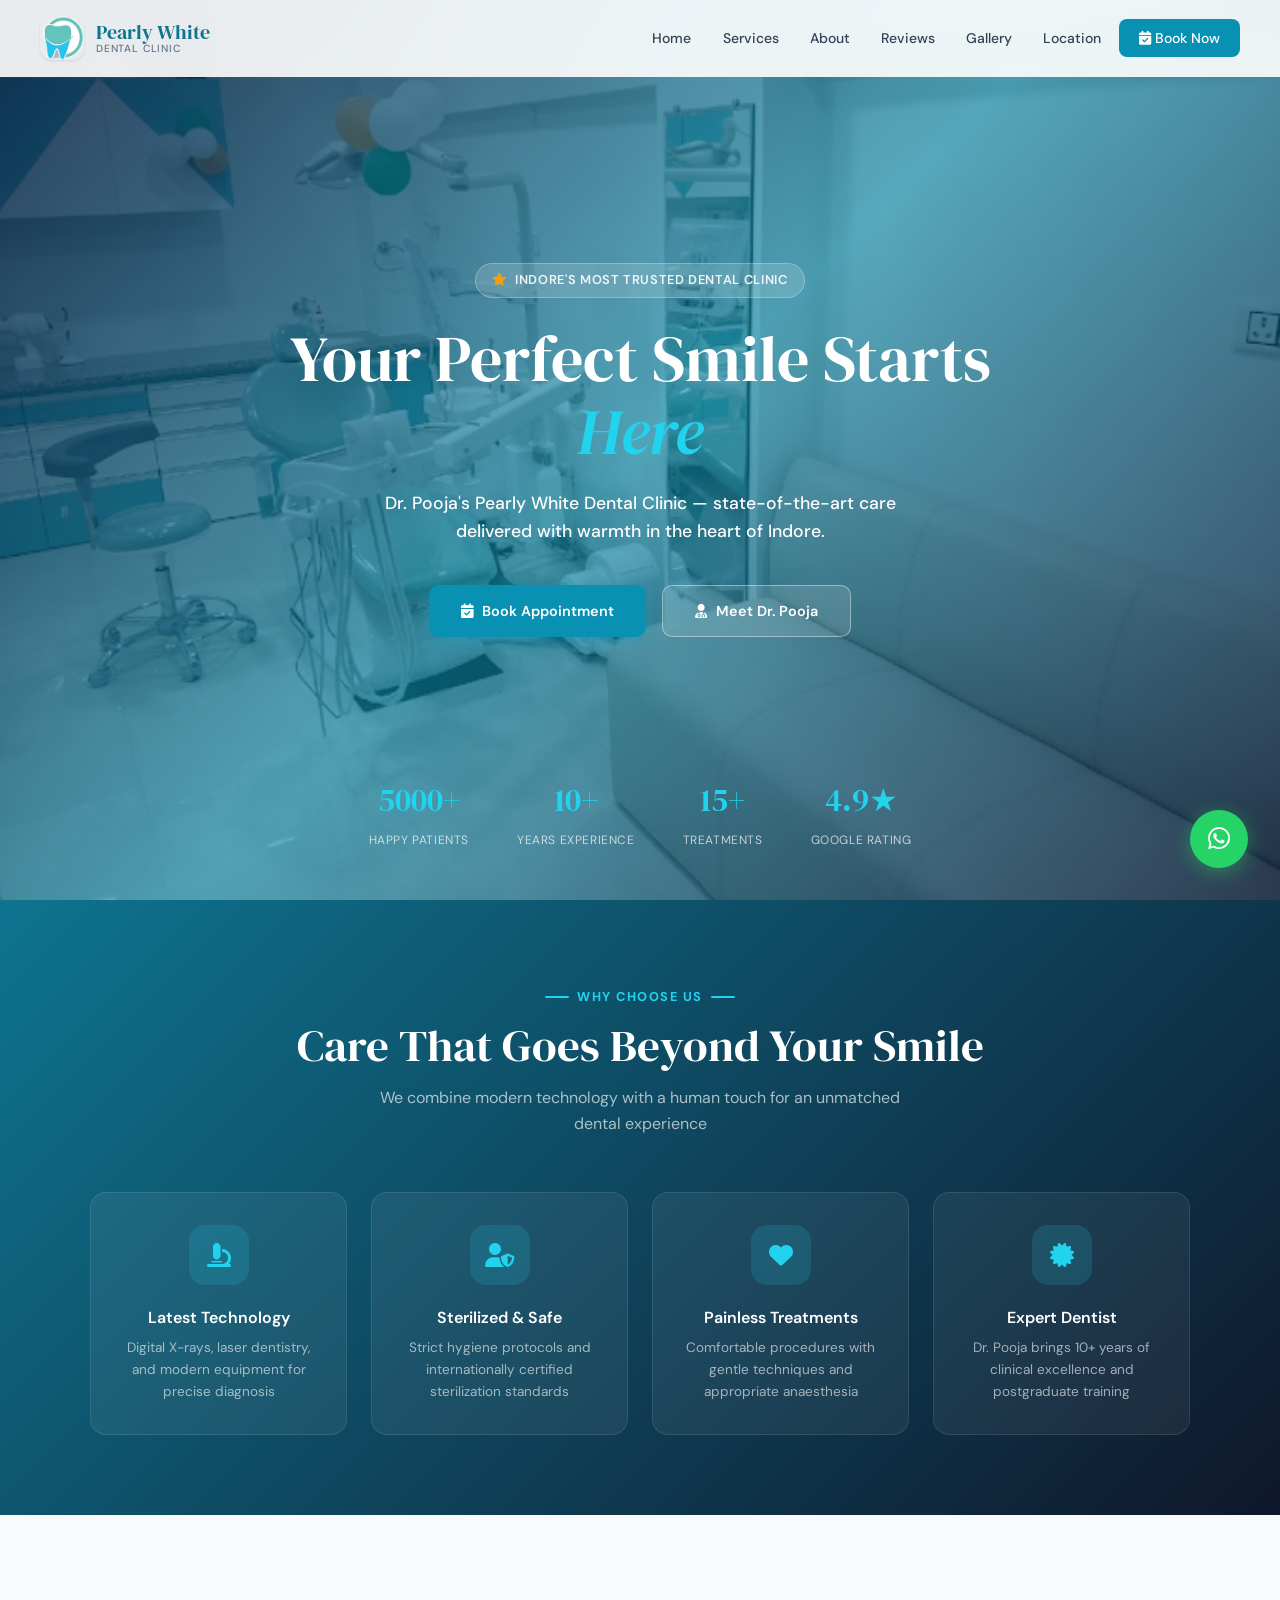
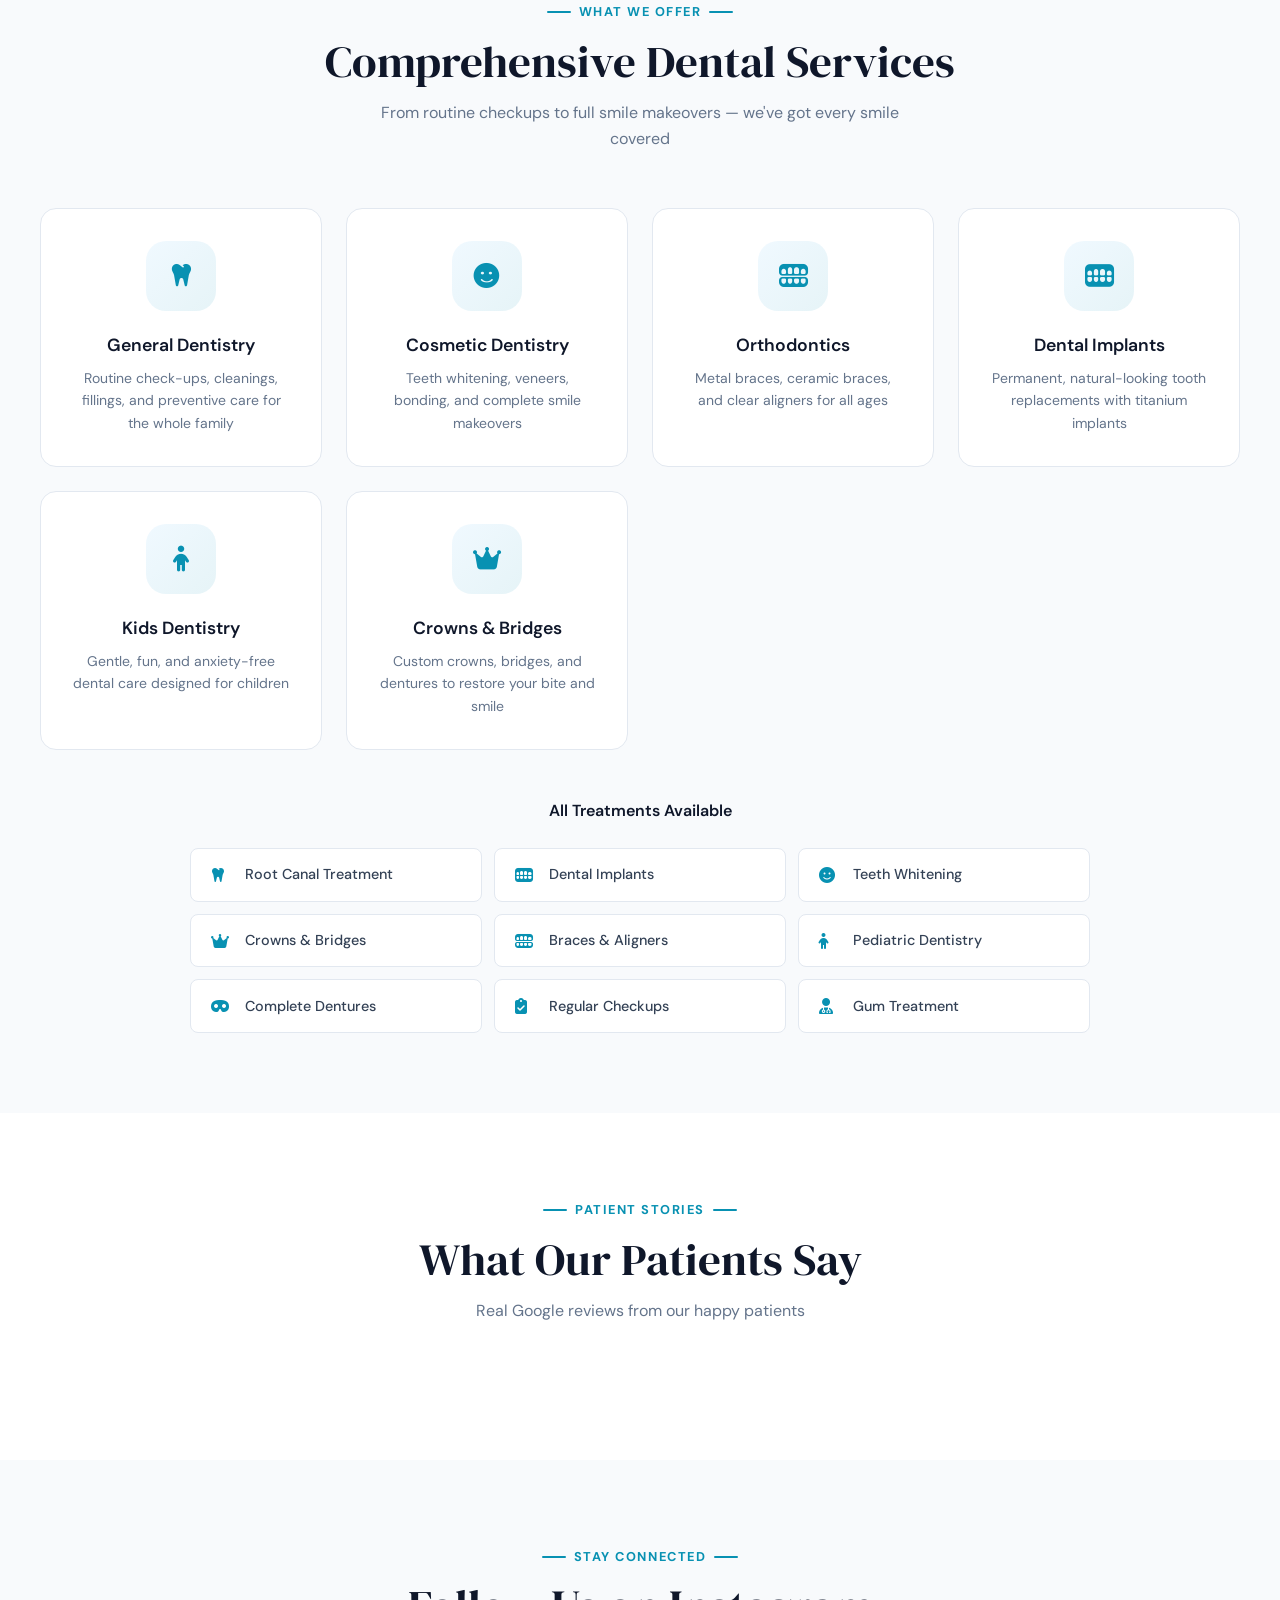
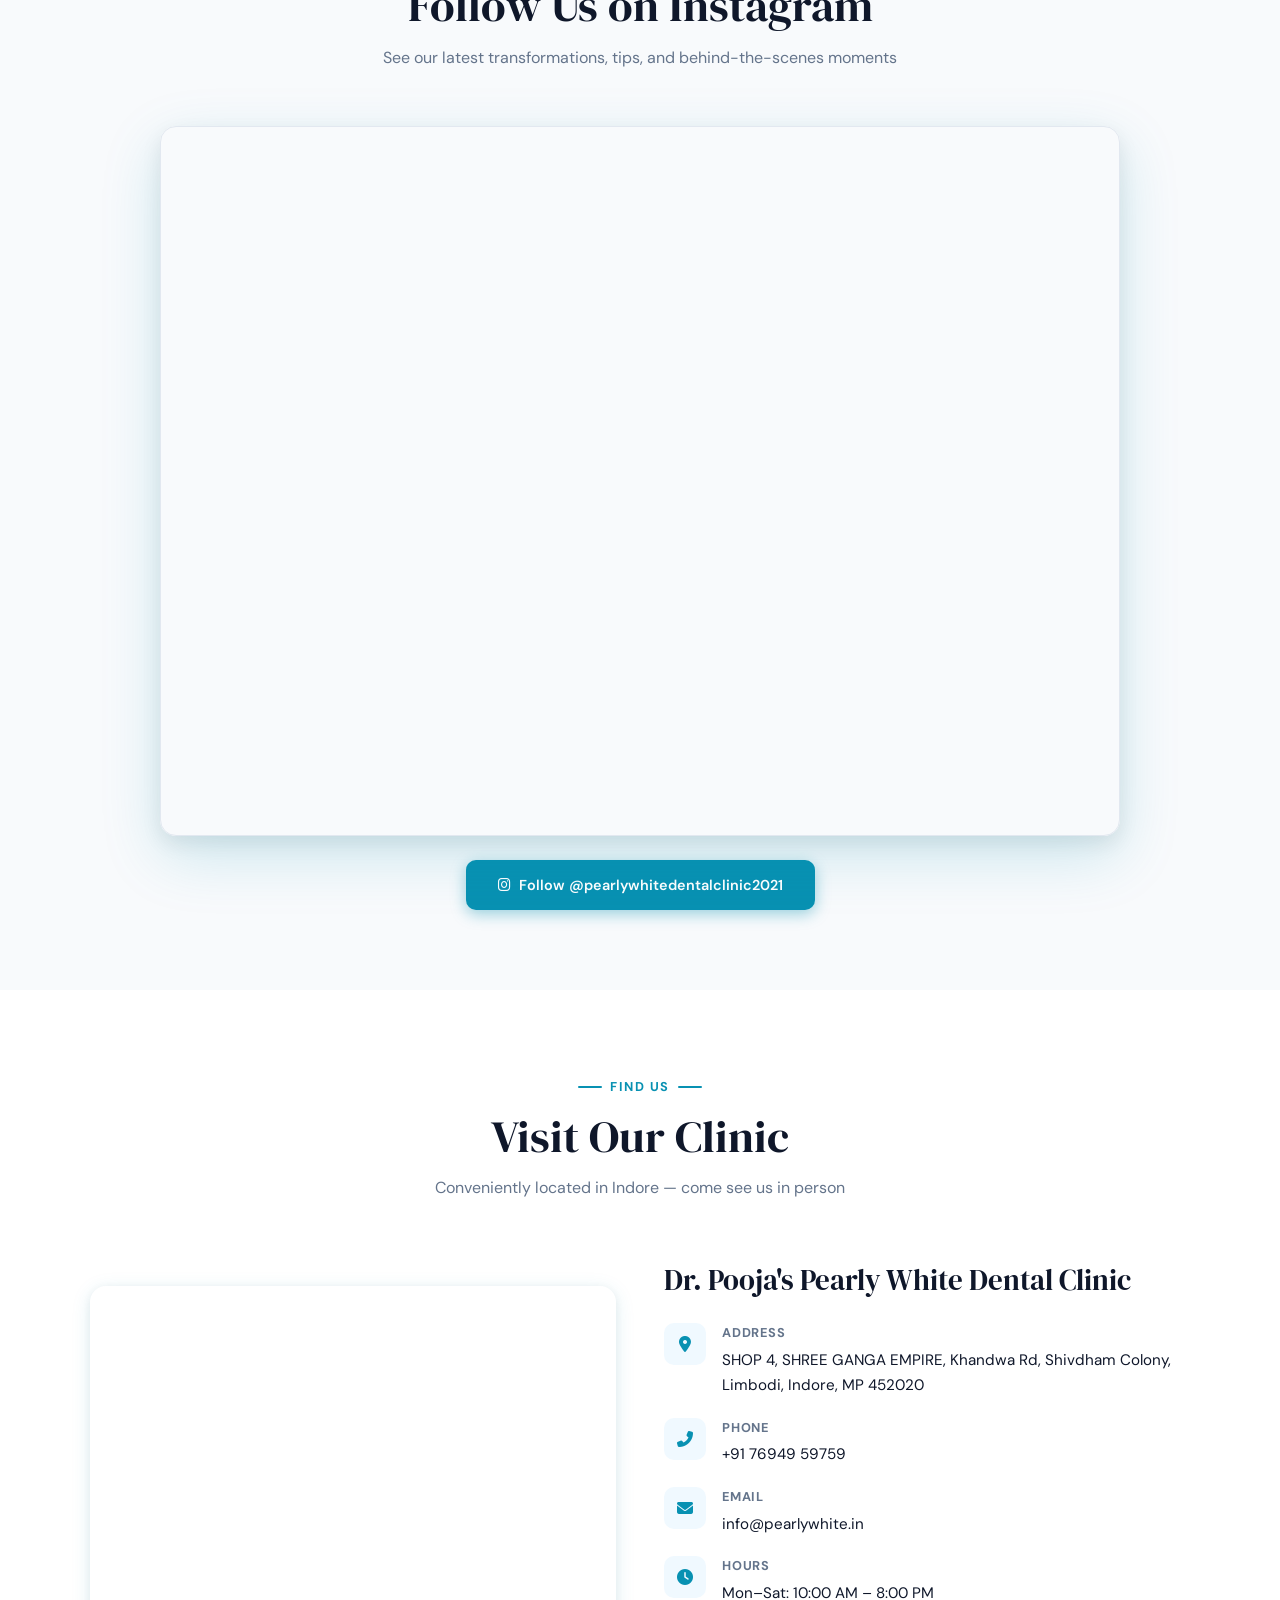
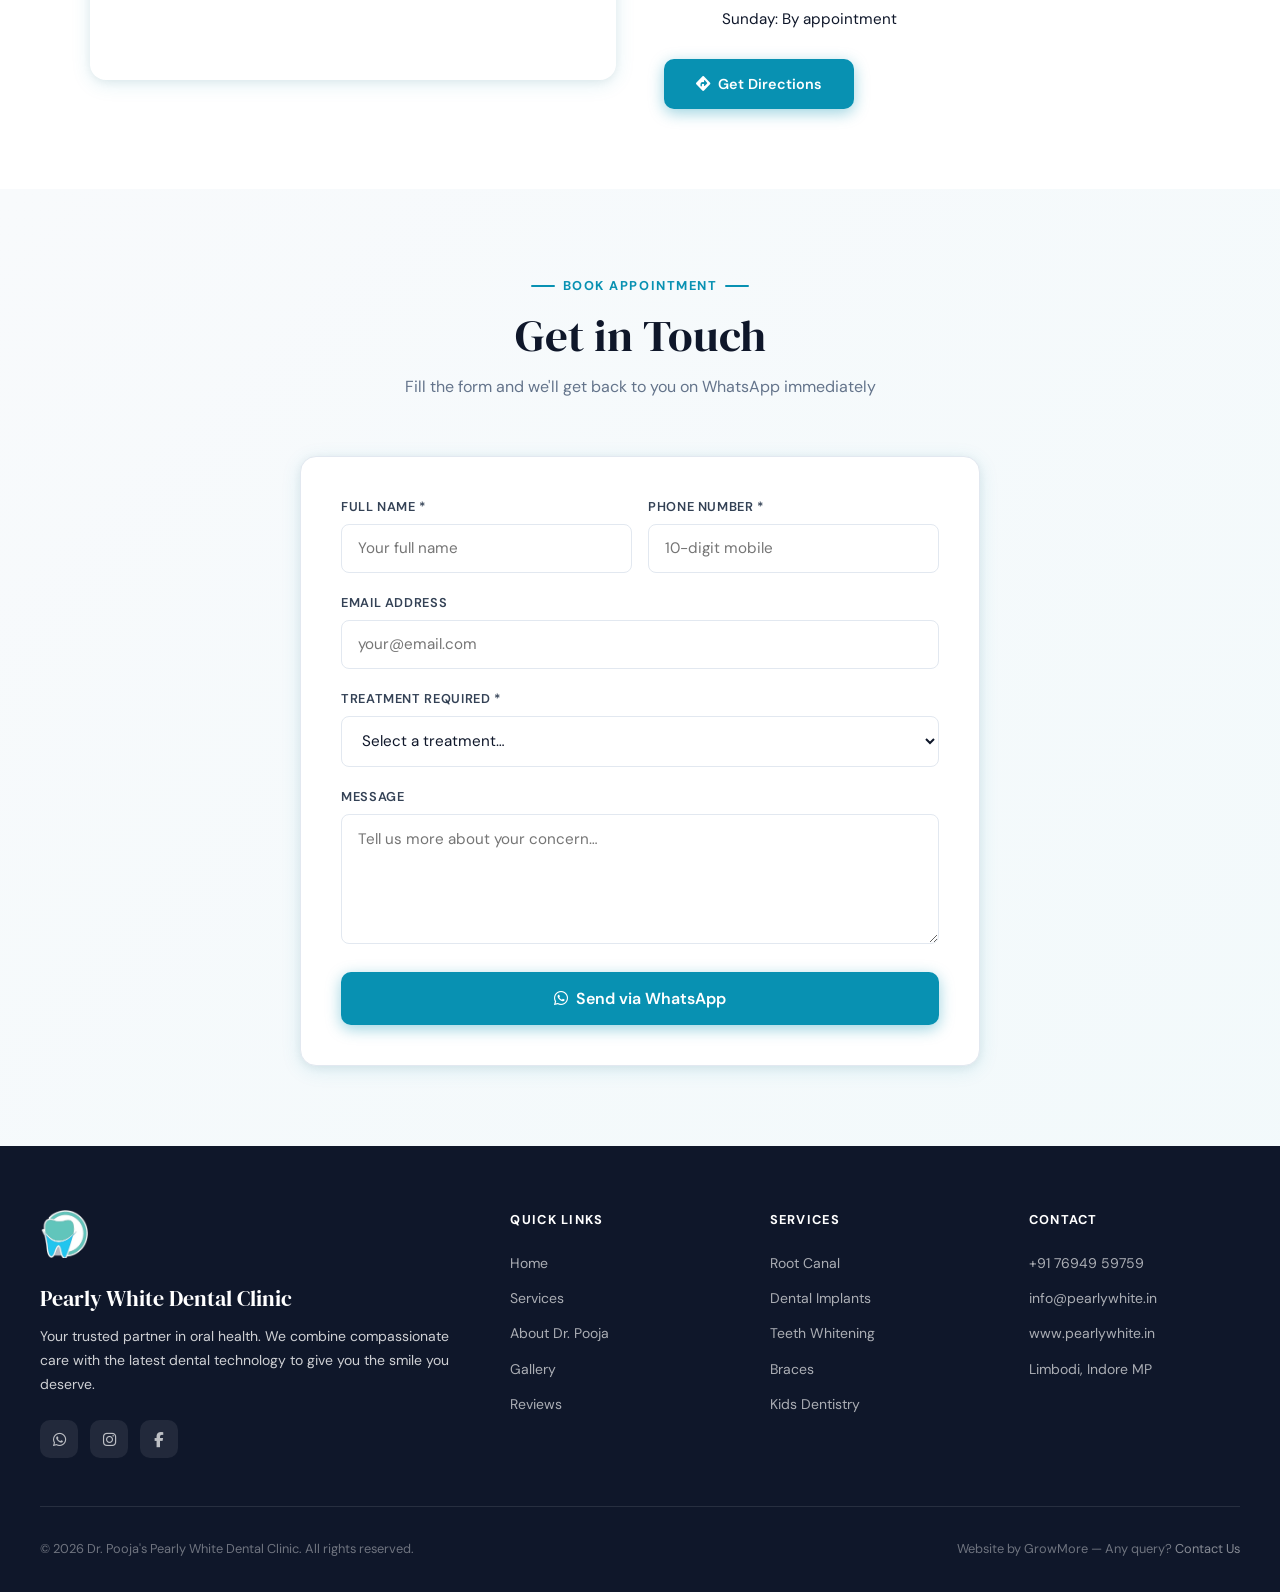
==== index.html @ a0e9e2d8 "Update index.html" ====
<!DOCTYPE html>
<html lang="en">
<head>
  <meta charset="UTF-8">
  <meta name="viewport" content="width=device-width, initial-scale=1.0">
  <title>Dr. Pooja's Pearly White Dental Clinic — Best Dentist in Indore</title>
  <link rel="icon" type="image/x-icon" href="logo.png">
  <meta name="description" content="Dr. Pooja's Pearly White Dental Clinic — Indore's most trusted dental care. Implants, braces, whitening, RCT, cosmetic dentistry & more.">
  <meta property="og:image" content="https://pearlywhite.in/logo.png">
  <meta property="og:type" content="website">
  <meta name="theme-color" content="#0891b2">
  <link rel="stylesheet" href="style.css">
  <link rel="stylesheet" href="https://cdnjs.cloudflare.com/ajax/libs/font-awesome/6.4.0/css/all.min.css">
  <style>
    /* Page-specific extras */
    .why-us { background: linear-gradient(135deg, var(--primary-dark) 0%, #0f172a 100%); color: white; }
    .why-us .section-title h2 { color: white; }
    .why-us .section-title p { color: rgba(255,255,255,0.65); }
    .why-us .section-label { color: var(--primary-light); }
    .why-us .section-label::before,
    .why-us .section-label::after { background: var(--primary-light); }
    .why-grid {
      display: grid;
      grid-template-columns: repeat(auto-fit, minmax(220px, 1fr));
      gap: 1.5rem;
      max-width: 1100px;
      margin: 0 auto;
    }
    .why-card {
      background: rgba(255,255,255,0.06);
      border: 1px solid rgba(255,255,255,0.1);
      border-radius: var(--radius);
      padding: 2rem 1.5rem;
      text-align: center;
      transition: var(--transition);
    }
    .why-card:hover {
      background: rgba(255,255,255,0.1);
      transform: translateY(-5px);
    }
    .why-card-icon {
      width: 60px; height: 60px;
      border-radius: 16px;
      background: rgba(34,211,238,0.15);
      display: flex; align-items: center; justify-content: center;
      margin: 0 auto 1.25rem;
      font-size: 1.5rem;
      color: var(--primary-light);
    }
    .why-card h3 { font-size: 1rem; font-weight: 600; margin-bottom: 0.4rem; color: white; }
    .why-card p { font-size: 0.85rem; color: rgba(255,255,255,0.6); line-height: 1.6; }

    /* Treatments banner */
    .treatments-banner {
      background: var(--accent);
      border-radius: var(--radius);
      padding: 2.5rem;
      max-width: 900px;
      margin: 3rem auto 0;
      display: flex;
      align-items: center;
      gap: 2rem;
      flex-wrap: wrap;
    }
    .treatments-banner i { font-size: 2.5rem; color: var(--primary); }
    .treatments-banner h3 { font-size: 1.1rem; font-weight: 600; margin-bottom: 0.25rem; }
    .treatments-banner p { font-size: 0.875rem; color: var(--muted); }

    /* Google reviews badge */
    .google-badge {
      display: inline-flex;
      align-items: center;
      gap: 0.75rem;
      background: var(--white);
      border: 1px solid var(--border);
      border-radius: 12px;
      padding: 0.75rem 1.5rem;
      box-shadow: var(--shadow-sm);
      margin-top: 2rem;
    }
    .google-badge img { width: 24px; }
    .google-badge .g-stars { color: var(--gold); font-size: 0.875rem; }
    .google-badge .g-text { font-size: 0.875rem; color: var(--muted); }
    .google-badge strong { color: var(--dark); }
  </style>
</head>
<body>

<!-- NAVBAR -->
<nav class="navbar">
  <a href="index.html" class="navbar-brand">
    <img src="logo.png" alt="Pearly White Dental Clinic" class="brand-logo">
    <div class="brand-text">
      <span class="brand-name">Pearly White</span>
      <span class="brand-sub">Dental Clinic</span>
    </div>
  </a>
  <button class="menu-toggle" aria-label="Toggle menu">
    <i class="fas fa-bars"></i>
  </button>
  <ul class="nav-links">
    <li><a href="#home">Home</a></li>
    <li><a href="#services">Services</a></li>
    <li><a href="about.html">About</a></li>
    <li><a href="#testimonials">Reviews</a></li>
    <li><a href="gallery.html">Gallery</a></li>
    <li><a href="#location">Location</a></li>
    <li class="nav-cta"><a href="#contact"><i class="fas fa-calendar-check"></i> Book Now</a></li>
  </ul>
</nav>

<!-- WHATSAPP FLOAT -->
<a href="https://wa.me/917694959759" target="_blank" class="whatsapp-float" aria-label="Chat on WhatsApp">
  <i class="fab fa-whatsapp"></i>
</a>

<!-- HERO -->
<section class="hero" id="home">
  <div class="hero-bg"></div>
  <div class="hero-overlay"></div>
  <div class="hero-content">
    <div class="hero-badge"><i class="fas fa-star"></i> Indore's Most Trusted Dental Clinic</div>
    <h1>Your Perfect Smile Starts <span>Here</span></h1>
    <p>Dr. Pooja's Pearly White Dental Clinic — state-of-the-art care delivered with warmth in the heart of Indore.</p>
    <div class="hero-actions">
      <a href="#contact" class="btn btn-primary"><i class="fas fa-calendar-check"></i> Book Appointment</a>
      <a href="about.html" class="btn btn-outline"><i class="fas fa-user-md"></i> Meet Dr. Pooja</a>
    </div>
  </div>
  <div class="hero-stats">
    <div class="stat-item">
      <span class="stat-num">5000+</span>
      <span class="stat-label">Happy Patients</span>
    </div>
    <div class="stat-item">
      <span class="stat-num">10+</span>
      <span class="stat-label">Years Experience</span>
    </div>
    <div class="stat-item">
      <span class="stat-num">15+</span>
      <span class="stat-label">Treatments</span>
    </div>
    <div class="stat-item">
      <span class="stat-num">4.9★</span>
      <span class="stat-label">Google Rating</span>
    </div>
  </div>
</section>

<!-- WHY US -->
<section class="why-us">
  <div class="section-title reveal">
    <div class="section-label"><span>Why Choose Us</span></div>
    <h2>Care That Goes Beyond Your Smile</h2>
    <p>We combine modern technology with a human touch for an unmatched dental experience</p>
  </div>
  <div class="why-grid">
    <div class="why-card reveal reveal-delay-1">
      <div class="why-card-icon"><i class="fas fa-microscope"></i></div>
      <h3>Latest Technology</h3>
      <p>Digital X-rays, laser dentistry, and modern equipment for precise diagnosis</p>
    </div>
    <div class="why-card reveal reveal-delay-2">
      <div class="why-card-icon"><i class="fas fa-user-shield"></i></div>
      <h3>Sterilized & Safe</h3>
      <p>Strict hygiene protocols and internationally certified sterilization standards</p>
    </div>
    <div class="why-card reveal reveal-delay-3">
      <div class="why-card-icon"><i class="fas fa-heart"></i></div>
      <h3>Painless Treatments</h3>
      <p>Comfortable procedures with gentle techniques and appropriate anaesthesia</p>
    </div>
    <div class="why-card reveal reveal-delay-4">
      <div class="why-card-icon"><i class="fas fa-certificate"></i></div>
      <h3>Expert Dentist</h3>
      <p>Dr. Pooja brings 10+ years of clinical excellence and postgraduate training</p>
    </div>
  </div>
</section>

<!-- SERVICES -->
<section class="services" id="services">
  <div class="section-title reveal">
    <div class="section-label"><span>What We Offer</span></div>
    <h2>Comprehensive Dental Services</h2>
    <p>From routine checkups to full smile makeovers — we've got every smile covered</p>
  </div>

  <div class="services-grid">
    <div class="service-card reveal reveal-delay-1">
      <div class="service-icon-wrap"><i class="fas fa-tooth"></i></div>
      <h3>General Dentistry</h3>
      <p>Routine check-ups, cleanings, fillings, and preventive care for the whole family</p>
    </div>
    <div class="service-card reveal reveal-delay-2">
      <div class="service-icon-wrap"><i class="fas fa-smile"></i></div>
      <h3>Cosmetic Dentistry</h3>
      <p>Teeth whitening, veneers, bonding, and complete smile makeovers</p>
    </div>
    <div class="service-card reveal reveal-delay-3">
      <div class="service-icon-wrap"><i class="fas fa-teeth-open"></i></div>
      <h3>Orthodontics</h3>
      <p>Metal braces, ceramic braces, and clear aligners for all ages</p>
    </div>
    <div class="service-card reveal reveal-delay-1">
      <div class="service-icon-wrap"><i class="fas fa-teeth"></i></div>
      <h3>Dental Implants</h3>
      <p>Permanent, natural-looking tooth replacements with titanium implants</p>
    </div>
    <div class="service-card reveal reveal-delay-2">
      <div class="service-icon-wrap"><i class="fas fa-child"></i></div>
      <h3>Kids Dentistry</h3>
      <p>Gentle, fun, and anxiety-free dental care designed for children</p>
    </div>
    <div class="service-card reveal reveal-delay-3">
      <div class="service-icon-wrap"><i class="fas fa-crown"></i></div>
      <h3>Crowns & Bridges</h3>
      <p>Custom crowns, bridges, and dentures to restore your bite and smile</p>
    </div>
  </div>

  <div class="services-list-wrap reveal">
    <div class="section-title" style="margin-bottom:1.5rem;">
      <p style="font-weight:600; color:var(--dark);">All Treatments Available</p>
    </div>
    <ul class="services-list-grid">
      <li><i class="fas fa-tooth"></i> Root Canal Treatment</li>
      <li><i class="fas fa-teeth"></i> Dental Implants</li>
      <li><i class="fas fa-smile"></i> Teeth Whitening</li>
      <li><i class="fas fa-crown"></i> Crowns &amp; Bridges</li>
      <li><i class="fas fa-teeth-open"></i> Braces &amp; Aligners</li>
      <li><i class="fas fa-child"></i> Pediatric Dentistry</li>
      <li><i class="fas fa-mask"></i> Complete Dentures</li>
      <li><i class="fas fa-clipboard-check"></i> Regular Checkups</li>
      <li><i class="fas fa-user-md"></i> Gum Treatment</li>
    </ul>
  </div>
</section>

<!-- TESTIMONIALS -->
<section class="testimonials" id="testimonials">
  <div class="section-title reveal">
    <div class="section-label"><span>Patient Stories</span></div>
    <h2>What Our Patients Say</h2>
    <p>Real Google reviews from our happy patients</p>
  </div>

  <!-- Elfsight Google Reviews Widget -->
  <div class="testimonials-container reveal" style="max-width:1100px; margin:0 auto;">
    <script src="https://elfsightcdn.com/platform.js" async></script>
    <div class="elfsight-app-c1e8204c-066c-4842-9b86-82fefaa7b642" data-elfsight-app-lazy></div>
  </div>
</section>

<!-- SOCIAL FEED -->
<section class="social-feed" id="social">
  <div class="section-title reveal">
    <div class="section-label"><span>Stay Connected</span></div>
    <h2>Follow Us on Instagram</h2>
    <p>See our latest transformations, tips, and behind-the-scenes moments</p>
  </div>
  <div class="instagram-wrapper reveal">
    <iframe
      src="https://www.instagram.com/pearlywhitedentalclinic2021/embed"
      width="100%" height="700" frameborder="0"
      scrolling="no" allowtransparency="true" loading="lazy">
    </iframe>
  </div>
  <div style="text-align:center; margin-top:1.5rem;">
    <a href="https://www.instagram.com/pearlywhitedentalclinic2021/" target="_blank" class="btn btn-primary" style="display:inline-flex;">
      <i class="fab fa-instagram"></i> Follow @pearlywhitedentalclinic2021
    </a>
  </div>
</section>

<!-- LOCATION -->
<section class="location" id="location">
  <div class="section-title reveal">
    <div class="section-label"><span>Find Us</span></div>
    <h2>Visit Our Clinic</h2>
    <p>Conveniently located in Indore — come see us in person</p>
  </div>
  <div class="location-inner">
    <div class="location-map reveal">
      <iframe
        src="https://www.google.com/maps/embed?pb=!1m18!1m12!1m3!1d3680.3281352401405!2d75.89066281744384!3d22.723969085105883!2m3!1f0!2f0!3f0!3m2!1i1024!2i768!4f13.1!3m3!1m2!1s0x3962fd0b7bdd0b6b%3A0x88b474fce06c8835!2sDr.%20Pooja%27s%20Pearly%20White%20Dental%20Clinic!5e0!3m2!1sen!2sin!4v1656789012345!5m2!1sen!2sin"
        allowfullscreen="" loading="lazy" referrerpolicy="no-referrer-when-downgrade">
      </iframe>
    </div>
    <div class="location-details reveal reveal-delay-2">
      <h3>Dr. Pooja's Pearly White Dental Clinic</h3>

      <div class="location-info-item">
        <div class="loc-icon"><i class="fas fa-map-marker-alt"></i></div>
        <div class="loc-text">
          <strong>Address</strong>
          <span>SHOP 4, SHREE GANGA EMPIRE, Khandwa Rd, Shivdham Colony, Limbodi, Indore, MP 452020</span>
        </div>
      </div>

      <div class="location-info-item">
        <div class="loc-icon"><i class="fas fa-phone-alt"></i></div>
        <div class="loc-text">
          <strong>Phone</strong>
          <a href="tel:+917694959759">+91 76949 59759</a>
        </div>
      </div>

      <div class="location-info-item">
        <div class="loc-icon"><i class="fas fa-envelope"></i></div>
        <div class="loc-text">
          <strong>Email</strong>
          <a href="mailto:info@pearlywhite.in">info@pearlywhite.in</a>
        </div>
      </div>

      <div class="location-info-item">
        <div class="loc-icon"><i class="fas fa-clock"></i></div>
        <div class="loc-text">
          <strong>Hours</strong>
          <span>Mon–Sat: 10:00 AM – 8:00 PM<br>Sunday: By appointment</span>
        </div>
      </div>

      <a href="https://g.co/kgs/pdY1FhG" target="_blank" class="btn btn-primary" style="margin-top:0.5rem;">
        <i class="fas fa-directions"></i> Get Directions
      </a>
    </div>
  </div>
</section>

<!-- CONTACT -->
<section class="contact-section" id="contact">
  <div class="section-title reveal">
    <div class="section-label"><span>Book Appointment</span></div>
    <h2>Get in Touch</h2>
    <p>Fill the form and we'll get back to you on WhatsApp immediately</p>
  </div>
  <div class="contact-inner reveal">
    <div class="contact-card">
      <form id="inquiryForm" onsubmit="return handleSubmit(event)" novalidate>
        <div class="form-row">
          <div class="form-group">
            <label for="name">Full Name *</label>
            <input type="text" id="name" name="name" placeholder="Your full name" required>
          </div>
          <div class="form-group">
            <label for="phone">Phone Number *</label>
            <input type="tel" id="phone" name="phone" placeholder="10-digit mobile" required maxlength="10">
          </div>
        </div>
        <div class="form-group">
          <label for="email">Email Address</label>
          <input type="email" id="email" name="email" placeholder="your@email.com">
        </div>
        <div class="form-group">
          <label for="service">Treatment Required *</label>
          <select id="service" name="service" required>
            <option value="">Select a treatment…</option>
            <option>General Checkup</option>
            <option>Root Canal Treatment</option>
            <option>Dental Implants</option>
            <option>Teeth Whitening</option>
            <option>Braces / Aligners</option>
            <option>Dental Crowns &amp; Bridges</option>
            <option>Kids Dentistry</option>
            <option>Complete Dentures</option>
            <option>Other</option>
          </select>
        </div>
        <div class="form-group">
          <label for="message">Message</label>
          <textarea id="message" name="message" placeholder="Tell us more about your concern…"></textarea>
        </div>
        <button type="submit" class="btn btn-primary" style="width:100%; justify-content:center; font-size:1rem; padding:1rem;">
          <i class="fab fa-whatsapp"></i> Send via WhatsApp
        </button>
      </form>
    </div>
  </div>
</section>

<!-- FOOTER -->
<footer>
  <div class="footer-inner">
    <div class="footer-brand">
      <img src="logo.png" alt="Pearly White">
      <h3>Pearly White Dental Clinic</h3>
      <p>Your trusted partner in oral health. We combine compassionate care with the latest dental technology to give you the smile you deserve.</p>
      <div class="footer-social">
        <a href="https://wa.me/917694959759" target="_blank" aria-label="WhatsApp"><i class="fab fa-whatsapp"></i></a>
        <a href="https://www.instagram.com/pearlywhitedentalclinic2021/" target="_blank" aria-label="Instagram"><i class="fab fa-instagram"></i></a>
        <a href="https://www.facebook.com" target="_blank" aria-label="Facebook"><i class="fab fa-facebook-f"></i></a>
      </div>
    </div>
    <div class="footer-col">
      <h4>Quick Links</h4>
      <ul>
        <li><a href="#home">Home</a></li>
        <li><a href="#services">Services</a></li>
        <li><a href="about.html">About Dr. Pooja</a></li>
        <li><a href="gallery.html">Gallery</a></li>
        <li><a href="#testimonials">Reviews</a></li>
      </ul>
    </div>
    <div class="footer-col">
      <h4>Services</h4>
      <ul>
        <li><a href="#services">Root Canal</a></li>
        <li><a href="#services">Dental Implants</a></li>
        <li><a href="#services">Teeth Whitening</a></li>
        <li><a href="#services">Braces</a></li>
        <li><a href="#services">Kids Dentistry</a></li>
      </ul>
    </div>
    <div class="footer-col">
      <h4>Contact</h4>
      <ul>
        <li><a href="tel:+917694959759">+91 76949 59759</a></li>
        <li><a href="mailto:info@pearlywhite.in">info@pearlywhite.in</a></li>
        <li><a href="https://www.pearlywhite.in">www.pearlywhite.in</a></li>
        <li><a href="#location">Limbodi, Indore MP</a></li>
      </ul>
    </div>
  </div>
  <div class="footer-bottom">
    <span>© 2026 Dr. Pooja's Pearly White Dental Clinic. All rights reserved.</span>
    <span>Website by GrowMore — Any query? <a href="https://wa.me/919098350633" target="_blank">Contact Us</a></span>
  </div>
</footer>

<script src="main.js"></script>
</body>
</html>
---- style.css ----
/* =============================================
   PEARLY WHITE DENTAL CLINIC — Premium UI
   ============================================= */

@import url('https://fonts.googleapis.com/css2?family=DM+Serif+Display:ital@0;1&family=DM+Sans:wght@300;400;500;600;700&display=swap');

:root {
  --primary: #0891b2;
  --primary-light: #22d3ee;
  --primary-dark: #0e7490;
  --accent: #f0f9ff;
  --gold: #f59e0b;
  --dark: #0f172a;
  --mid: #334155;
  --muted: #64748b;
  --light: #f8fafc;
  --white: #ffffff;
  --border: #e2e8f0;
  --shadow-sm: 0 1px 3px rgba(0,0,0,0.08), 0 1px 2px rgba(0,0,0,0.04);
  --shadow-md: 0 4px 20px rgba(8,145,178,0.12), 0 2px 8px rgba(0,0,0,0.06);
  --shadow-lg: 0 20px 60px rgba(8,145,178,0.18), 0 8px 20px rgba(0,0,0,0.08);
  --radius: 16px;
  --radius-sm: 8px;
  --transition: 0.35s cubic-bezier(0.4, 0, 0.2, 1);
}

*, *::before, *::after {
  margin: 0;
  padding: 0;
  box-sizing: border-box;
}

html {
  scroll-behavior: smooth;
  font-size: 16px;
}

body {
  font-family: 'DM Sans', sans-serif;
  color: var(--dark);
  background: var(--white);
  overflow-x: hidden;
  line-height: 1.6;
}

/* ── SCROLLBAR ── */
::-webkit-scrollbar { width: 6px; }
::-webkit-scrollbar-track { background: var(--light); }
::-webkit-scrollbar-thumb { background: var(--primary); border-radius: 3px; }

/* ── NAVBAR ── */
.navbar {
  position: fixed;
  top: 0; left: 0; right: 0;
  z-index: 1000;
  padding: 1rem 2.5rem;
  display: flex;
  align-items: center;
  justify-content: space-between;
  background: rgba(255,255,255,0.9);
  backdrop-filter: blur(20px);
  -webkit-backdrop-filter: blur(20px);
  border-bottom: 1px solid transparent;
  transition: var(--transition);
}

.navbar.scrolled {
  border-bottom-color: var(--border);
  box-shadow: 0 4px 30px rgba(0,0,0,0.08);
}

.navbar-brand {
  display: flex;
  align-items: center;
  gap: 0.75rem;
  text-decoration: none;
}

.brand-logo {
  width: 44px;
  height: 44px;
  border-radius: 12px;
  object-fit: contain;
  box-shadow: var(--shadow-sm);
}

.brand-text {
  display: flex;
  flex-direction: column;
  line-height: 1.1;
}

.brand-name {
  font-family: 'DM Serif Display', serif;
  font-size: 1.25rem;
  color: var(--primary-dark);
  font-weight: 400;
}

.brand-sub {
  font-size: 0.65rem;
  color: var(--muted);
  font-weight: 500;
  letter-spacing: 0.08em;
  text-transform: uppercase;
}

.nav-links {
  display: flex;
  gap: 0.25rem;
  list-style: none;
  align-items: center;
}

.nav-links a {
  display: block;
  padding: 0.5rem 0.85rem;
  color: var(--mid);
  text-decoration: none;
  font-size: 0.875rem;
  font-weight: 500;
  border-radius: 8px;
  transition: var(--transition);
  position: relative;
}

.nav-links a:hover {
  color: var(--primary);
  background: var(--accent);
}

.nav-links .nav-cta a {
  background: var(--primary);
  color: white;
  padding: 0.5rem 1.25rem;
}

.nav-links .nav-cta a:hover {
  background: var(--primary-dark);
  color: white;
}

.menu-toggle {
  display: none;
  cursor: pointer;
  width: 40px;
  height: 40px;
  border-radius: 10px;
  background: var(--accent);
  align-items: center;
  justify-content: center;
  color: var(--primary-dark);
  font-size: 1.1rem;
  border: none;
  outline: none;
}

/* ── WHATSAPP FLOAT ── */
.whatsapp-float {
  position: fixed;
  bottom: 32px;
  right: 32px;
  background: #25d366;
  color: white;
  width: 58px;
  height: 58px;
  border-radius: 50%;
  font-size: 1.6rem;
  z-index: 999;
  display: flex;
  align-items: center;
  justify-content: center;
  text-decoration: none;
  box-shadow: 0 4px 20px rgba(37,211,102,0.45);
  animation: wa-pulse 2.5s infinite;
  transition: transform var(--transition);
}

.whatsapp-float:hover {
  transform: scale(1.1);
}

@keyframes wa-pulse {
  0%, 100% { box-shadow: 0 4px 20px rgba(37,211,102,0.45); }
  50% { box-shadow: 0 4px 30px rgba(37,211,102,0.7), 0 0 0 12px rgba(37,211,102,0.1); }
}

/* ── HERO ── */
.hero {
  position: relative;
  min-height: 100vh;
  display: flex;
  align-items: center;
  justify-content: center;
  overflow: hidden;
  padding-top: 80px;
}

.hero-bg {
  position: absolute;
  inset: 0;
  background-image: url('banner.jpg');
  background-size: cover;
  background-position: center;
  transform: scale(1.05);
  transition: transform 8s ease;
}

.hero-bg.loaded {
  transform: scale(1);
}

.hero-overlay {
  position: absolute;
  inset: 0;
  background: linear-gradient(
    135deg,
    rgba(8,30,63,0.85) 0%,
    rgba(8,145,178,0.6) 50%,
    rgba(8,30,63,0.75) 100%
  );
}

.hero-content {
  position: relative;
  z-index: 2;
  text-align: center;
  color: white;
  max-width: 800px;
  padding: 2rem;
  animation: hero-in 1s ease forwards;
}

@keyframes hero-in {
  from { opacity: 0; transform: translateY(30px); }
  to { opacity: 1; transform: translateY(0); }
}

.hero-badge {
  display: inline-flex;
  align-items: center;
  gap: 0.5rem;
  background: rgba(255,255,255,0.15);
  backdrop-filter: blur(10px);
  border: 1px solid rgba(255,255,255,0.25);
  padding: 0.4rem 1rem;
  border-radius: 100px;
  font-size: 0.8rem;
  font-weight: 600;
  letter-spacing: 0.05em;
  text-transform: uppercase;
  margin-bottom: 1.5rem;
  color: rgba(255,255,255,0.9);
}

.hero-badge i { color: var(--gold); }

.hero-content h1 {
  font-family: 'DM Serif Display', serif;
  font-size: clamp(2.2rem, 5vw, 4rem);
  line-height: 1.15;
  margin-bottom: 1.25rem;
  font-weight: 400;
}

.hero-content h1 span {
  color: var(--primary-light);
  font-style: italic;
}

/* .hero-content p {
  font-size: 1.1rem;
  color: rgba(255,255,255,0.82);
  margin-bottom: 2.5rem;
  max-width: 560px;
  margin-left: auto;
  margin-right: auto;
} */
.hero-content p {
  font-size: 1.1rem;
  font-weight: 500;
  color: rgb(255, 253, 253);
  margin-bottom: 2.5rem;
  max-width: 560px;
  margin-left: auto;
  margin-right: auto;
}
.hero-actions {
  display: flex;
  gap: 1rem;
  justify-content: center;
  flex-wrap: wrap;
}

.hero-stats {
  position: absolute;
  bottom: 3rem;
  left: 50%;
  transform: translateX(-50%);
  display: flex;
  gap: 3rem;
  color: white;
  z-index: 2;
}

.stat-item { text-align: center; }

.stat-num {
  font-family: 'DM Serif Display', serif;
  font-size: 2rem;
  color: var(--primary-light);
  display: block;
}

.stat-label {
  font-size: 0.75rem;
  color: rgba(255,255,255,0.7);
  text-transform: uppercase;
  letter-spacing: 0.05em;
}

/* ── BUTTONS ── */
.btn {
  display: inline-flex;
  align-items: center;
  gap: 0.5rem;
  padding: 0.85rem 2rem;
  border-radius: 10px;
  font-size: 0.9rem;
  font-weight: 600;
  text-decoration: none;
  border: none;
  cursor: pointer;
  transition: var(--transition);
  font-family: 'DM Sans', sans-serif;
}

.btn-primary {
  background: var(--primary);
  color: white;
  box-shadow: 0 4px 15px rgba(8,145,178,0.4);
}

.btn-primary:hover {
  background: var(--primary-dark);
  transform: translateY(-2px);
  box-shadow: 0 8px 25px rgba(8,145,178,0.5);
}

.btn-outline {
  background: rgba(255,255,255,0.12);
  color: white;
  border: 1.5px solid rgba(255,255,255,0.4);
  backdrop-filter: blur(8px);
}

.btn-outline:hover {
  background: rgba(255,255,255,0.22);
  border-color: white;
  transform: translateY(-2px);
}

/* ── SECTIONS ── */
section {
  padding: 5rem 2rem;
}

.section-label {
  display: inline-flex;
  align-items: center;
  gap: 0.5rem;
  color: var(--primary);
  font-size: 0.8rem;
  font-weight: 700;
  letter-spacing: 0.12em;
  text-transform: uppercase;
  margin-bottom: 0.75rem;
}

.section-label::before,
.section-label::after {
  content: '';
  display: block;
  width: 24px;
  height: 2px;
  background: var(--primary);
  border-radius: 2px;
}

.section-title {
  text-align: center;
  margin-bottom: 3.5rem;
}

.section-title h2 {
  font-family: 'DM Serif Display', serif;
  font-size: clamp(1.8rem, 3.5vw, 2.8rem);
  color: var(--dark);
  font-weight: 400;
  line-height: 1.2;
  margin-bottom: 0.75rem;
}

.section-title p {
  color: var(--muted);
  font-size: 1rem;
  max-width: 520px;
  margin: 0 auto;
}

/* ── SERVICES ── */
.services {
  background: var(--light);
}

.services-grid {
  display: grid;
  grid-template-columns: repeat(auto-fit, minmax(260px, 1fr));
  gap: 1.5rem;
  max-width: 1200px;
  margin: 0 auto 3rem;
}

.service-card {
  background: var(--white);
  padding: 2rem;
  border-radius: var(--radius);
  text-align: center;
  border: 1px solid var(--border);
  transition: var(--transition);
  position: relative;
  overflow: hidden;
}

.service-card::before {
  content: '';
  position: absolute;
  top: 0; left: 0; right: 0;
  height: 3px;
  background: linear-gradient(90deg, var(--primary), var(--primary-light));
  transform: scaleX(0);
  transform-origin: left;
  transition: var(--transition);
}

.service-card:hover {
  transform: translateY(-6px);
  box-shadow: var(--shadow-lg);
  border-color: transparent;
}

.service-card:hover::before { transform: scaleX(1); }

.service-icon-wrap {
  width: 70px;
  height: 70px;
  background: linear-gradient(135deg, var(--accent), rgba(8,145,178,0.1));
  border-radius: 20px;
  display: flex;
  align-items: center;
  justify-content: center;
  margin: 0 auto 1.25rem;
  transition: var(--transition);
}

.service-card:hover .service-icon-wrap {
  background: linear-gradient(135deg, var(--primary), var(--primary-light));
}

.service-icon-wrap i {
  font-size: 1.6rem;
  color: var(--primary);
  transition: var(--transition);
}

.service-card:hover .service-icon-wrap i { color: white; }

.service-card h3 {
  font-size: 1.1rem;
  font-weight: 600;
  margin-bottom: 0.5rem;
  color: var(--dark);
}

.service-card p {
  font-size: 0.875rem;
  color: var(--muted);
  line-height: 1.6;
}

/* Services List */
.services-list-wrap {
  max-width: 900px;
  margin: 0 auto;
}

.services-list-grid {
  display: grid;
  grid-template-columns: repeat(auto-fit, minmax(280px, 1fr));
  gap: 0.75rem;
  list-style: none;
}

.services-list-grid li {
  display: flex;
  align-items: center;
  gap: 0.85rem;
  padding: 0.9rem 1.25rem;
  background: var(--white);
  border-radius: var(--radius-sm);
  border: 1px solid var(--border);
  font-size: 0.9rem;
  font-weight: 500;
  color: var(--mid);
  transition: var(--transition);
}

.services-list-grid li:hover {
  border-color: var(--primary);
  color: var(--primary-dark);
  background: var(--accent);
  transform: translateX(4px);
}

.services-list-grid li i {
  color: var(--primary);
  font-size: 1rem;
  width: 20px;
  flex-shrink: 0;
}

/* ── TESTIMONIALS ── */
.testimonials { background: var(--white); }

.testimonials-container {
  max-width: 1100px;
  margin: 0 auto;
}

.testimonial-slider {
  overflow: hidden;
  position: relative;
}

.swiper-slide {
  height: auto;
}

.testimonial-card {
  background: var(--white);
  border: 1px solid var(--border);
  border-radius: var(--radius);
  padding: 2rem;
  height: 100%;
  display: flex;
  flex-direction: column;
  transition: var(--transition);
  position: relative;
}

.testimonial-card:hover {
  box-shadow: var(--shadow-md);
  border-color: rgba(8,145,178,0.2);
  transform: translateY(-4px);
}

.quote-icon {
  font-family: 'DM Serif Display', serif;
  font-size: 4rem;
  line-height: 1;
  color: var(--primary-light);
  opacity: 0.4;
  margin-bottom: 0.5rem;
}

.testimonial-text {
  font-size: 0.95rem;
  color: var(--mid);
  line-height: 1.7;
  flex: 1;
  margin-bottom: 1.5rem;
  font-style: italic;
}

.testimonial-footer {
  display: flex;
  align-items: center;
  gap: 1rem;
}

.testimonial-img {
  width: 52px;
  height: 52px;
  border-radius: 50%;
  object-fit: cover;
  border: 2px solid var(--primary-light);
}

.testimonial-info h4 {
  font-size: 0.95rem;
  font-weight: 600;
  color: var(--dark);
  margin-bottom: 0.1rem;
}

.testimonial-stars {
  color: var(--gold);
  font-size: 0.75rem;
}

.testimonial-verified {
  font-size: 0.7rem;
  color: var(--muted);
  display: flex;
  align-items: center;
  gap: 0.3rem;
}

.testimonial-verified i { color: var(--primary); }

.swiper-pagination-bullet {
  background: var(--border);
  opacity: 1;
}

.swiper-pagination-bullet-active {
  background: var(--primary) !important;
  width: 20px !important;
  border-radius: 4px !important;
}

/* ── SOCIAL FEED ── */
.social-feed {
  background: var(--light);
}

.instagram-wrapper {
  max-width: 960px;
  margin: 0 auto;
  border-radius: var(--radius);
  overflow: hidden;
  box-shadow: var(--shadow-lg);
  border: 1px solid var(--border);
}

/* ── LOCATION ── */
.location { background: var(--white); }

.location-inner {
  max-width: 1100px;
  margin: 0 auto;
  display: grid;
  grid-template-columns: 1fr 1fr;
  gap: 3rem;
  align-items: center;
}

.location-map {
  border-radius: var(--radius);
  overflow: hidden;
  box-shadow: var(--shadow-md);
  aspect-ratio: 4/3;
}

.location-map iframe {
  width: 100%;
  height: 100%;
  border: none;
  display: block;
}

.location-details h3 {
  font-family: 'DM Serif Display', serif;
  font-size: 1.8rem;
  margin-bottom: 1.25rem;
  color: var(--dark);
  font-weight: 400;
}

.location-info-item {
  display: flex;
  gap: 1rem;
  margin-bottom: 1.25rem;
  align-items: flex-start;
}

.loc-icon {
  width: 42px;
  height: 42px;
  background: var(--accent);
  border-radius: 10px;
  display: flex;
  align-items: center;
  justify-content: center;
  color: var(--primary);
  flex-shrink: 0;
  font-size: 1rem;
}

.loc-text strong {
  display: block;
  font-size: 0.8rem;
  text-transform: uppercase;
  letter-spacing: 0.06em;
  color: var(--muted);
  margin-bottom: 0.2rem;
}

.loc-text span, .loc-text a {
  font-size: 0.95rem;
  color: var(--dark);
  text-decoration: none;
}

.loc-text a:hover { color: var(--primary); }

/* ── CONTACT ── */
.contact-section {
  background: linear-gradient(135deg, var(--light) 0%, rgba(8,145,178,0.05) 100%);
}

.contact-inner {
  max-width: 680px;
  margin: 0 auto;
}

.contact-card {
  background: var(--white);
  border-radius: var(--radius);
  padding: 2.5rem;
  box-shadow: var(--shadow-md);
  border: 1px solid var(--border);
}

.form-row {
  display: grid;
  grid-template-columns: 1fr 1fr;
  gap: 1rem;
}

.form-group {
  margin-bottom: 1.25rem;
}

.form-group label {
  display: block;
  font-size: 0.8rem;
  font-weight: 600;
  color: var(--mid);
  margin-bottom: 0.4rem;
  text-transform: uppercase;
  letter-spacing: 0.05em;
}

.form-group input,
.form-group textarea,
.form-group select {
  width: 100%;
  padding: 0.85rem 1rem;
  border: 1.5px solid var(--border);
  border-radius: var(--radius-sm);
  font-size: 0.95rem;
  color: var(--dark);
  background: var(--white);
  font-family: 'DM Sans', sans-serif;
  transition: var(--transition);
  outline: none;
}

.form-group input:focus,
.form-group textarea:focus,
.form-group select:focus {
  border-color: var(--primary);
  box-shadow: 0 0 0 3px rgba(8,145,178,0.1);
}

.form-group textarea {
  height: 130px;
  resize: vertical;
}

/* ── FOOTER ── */
footer {
  background: var(--dark);
  color: rgba(255,255,255,0.8);
  padding: 4rem 2rem 2rem;
}

.footer-inner {
  max-width: 1200px;
  margin: 0 auto;
  display: grid;
  grid-template-columns: 2fr 1fr 1fr 1fr;
  gap: 3rem;
  margin-bottom: 3rem;
}

.footer-brand img {
  width: 48px;
  height: 48px;
  border-radius: 12px;
  margin-bottom: 1rem;
}

.footer-brand h3 {
  font-family: 'DM Serif Display', serif;
  font-size: 1.4rem;
  color: white;
  margin-bottom: 0.5rem;
  font-weight: 400;
}

.footer-brand p {
  font-size: 0.875rem;
  line-height: 1.7;
  margin-bottom: 1.5rem;
}

.footer-social {
  display: flex;
  gap: 0.75rem;
}

.footer-social a {
  width: 38px;
  height: 38px;
  border-radius: 10px;
  background: rgba(255,255,255,0.08);
  display: flex;
  align-items: center;
  justify-content: center;
  color: rgba(255,255,255,0.7);
  text-decoration: none;
  font-size: 0.95rem;
  transition: var(--transition);
}

.footer-social a:hover {
  background: var(--primary);
  color: white;
}

.footer-col h4 {
  font-size: 0.8rem;
  font-weight: 700;
  text-transform: uppercase;
  letter-spacing: 0.1em;
  color: white;
  margin-bottom: 1.25rem;
}

.footer-col ul { list-style: none; }

.footer-col ul li {
  margin-bottom: 0.6rem;
}

.footer-col ul li a {
  color: rgba(255,255,255,0.65);
  text-decoration: none;
  font-size: 0.875rem;
  transition: var(--transition);
}

.footer-col ul li a:hover {
  color: var(--primary-light);
}

.footer-bottom {
  max-width: 1200px;
  margin: 0 auto;
  padding-top: 2rem;
  border-top: 1px solid rgba(255,255,255,0.1);
  display: flex;
  justify-content: space-between;
  align-items: center;
  font-size: 0.8rem;
  color: rgba(255,255,255,0.4);
  flex-wrap: wrap;
  gap: 1rem;
}

.footer-bottom a {
  color: rgba(255,255,255,0.5);
  text-decoration: none;
  transition: var(--transition);
}

.footer-bottom a:hover { color: var(--primary-light); }

/* ── SCROLL ANIMATIONS ── */
.reveal {
  opacity: 0;
  transform: translateY(30px);
  transition: opacity 0.7s ease, transform 0.7s ease;
}

.reveal.visible {
  opacity: 1;
  transform: translateY(0);
}

.reveal-delay-1 { transition-delay: 0.1s; }
.reveal-delay-2 { transition-delay: 0.2s; }
.reveal-delay-3 { transition-delay: 0.3s; }
.reveal-delay-4 { transition-delay: 0.4s; }

/* ── MOBILE ── */
@media (max-width: 992px) {
  .footer-inner {
    grid-template-columns: 1fr 1fr;
  }

  .location-inner {
    grid-template-columns: 1fr;
  }
}

@media (max-width: 768px) {
  .navbar { padding: 1rem 1.25rem; }

  .menu-toggle { display: flex; }

  .nav-links {
    display: none;
    position: absolute;
    top: 100%; left: 0; right: 0;
    background: var(--white);
    flex-direction: column;
    padding: 1rem;
    gap: 0.25rem;
    border-bottom: 1px solid var(--border);
    box-shadow: 0 10px 30px rgba(0,0,0,0.1);
  }

  .nav-links.active { display: flex; }

  .hero-stats {
    gap: 1.5rem;
    bottom: 2rem;
  }

  .stat-num { font-size: 1.5rem; }

  .hero-content h1 { font-size: 2rem; }

  section { padding: 3.5rem 1.25rem; }

  .form-row { grid-template-columns: 1fr; }

  .footer-inner {
    grid-template-columns: 1fr;
    gap: 2rem;
  }

  .footer-bottom {
    flex-direction: column;
    text-align: center;
  }
}

/* ── PAGE HERO (inner pages) ── */
.page-hero {
  padding: 120px 2rem 60px;
  background: linear-gradient(135deg, var(--dark) 0%, var(--primary-dark) 100%);
  text-align: center;
  color: white;
}

.page-hero-badge {
  display: inline-flex;
  align-items: center;
  gap: 0.5rem;
  background: rgba(255,255,255,0.12);
  border: 1px solid rgba(255,255,255,0.2);
  padding: 0.35rem 1rem;
  border-radius: 100px;
  font-size: 0.78rem;
  font-weight: 600;
  text-transform: uppercase;
  letter-spacing: 0.08em;
  margin-bottom: 1rem;
  color: rgba(255,255,255,0.85);
}

.page-hero h1 {
  font-family: 'DM Serif Display', serif;
  font-size: clamp(1.8rem, 4vw, 3rem);
  font-weight: 400;
  margin-bottom: 0.75rem;
}

.page-hero p {
  color: rgba(255,255,255,0.72);
  font-size: 1rem;
  max-width: 480px;
  margin: 0 auto;
}

/* ── BREADCRUMB ── */
.breadcrumb {
  display: flex;
  align-items: center;
  justify-content: center;
  gap: 0.5rem;
  font-size: 0.8rem;
  color: rgba(255,255,255,0.55);
  margin-top: 1rem;
}

.breadcrumb a {
  color: rgba(255,255,255,0.55);
  text-decoration: none;
}

.breadcrumb a:hover { color: var(--primary-light); }

.breadcrumb .sep { opacity: 0.4; }
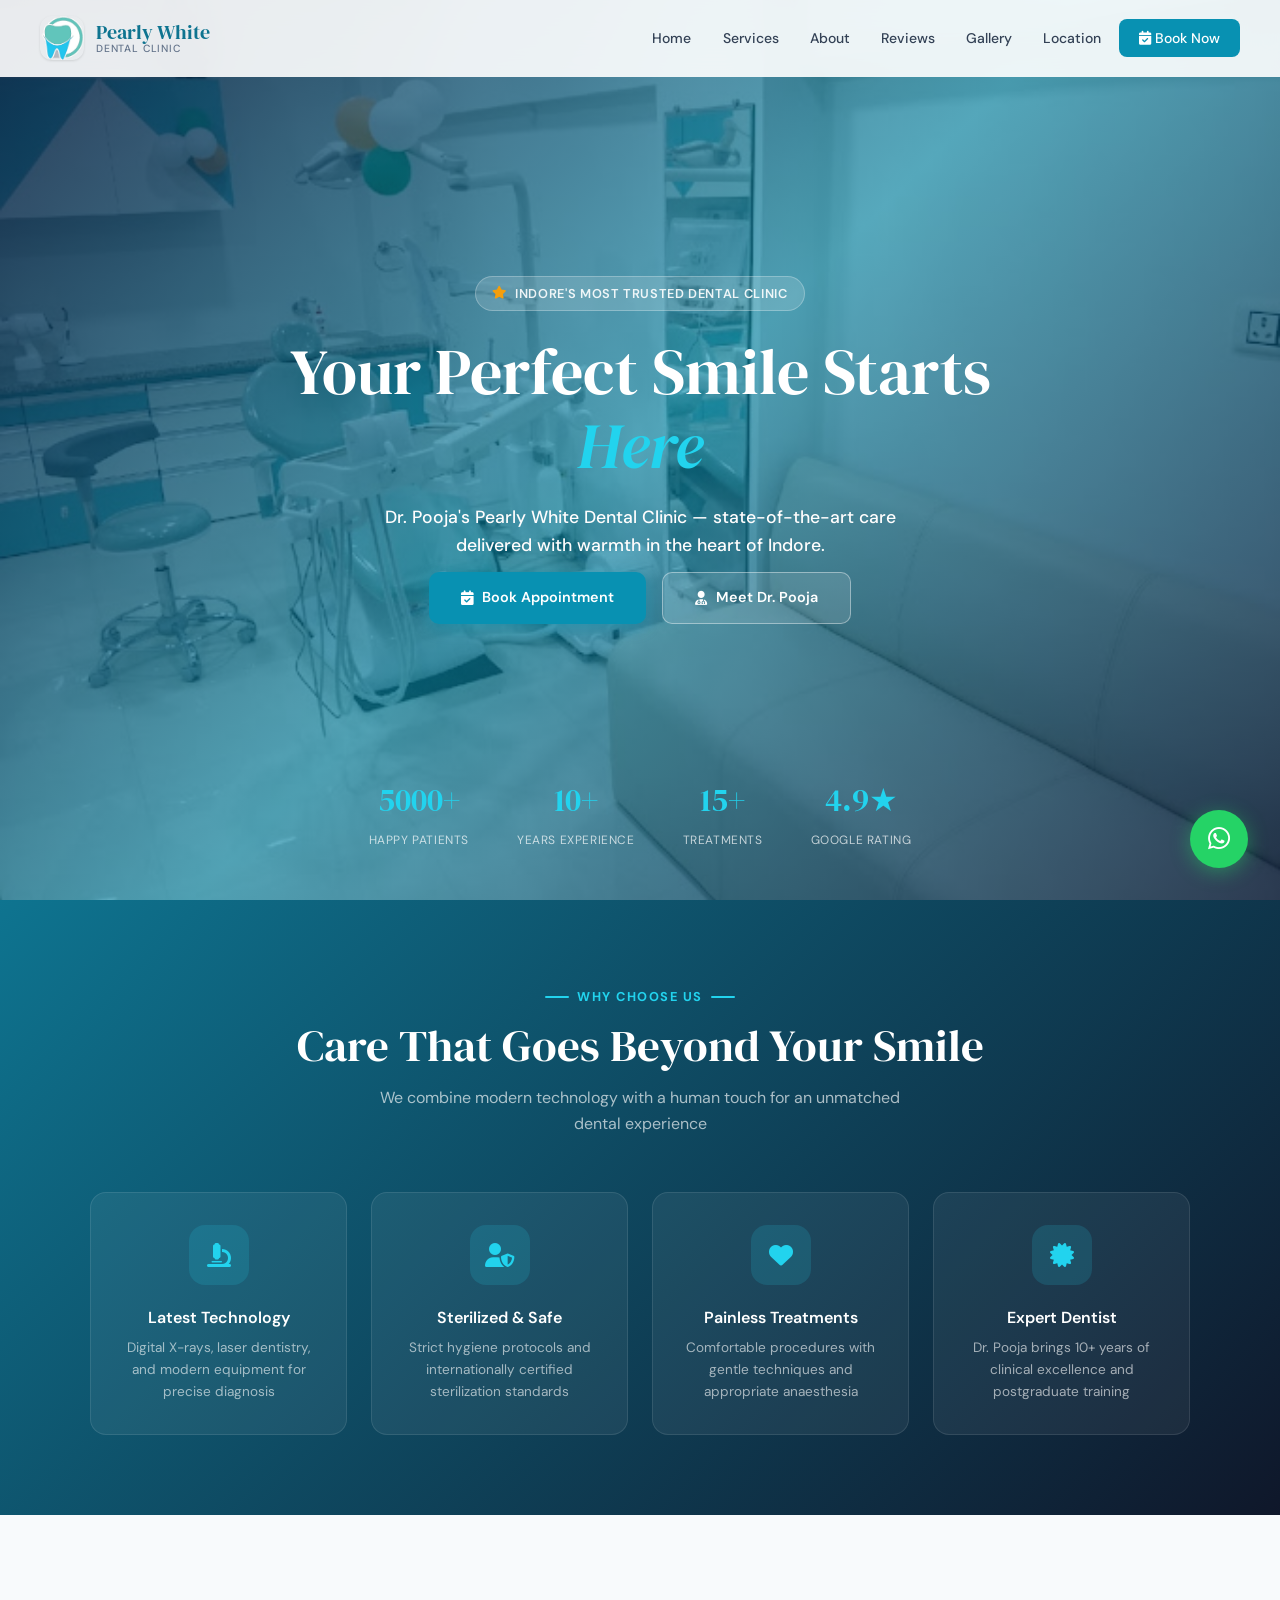
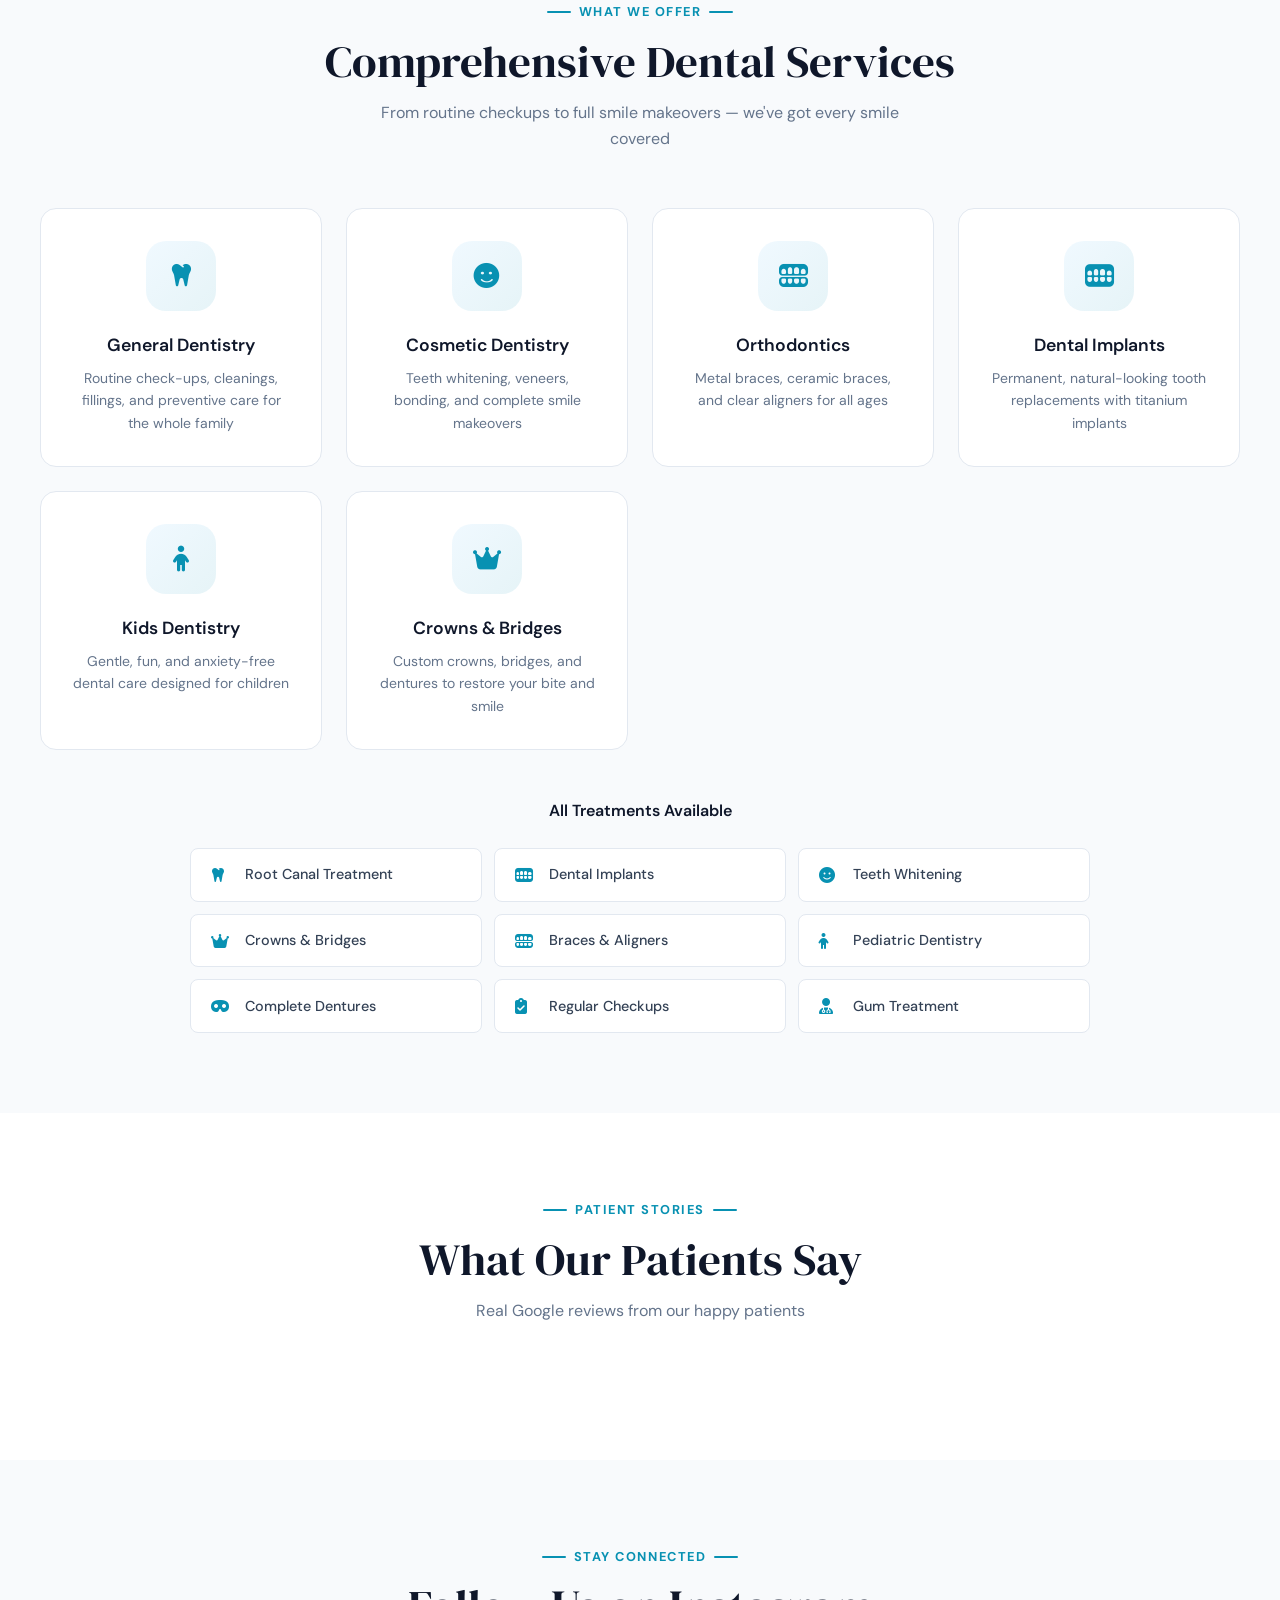
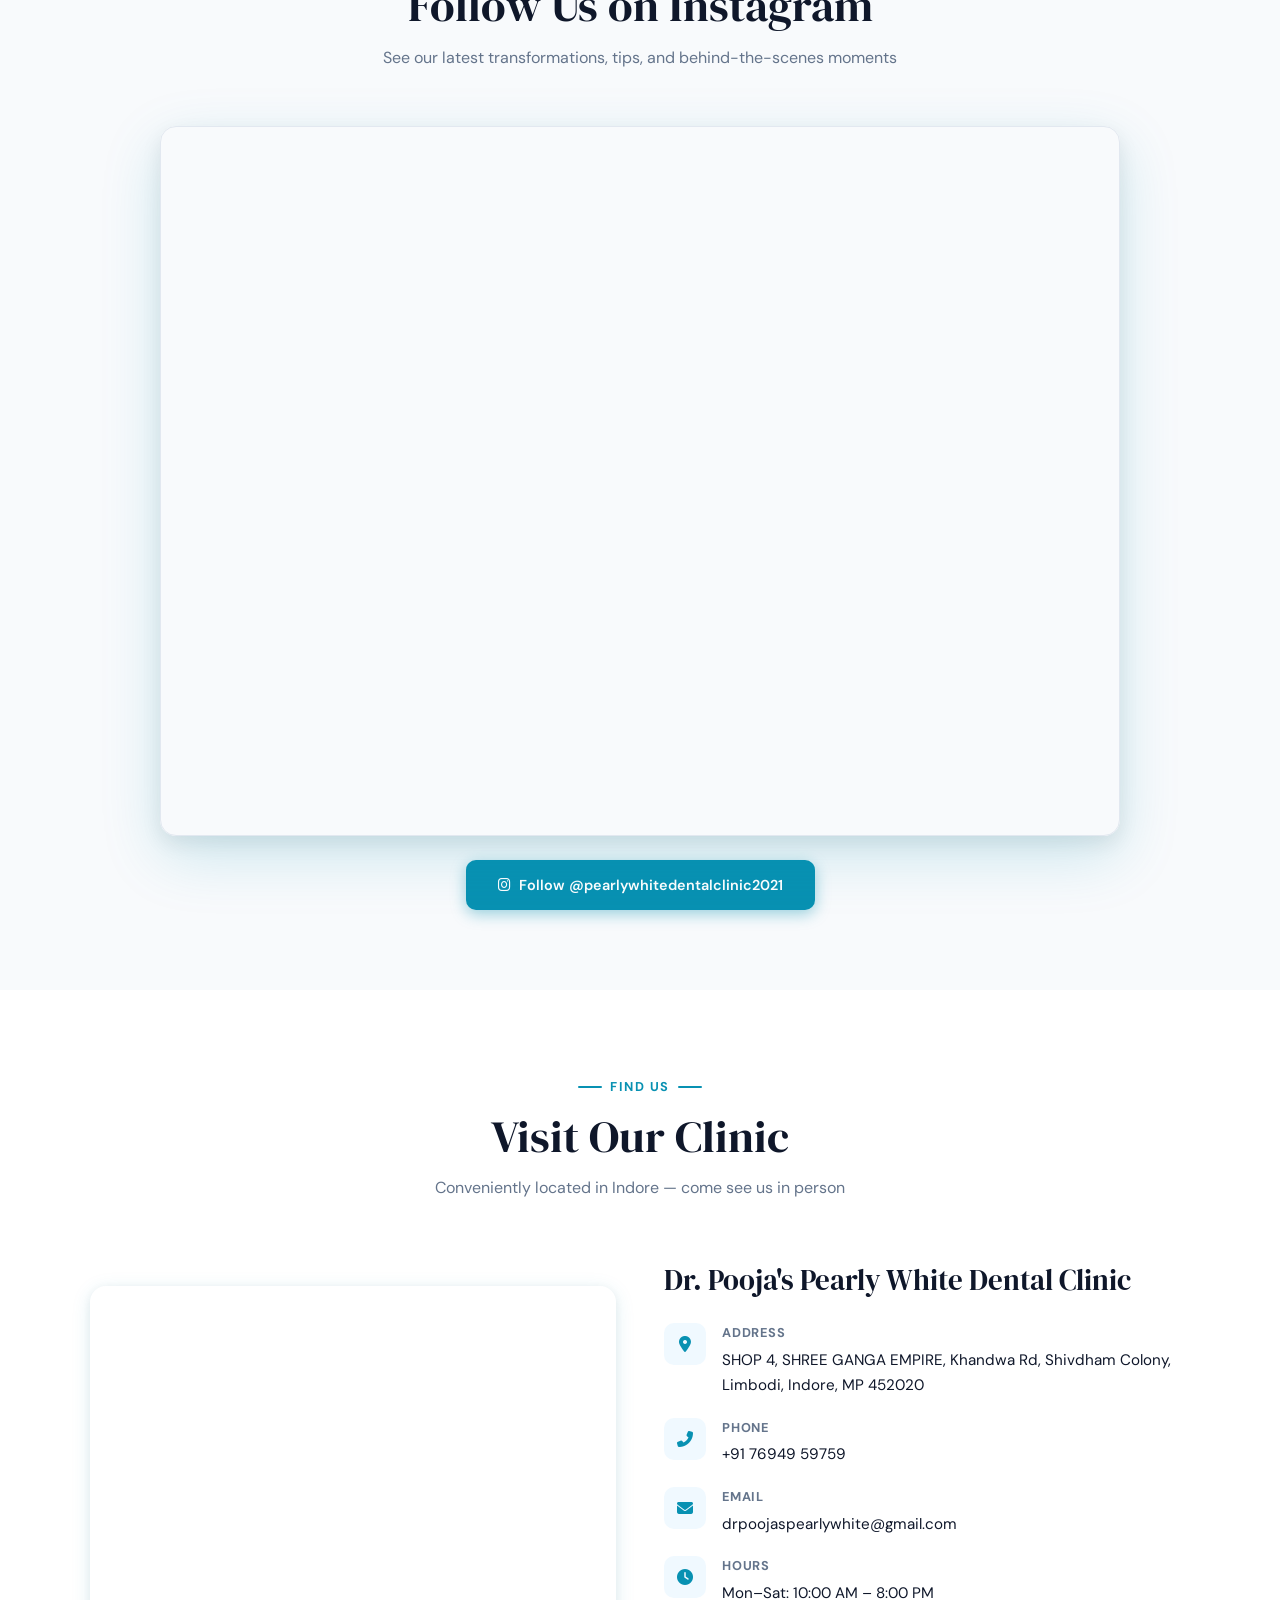
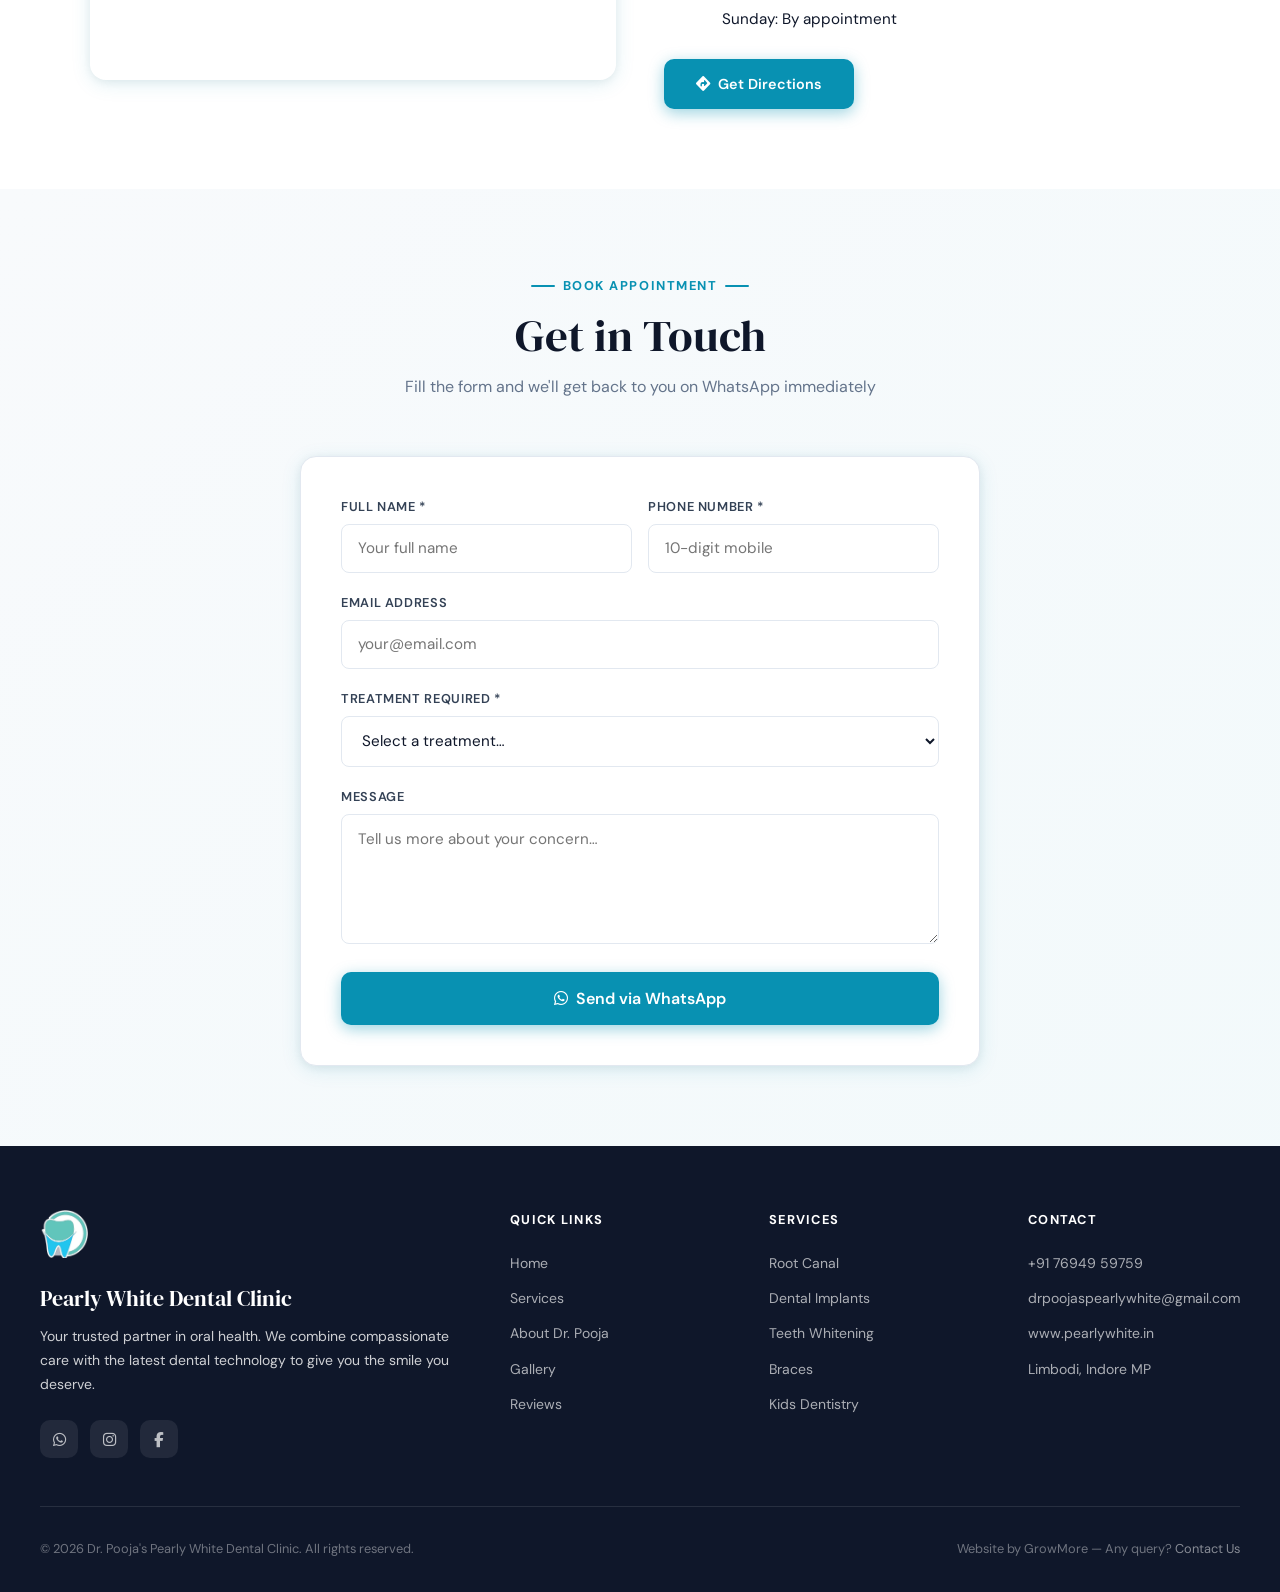
==== commit 3ac9ddd3: "Update index.html" ====
--- a/index.html
+++ b/index.html
@@ -310,7 +310,7 @@
         <div class="loc-icon"><i class="fas fa-envelope"></i></div>
         <div class="loc-text">
           <strong>Email</strong>
-          <a href="mailto:info@pearlywhite.in">info@pearlywhite.in</a>
+          <a href="mailto:drpoojaspearlywhite@gmail.com">drpoojaspearlywhite@gmail.com</a>
         </div>
       </div>
 
@@ -417,7 +417,7 @@
       <h4>Contact</h4>
       <ul>
         <li><a href="tel:+917694959759">+91 76949 59759</a></li>
-        <li><a href="mailto:info@pearlywhite.in">info@pearlywhite.in</a></li>
+        <li><a href="mailto:drpoojaspearlywhite@gmail.com">drpoojaspearlywhite@gmail.com</a></li>
         <li><a href="https://www.pearlywhite.in">www.pearlywhite.in</a></li>
         <li><a href="#location">Limbodi, Indore MP</a></li>
       </ul>
--- a/style.css
+++ b/style.css
@@ -268,14 +268,6 @@
   font-style: italic;
 }
 
-/* .hero-content p {
-  font-size: 1.1rem;
-  color: rgba(255,255,255,0.82);
-  margin-bottom: 2.5rem;
-  max-width: 560px;
-  margin-left: auto;
-  margin-right: auto;
-} */
 .hero-content p {
   font-size: 1.1rem;
   font-weight: 500;
@@ -290,7 +282,8 @@
   gap: 1rem;
   justify-content: center;
   flex-wrap: wrap;
-}
+  margin-top: -1.7rem;
+} 
 
 .hero-stats {
   position: absolute;
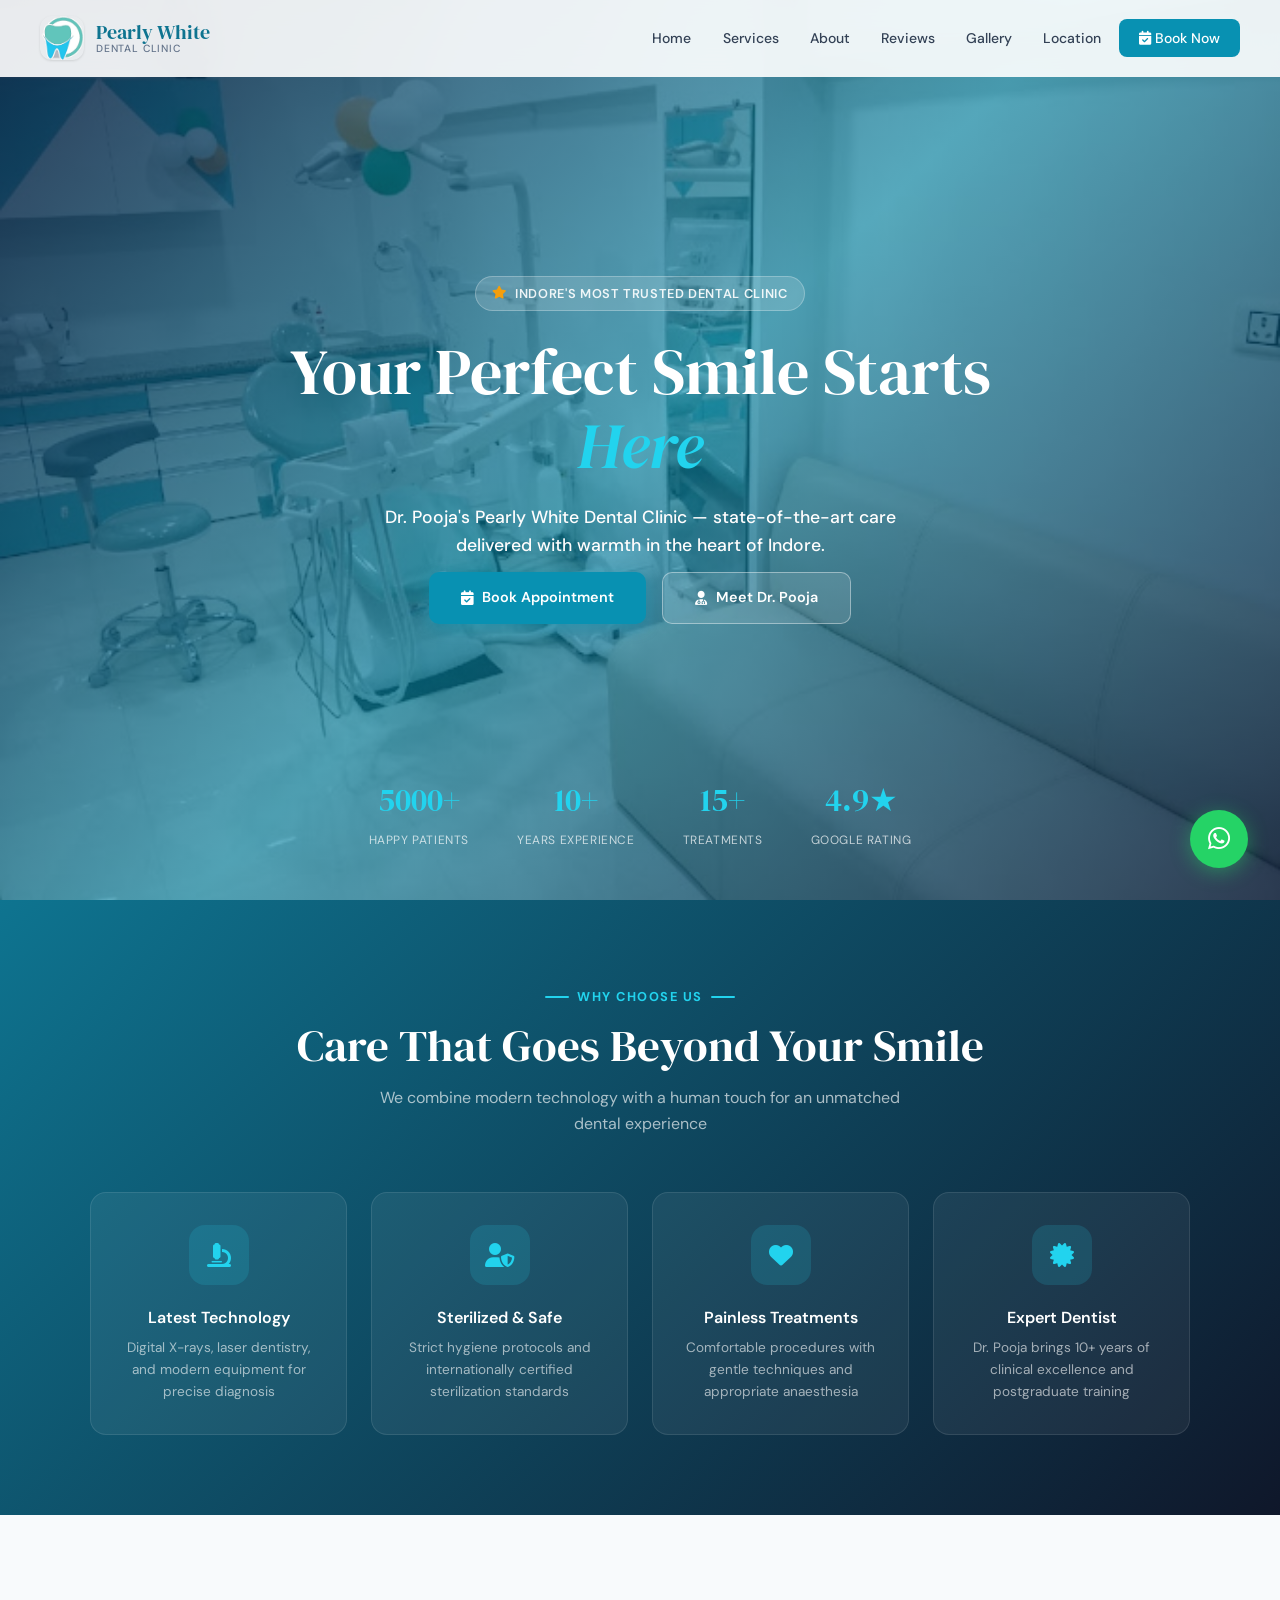
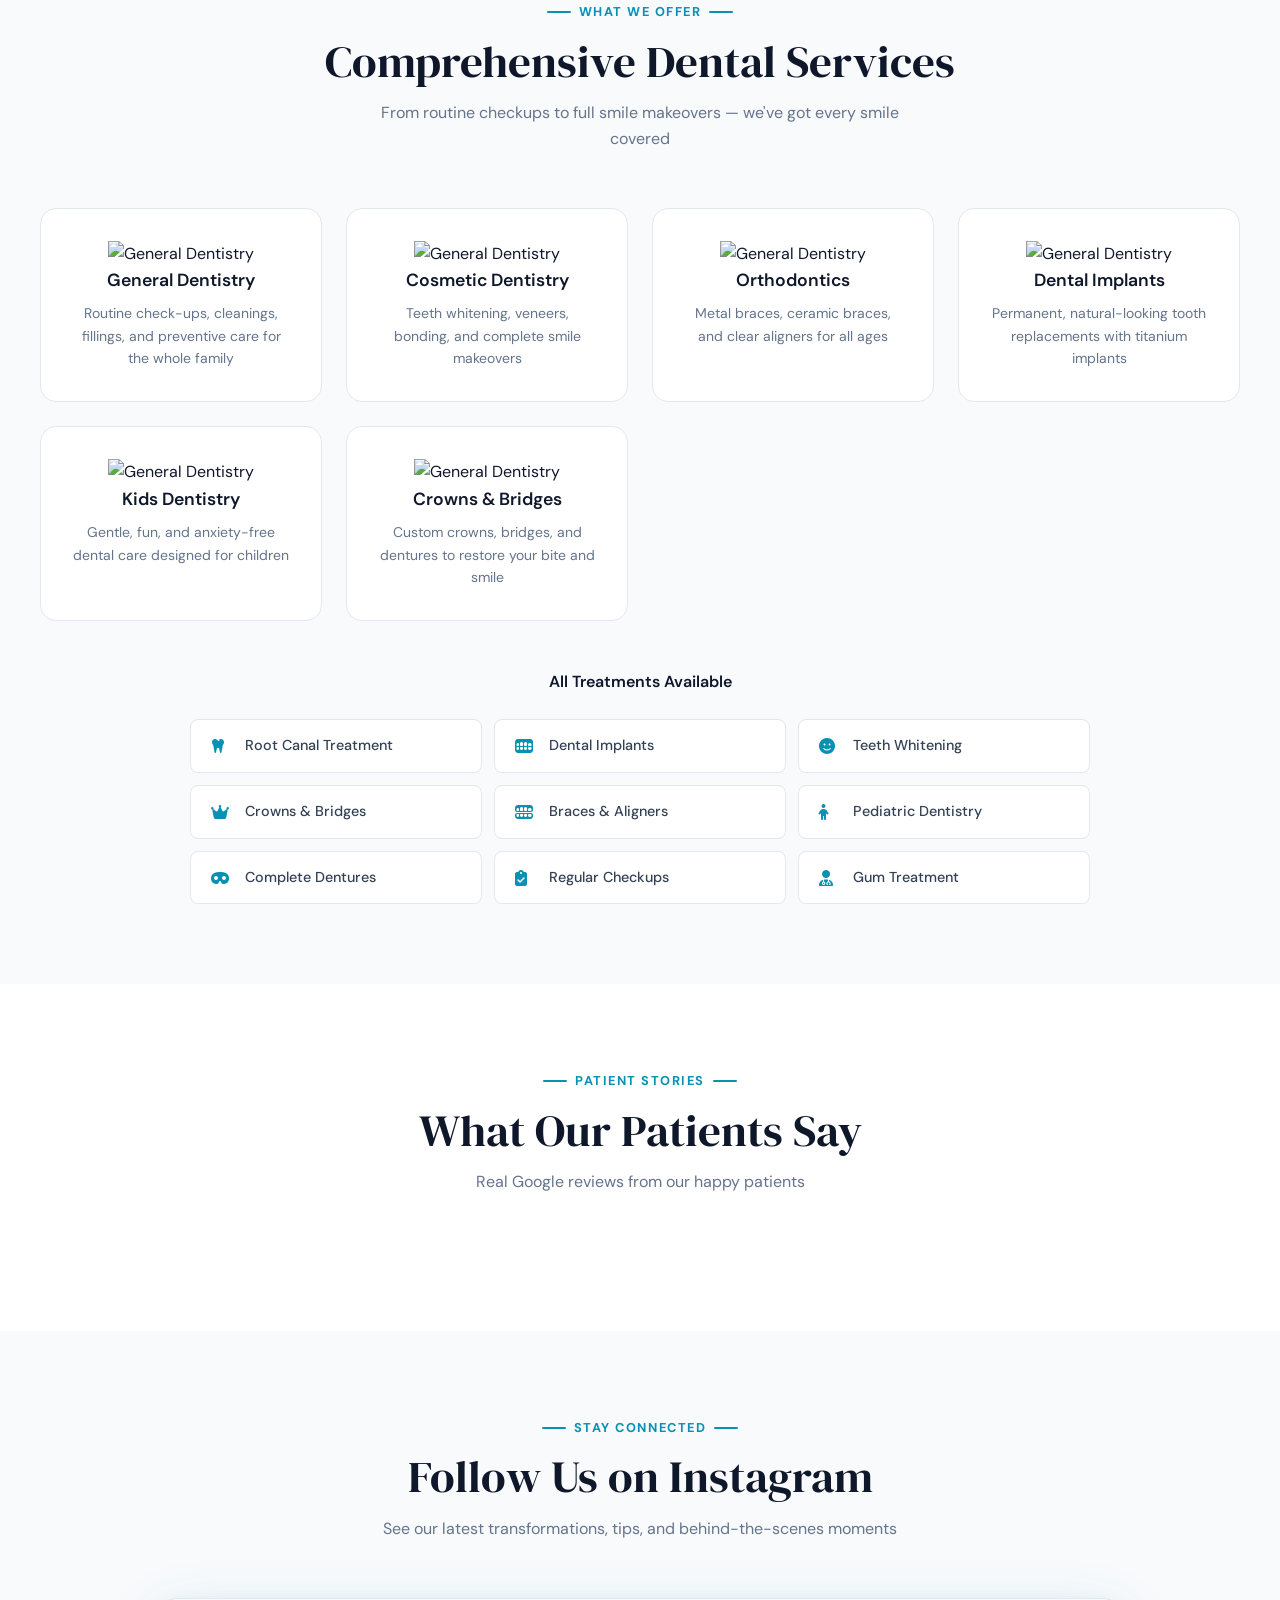
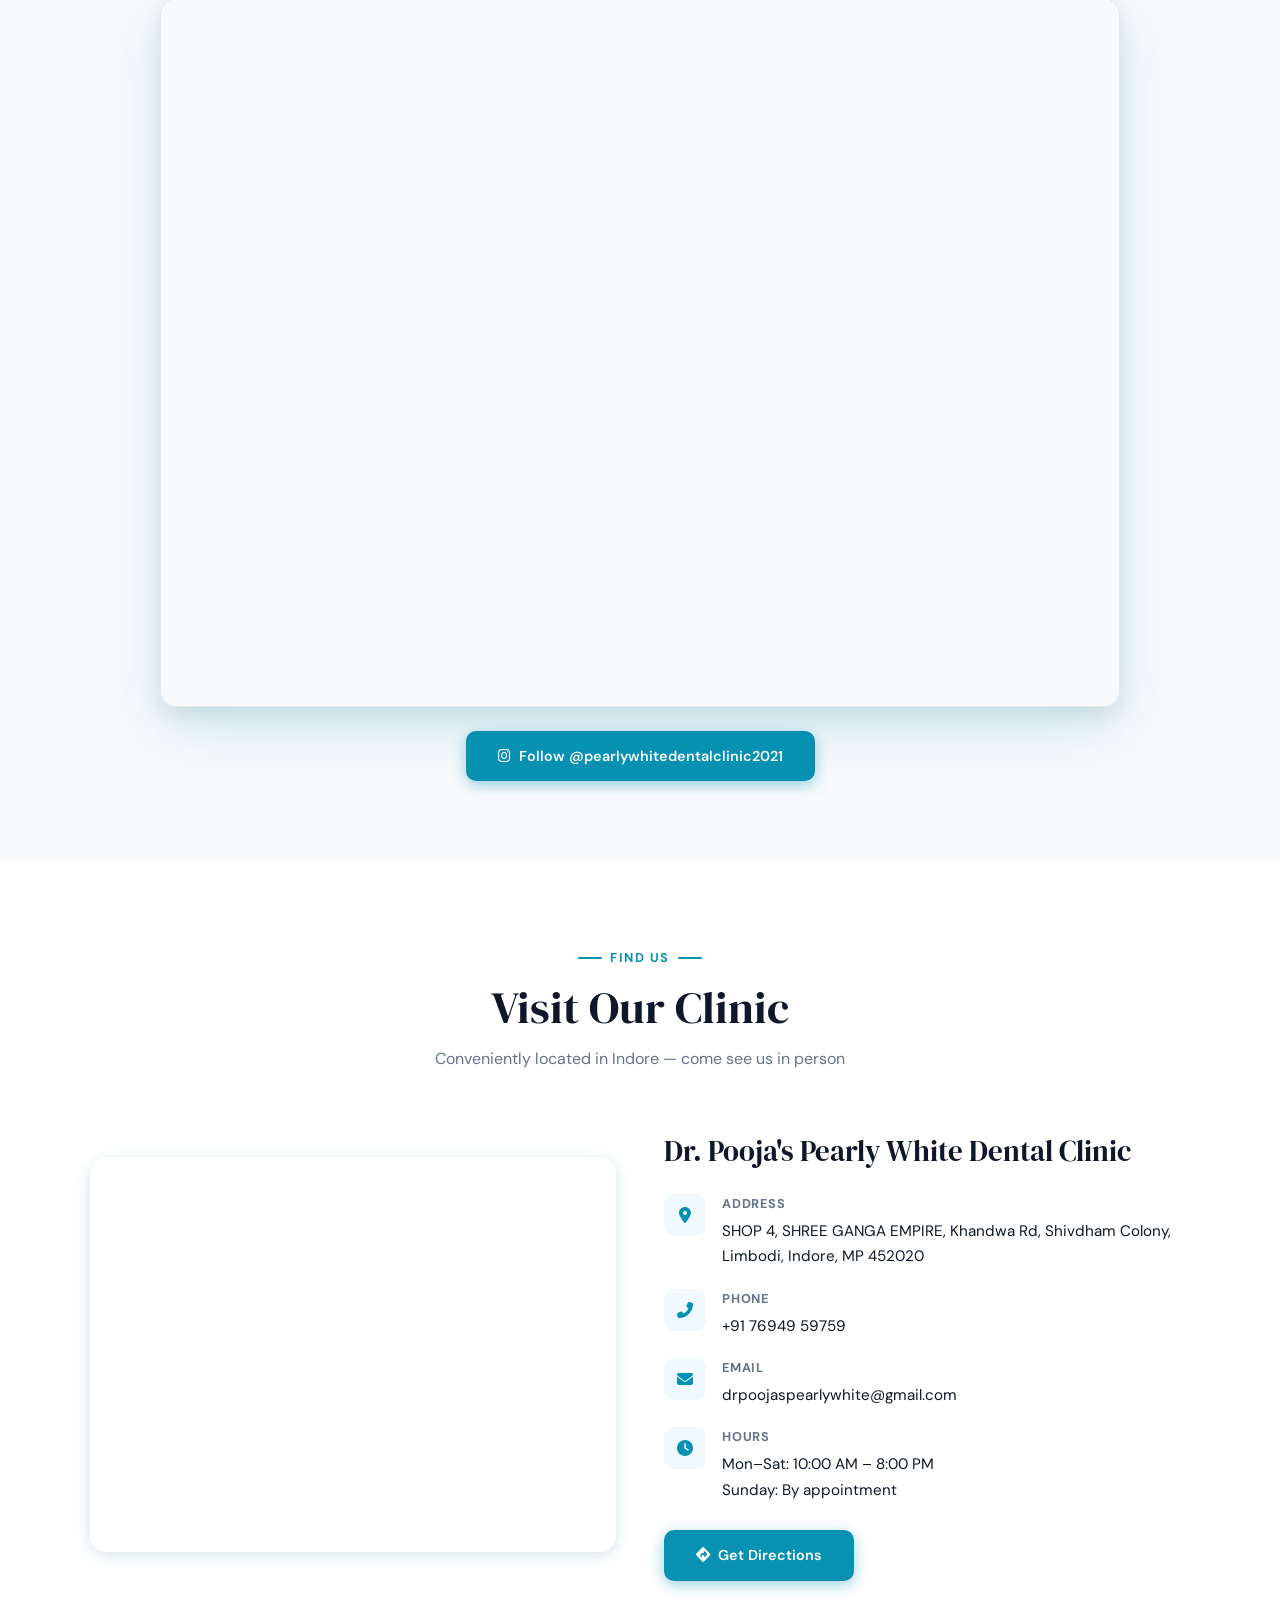
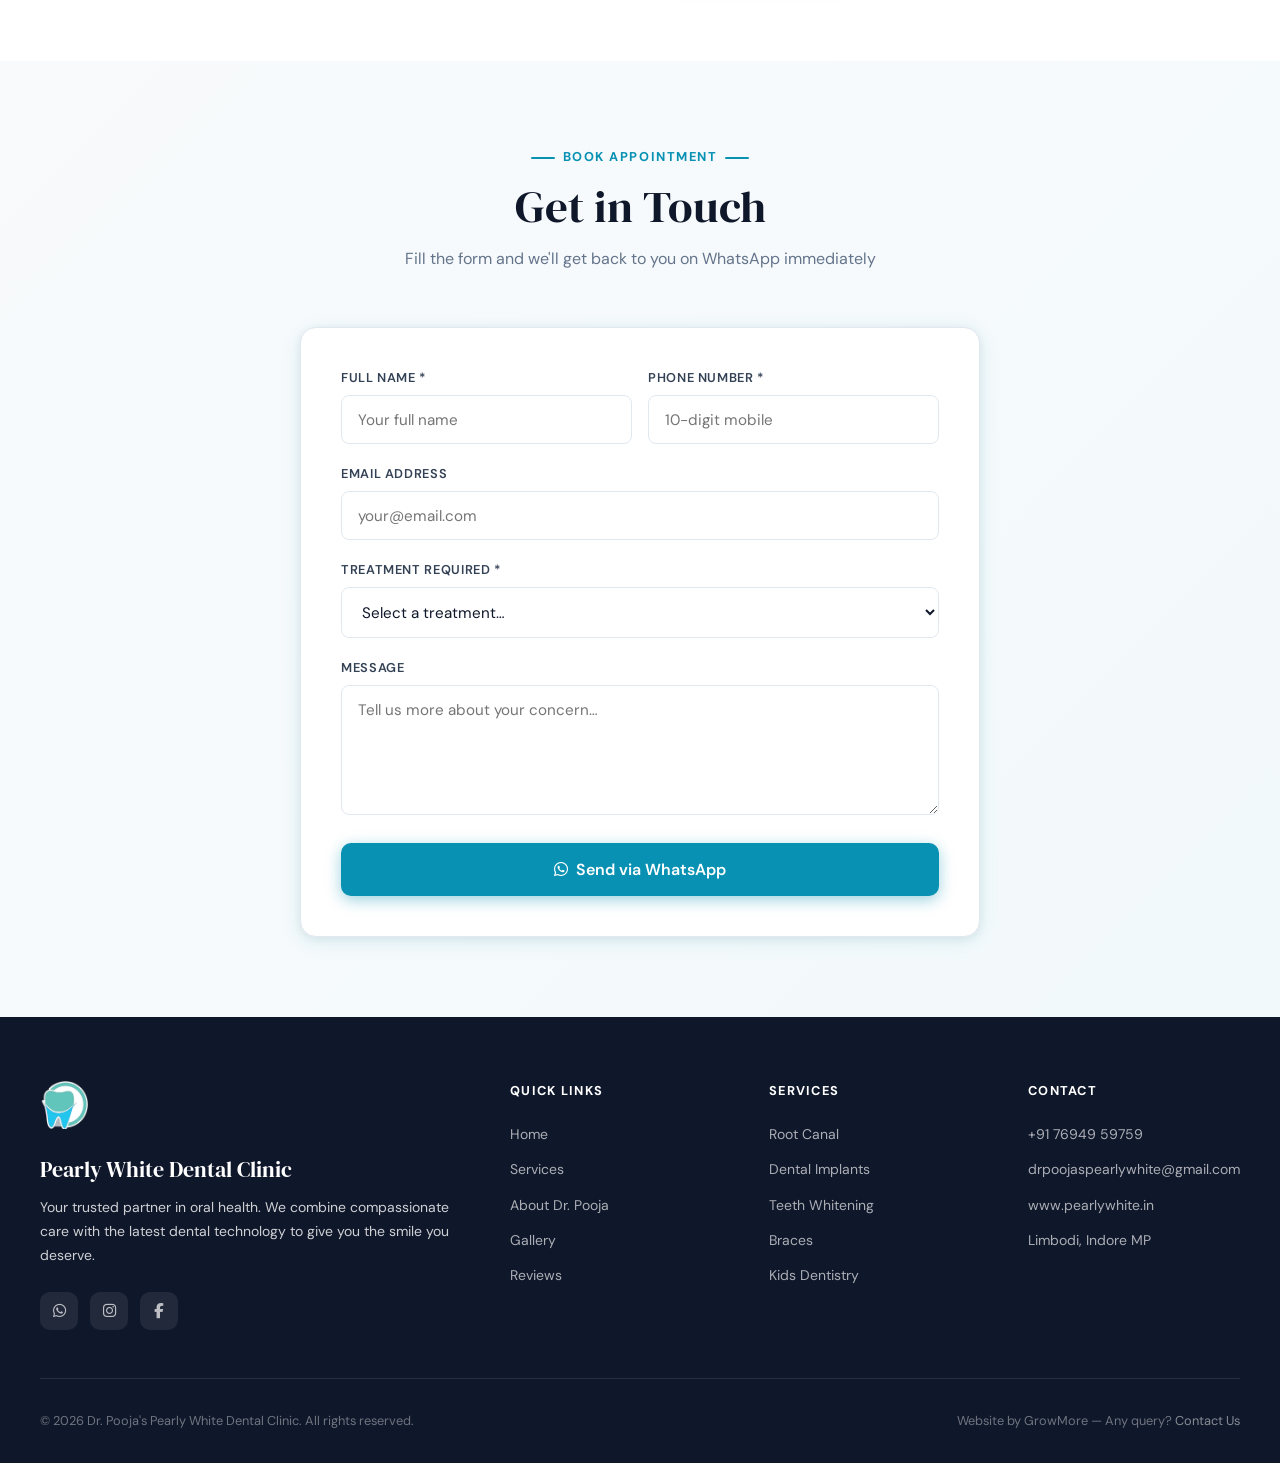
==== commit 8fcfbbbe: "Update index.html" ====
--- a/index.html
+++ b/index.html
@@ -188,32 +188,46 @@
 
   <div class="services-grid">
     <div class="service-card reveal reveal-delay-1">
-      <div class="service-icon-wrap"><i class="fas fa-tooth"></i></div>
+      <div class="service-img-wrap">
+  <img src="services_images/general_dentistry.png" alt="General Dentistry">
+</div>
       <h3>General Dentistry</h3>
       <p>Routine check-ups, cleanings, fillings, and preventive care for the whole family</p>
     </div>
     <div class="service-card reveal reveal-delay-2">
-      <div class="service-icon-wrap"><i class="fas fa-smile"></i></div>
+        <div class="service-img-wrap">
+  <img src="services_images/cosmetic_dentistry.png" alt="General Dentistry">
+</div>
+
       <h3>Cosmetic Dentistry</h3>
       <p>Teeth whitening, veneers, bonding, and complete smile makeovers</p>
     </div>
     <div class="service-card reveal reveal-delay-3">
-      <div class="service-icon-wrap"><i class="fas fa-teeth-open"></i></div>
+    <div class="service-img-wrap">
+  <img src="services_images/Orthodonticsmetal.png" alt="General Dentistry">
+</div>
       <h3>Orthodontics</h3>
       <p>Metal braces, ceramic braces, and clear aligners for all ages</p>
     </div>
     <div class="service-card reveal reveal-delay-1">
-      <div class="service-icon-wrap"><i class="fas fa-teeth"></i></div>
+      <div class="service-img-wrap">
+      <img src="services_images/Dental_implantspermanent_naturallooking_tooth_repl_delpmaspu.png" alt="General Dentistry">
+    </div>
+     
       <h3>Dental Implants</h3>
       <p>Permanent, natural-looking tooth replacements with titanium implants</p>
     </div>
     <div class="service-card reveal reveal-delay-2">
-      <div class="service-icon-wrap"><i class="fas fa-child"></i></div>
+      <div class="service-img-wrap">
+  <img src="services_images/Kids_dentistrygentle_fun_and_anxietyfree_dental_ca_delpmaspu (1).png" alt="General Dentistry" height="150px" width="150px">
+</div>
       <h3>Kids Dentistry</h3>
       <p>Gentle, fun, and anxiety-free dental care designed for children</p>
     </div>
     <div class="service-card reveal reveal-delay-3">
-      <div class="service-icon-wrap"><i class="fas fa-crown"></i></div>
+      <div class="service-img-wrap">
+  <img src="services_images/Crowns__bridgescustom_crowns_bridges_and_dentures__delpmaspu (1).png" alt="General Dentistry" height="150px" width="150px">
+</div>
       <h3>Crowns & Bridges</h3>
       <p>Custom crowns, bridges, and dentures to restore your bite and smile</p>
     </div>
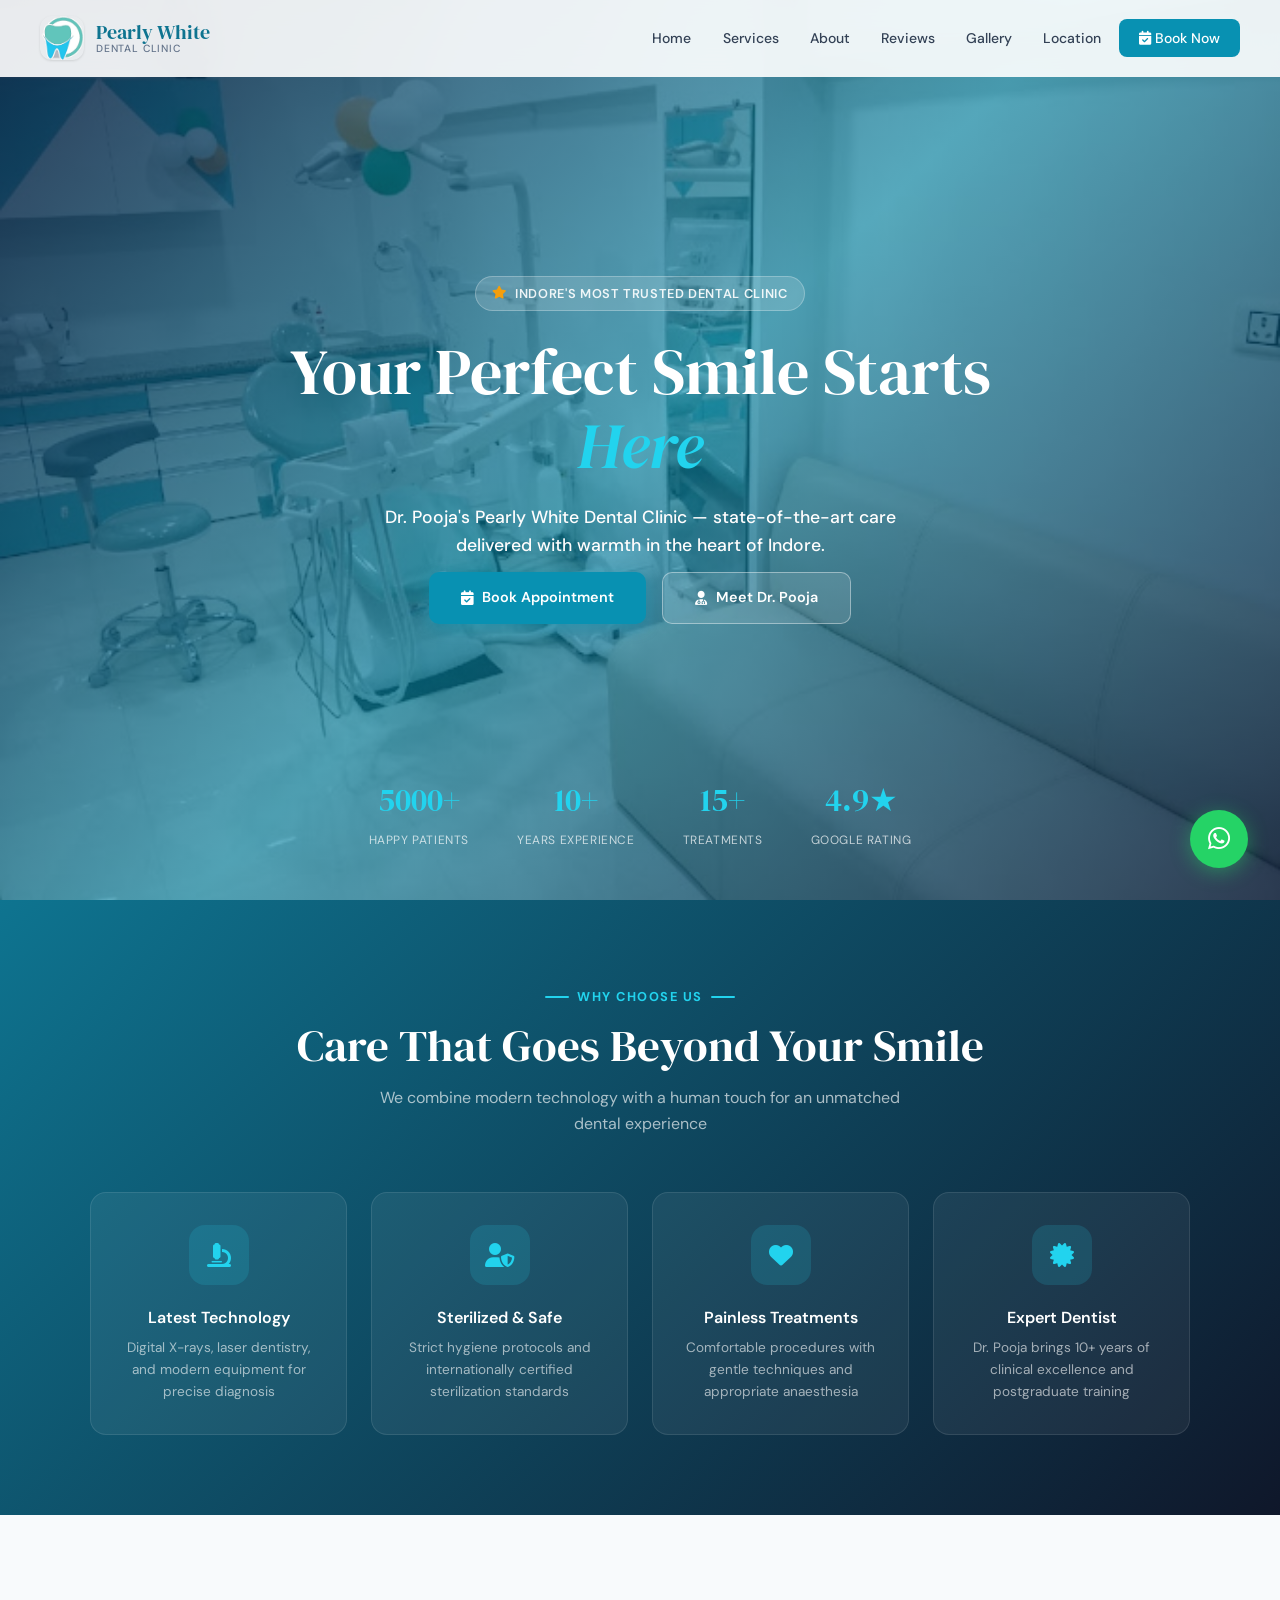
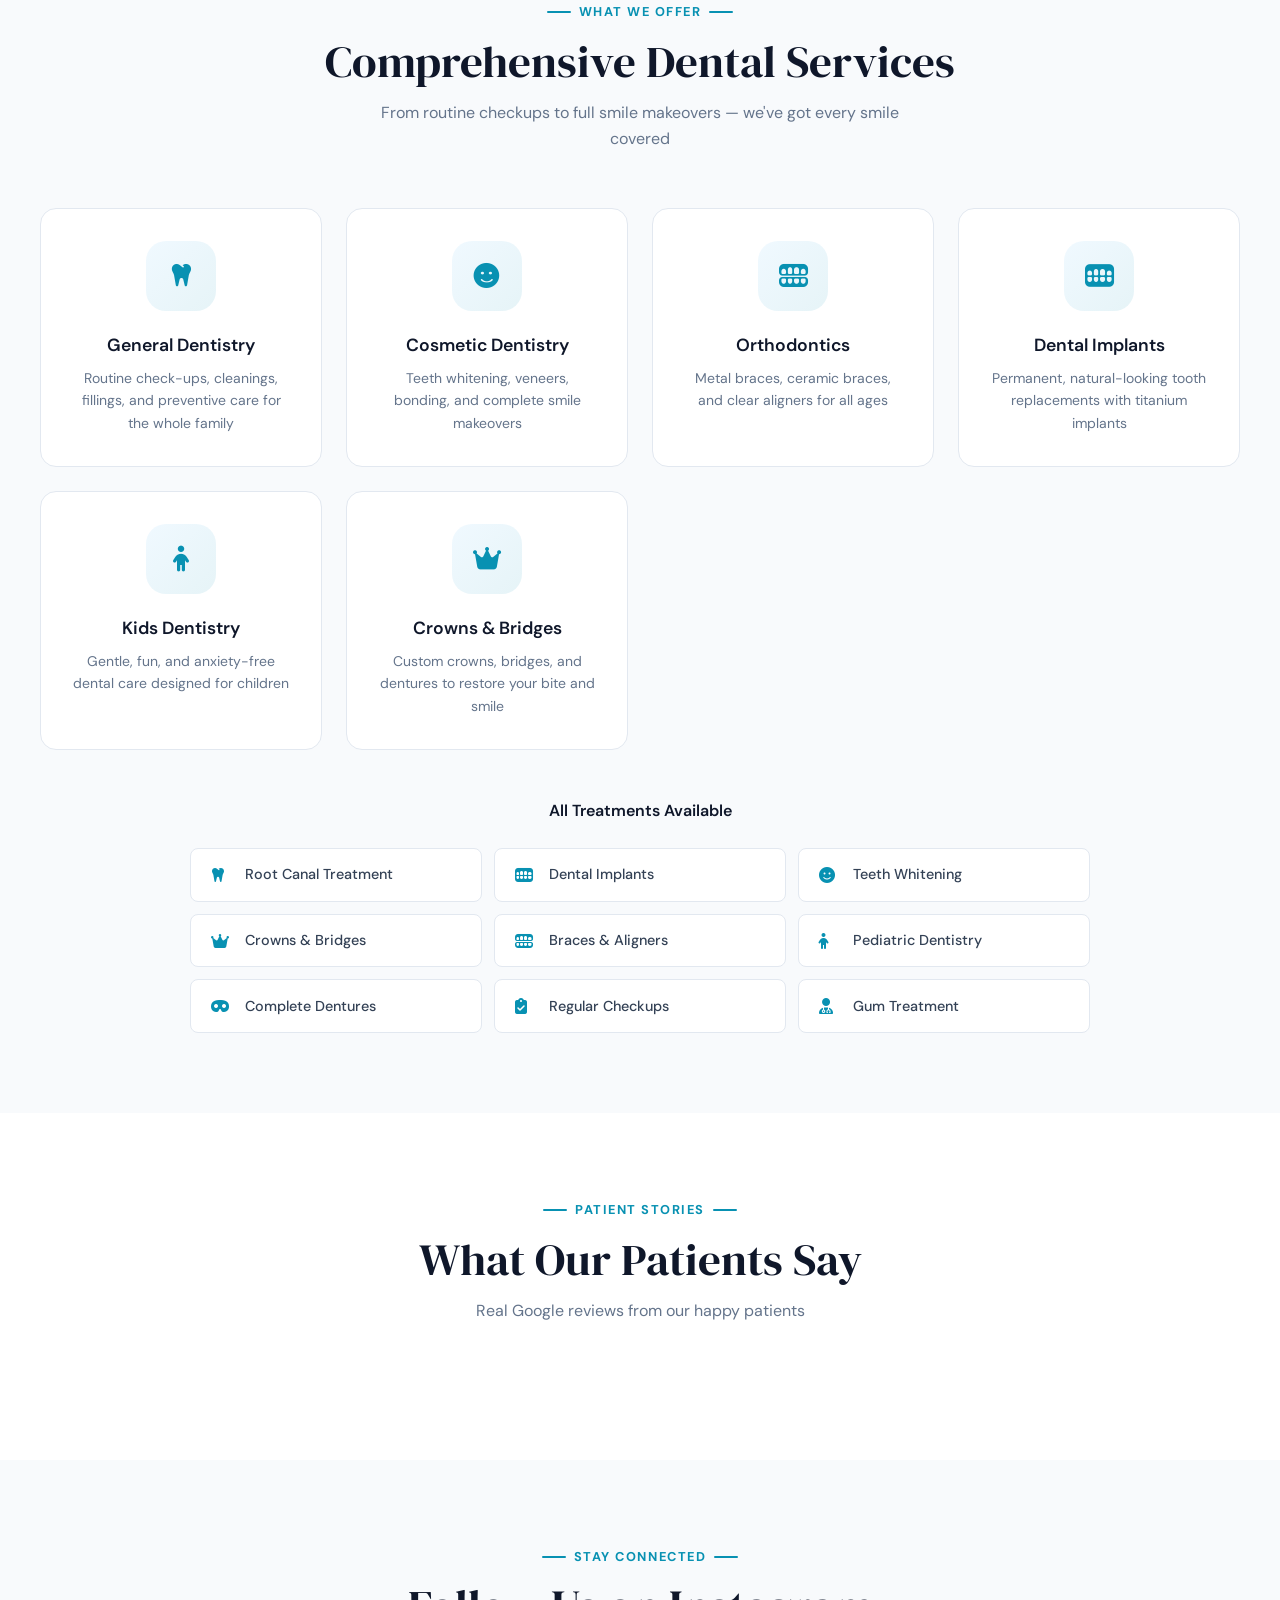
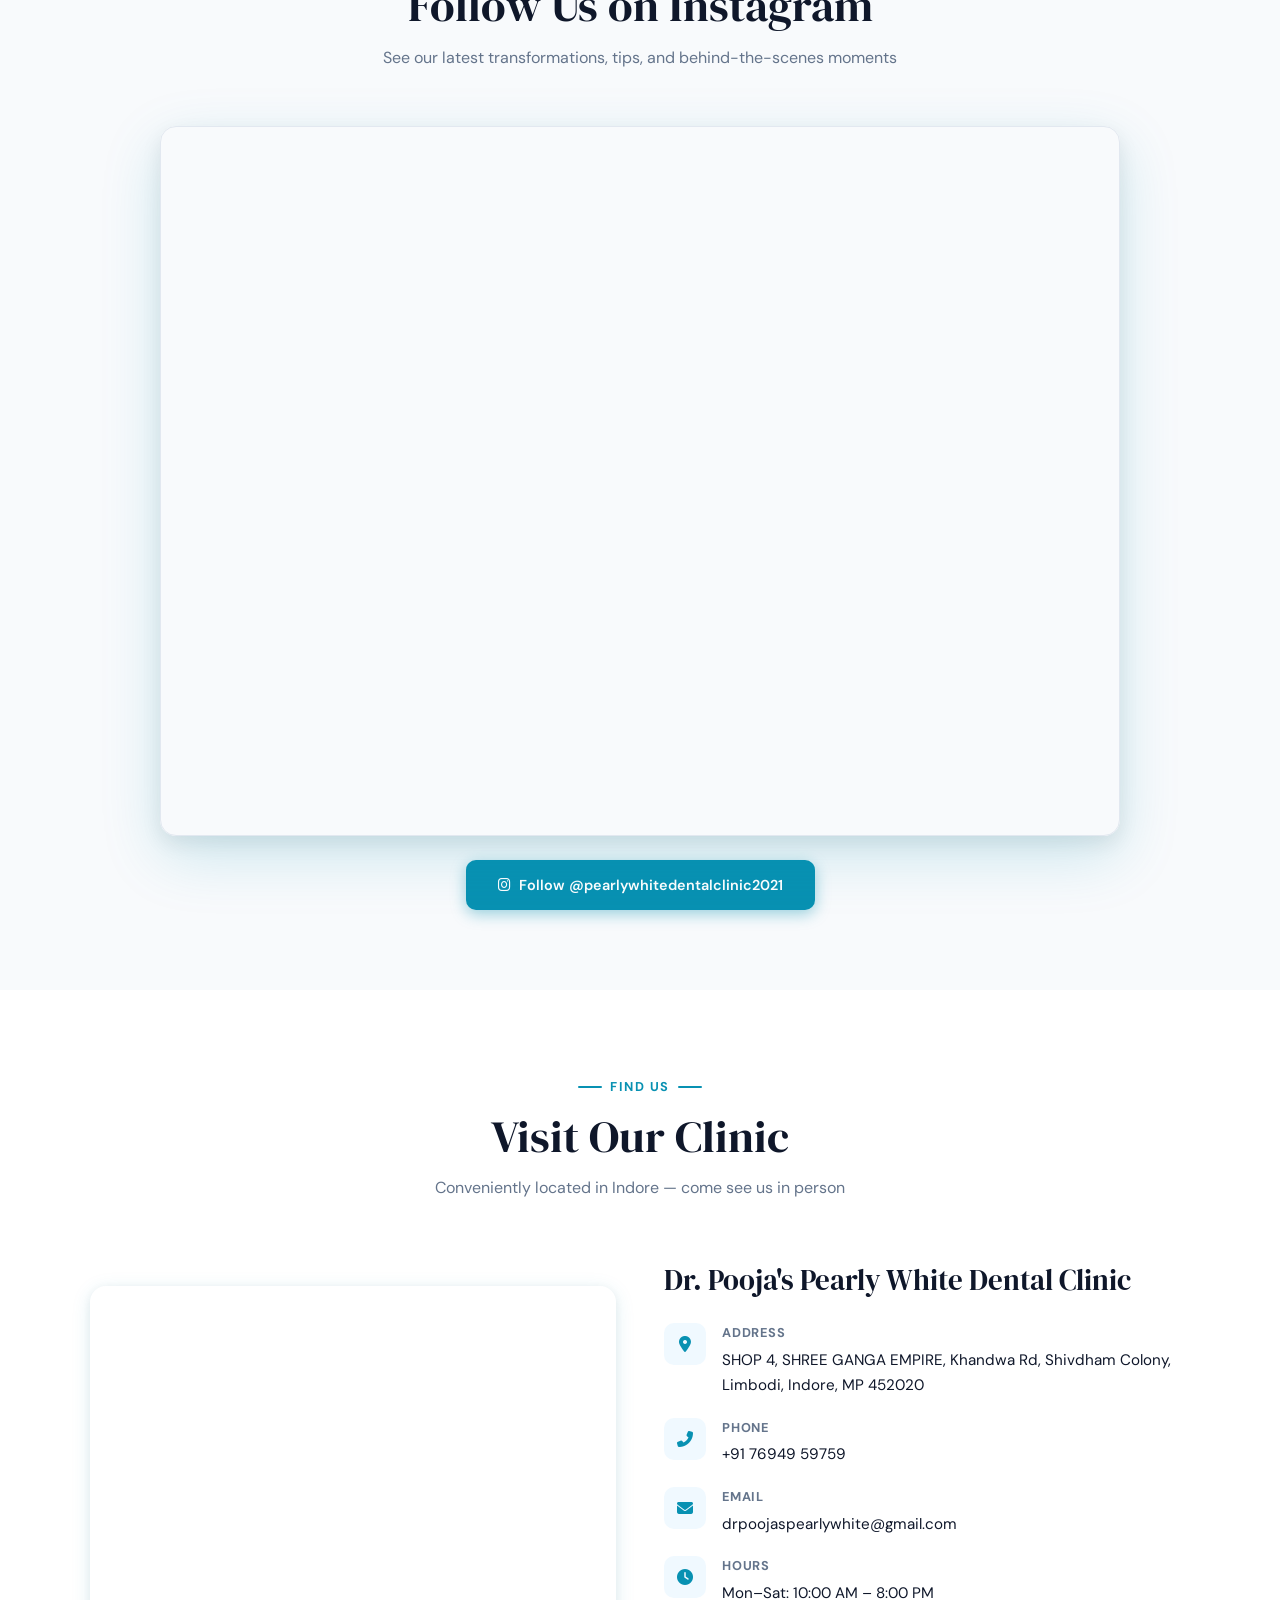
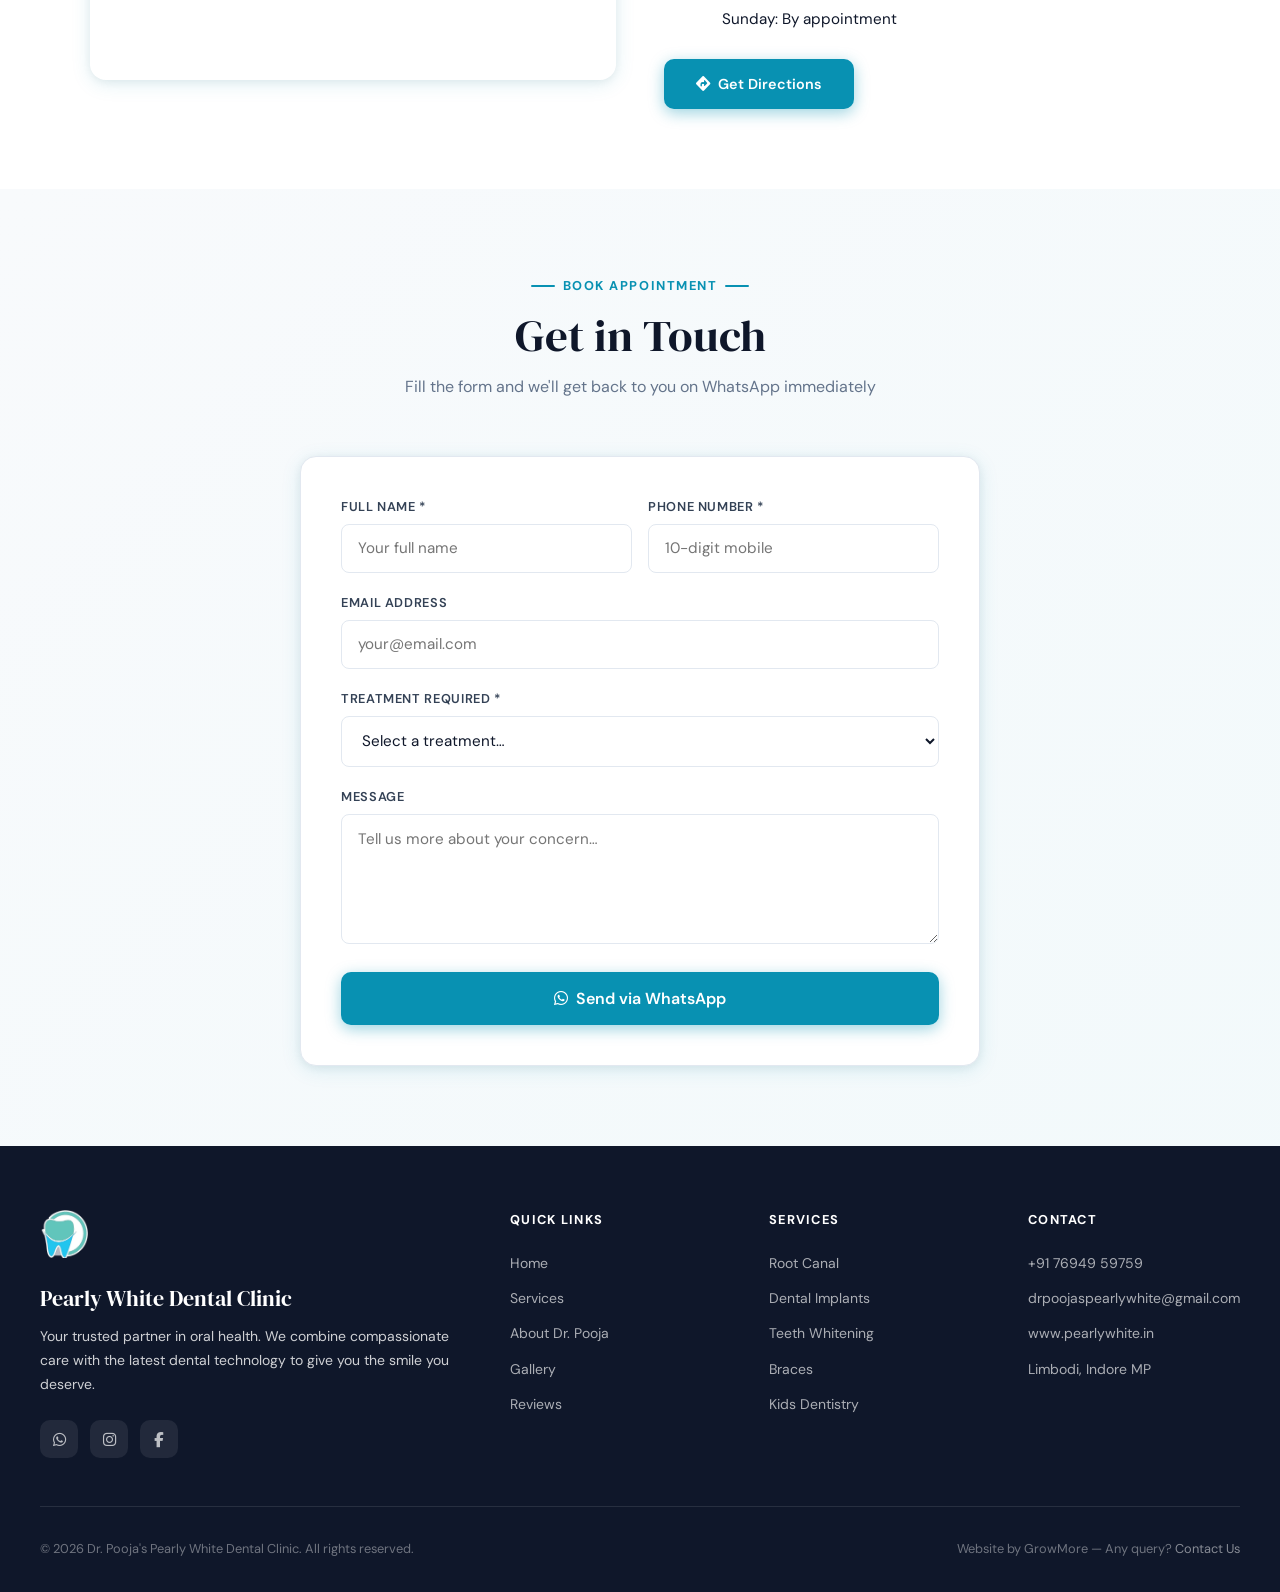
==== commit c6cbdb17: "Update index.html" ====
--- a/index.html
+++ b/index.html
@@ -188,46 +188,32 @@
 
   <div class="services-grid">
     <div class="service-card reveal reveal-delay-1">
-      <div class="service-img-wrap">
-  <img src="services_images/general_dentistry.png" alt="General Dentistry">
-</div>
+      <div class="service-icon-wrap"><i class="fas fa-tooth"></i></div>
       <h3>General Dentistry</h3>
       <p>Routine check-ups, cleanings, fillings, and preventive care for the whole family</p>
     </div>
     <div class="service-card reveal reveal-delay-2">
-        <div class="service-img-wrap">
-  <img src="services_images/cosmetic_dentistry.png" alt="General Dentistry">
-</div>
-
+      <div class="service-icon-wrap"><i class="fas fa-smile"></i></div>
       <h3>Cosmetic Dentistry</h3>
       <p>Teeth whitening, veneers, bonding, and complete smile makeovers</p>
     </div>
     <div class="service-card reveal reveal-delay-3">
-    <div class="service-img-wrap">
-  <img src="services_images/Orthodonticsmetal.png" alt="General Dentistry">
-</div>
+      <div class="service-icon-wrap"><i class="fas fa-teeth-open"></i></div>
       <h3>Orthodontics</h3>
       <p>Metal braces, ceramic braces, and clear aligners for all ages</p>
     </div>
     <div class="service-card reveal reveal-delay-1">
-      <div class="service-img-wrap">
-      <img src="services_images/Dental_implantspermanent_naturallooking_tooth_repl_delpmaspu.png" alt="General Dentistry">
-    </div>
-     
+      <div class="service-icon-wrap"><i class="fas fa-teeth"></i></div>
       <h3>Dental Implants</h3>
       <p>Permanent, natural-looking tooth replacements with titanium implants</p>
     </div>
     <div class="service-card reveal reveal-delay-2">
-      <div class="service-img-wrap">
-  <img src="services_images/Kids_dentistrygentle_fun_and_anxietyfree_dental_ca_delpmaspu (1).png" alt="General Dentistry" height="150px" width="150px">
-</div>
+      <div class="service-icon-wrap"><i class="fas fa-child"></i></div>
       <h3>Kids Dentistry</h3>
       <p>Gentle, fun, and anxiety-free dental care designed for children</p>
     </div>
     <div class="service-card reveal reveal-delay-3">
-      <div class="service-img-wrap">
-  <img src="services_images/Crowns__bridgescustom_crowns_bridges_and_dentures__delpmaspu (1).png" alt="General Dentistry" height="150px" width="150px">
-</div>
+      <div class="service-icon-wrap"><i class="fas fa-crown"></i></div>
       <h3>Crowns & Bridges</h3>
       <p>Custom crowns, bridges, and dentures to restore your bite and smile</p>
     </div>
--- a/style.css
+++ b/style.css
@@ -405,7 +405,6 @@
 .services {
   background: var(--light);
 }
-
 .services-grid {
   display: grid;
   grid-template-columns: repeat(auto-fit, minmax(260px, 1fr));
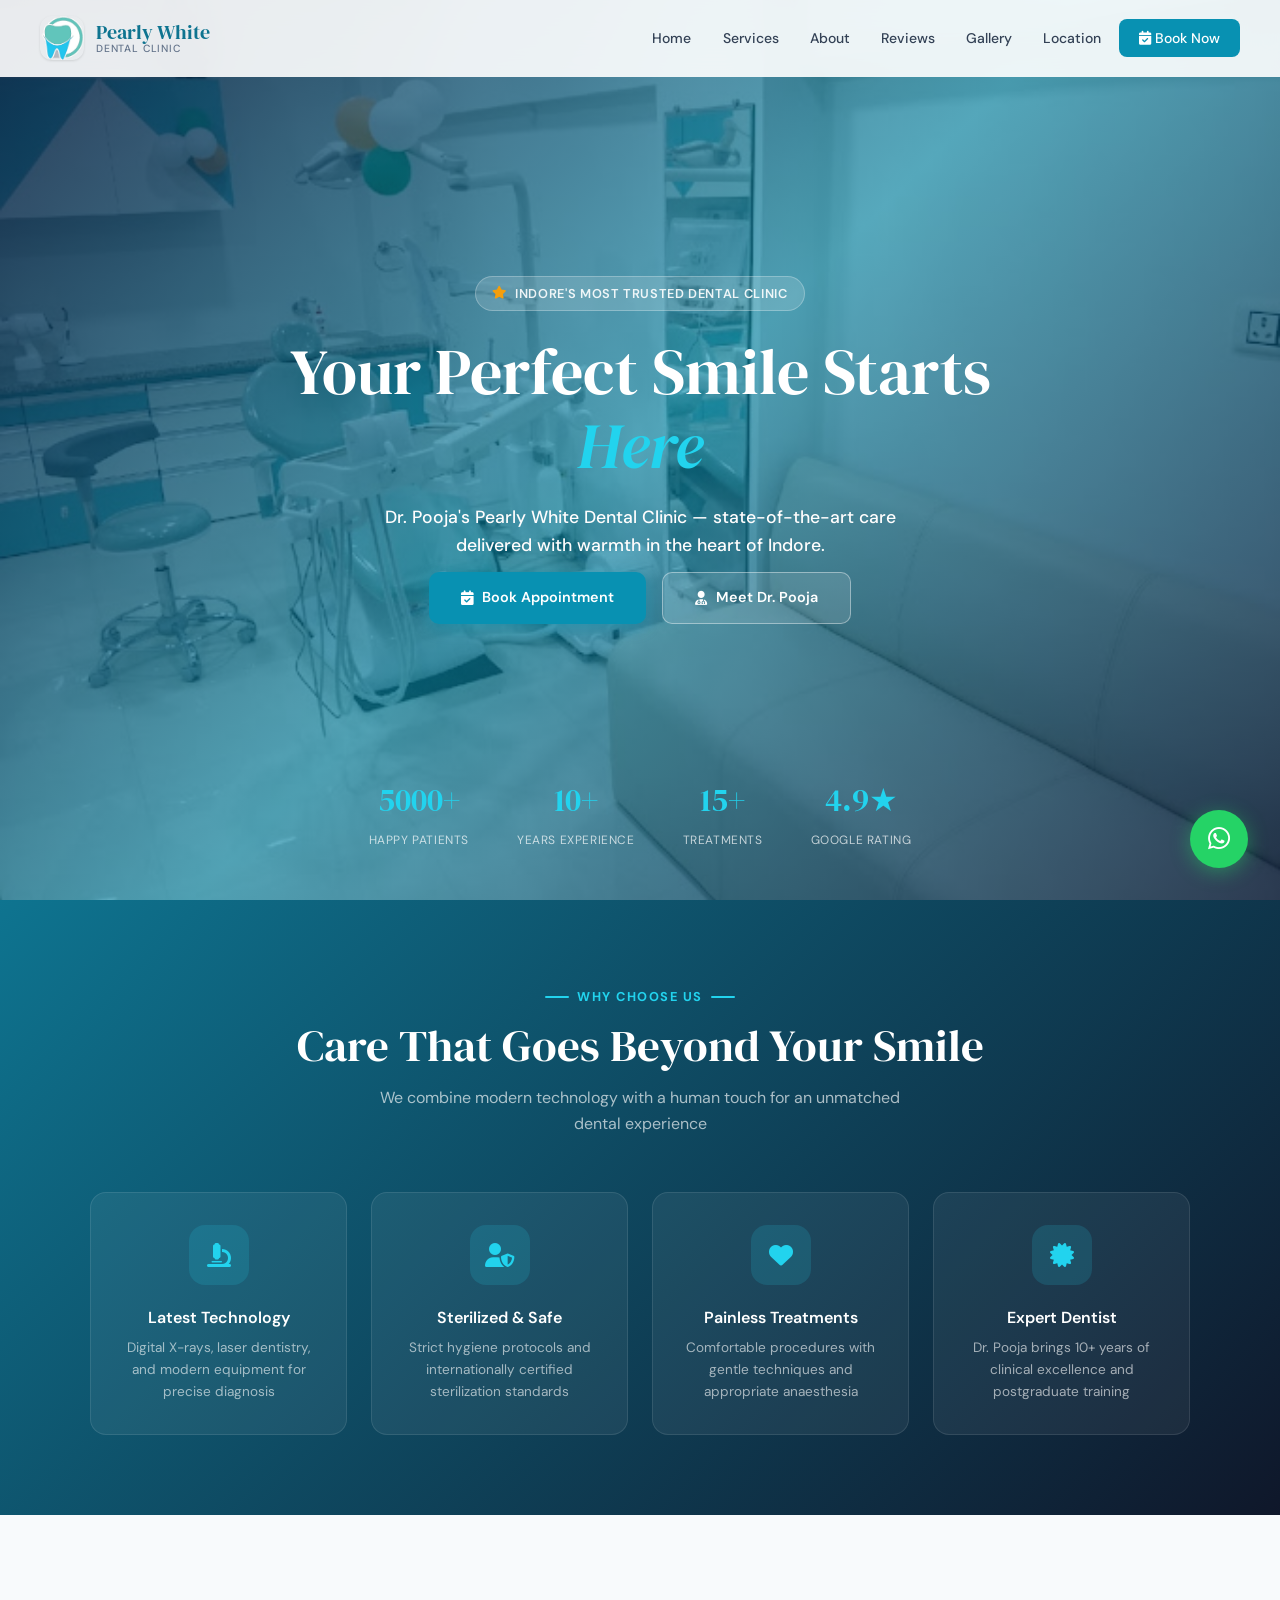
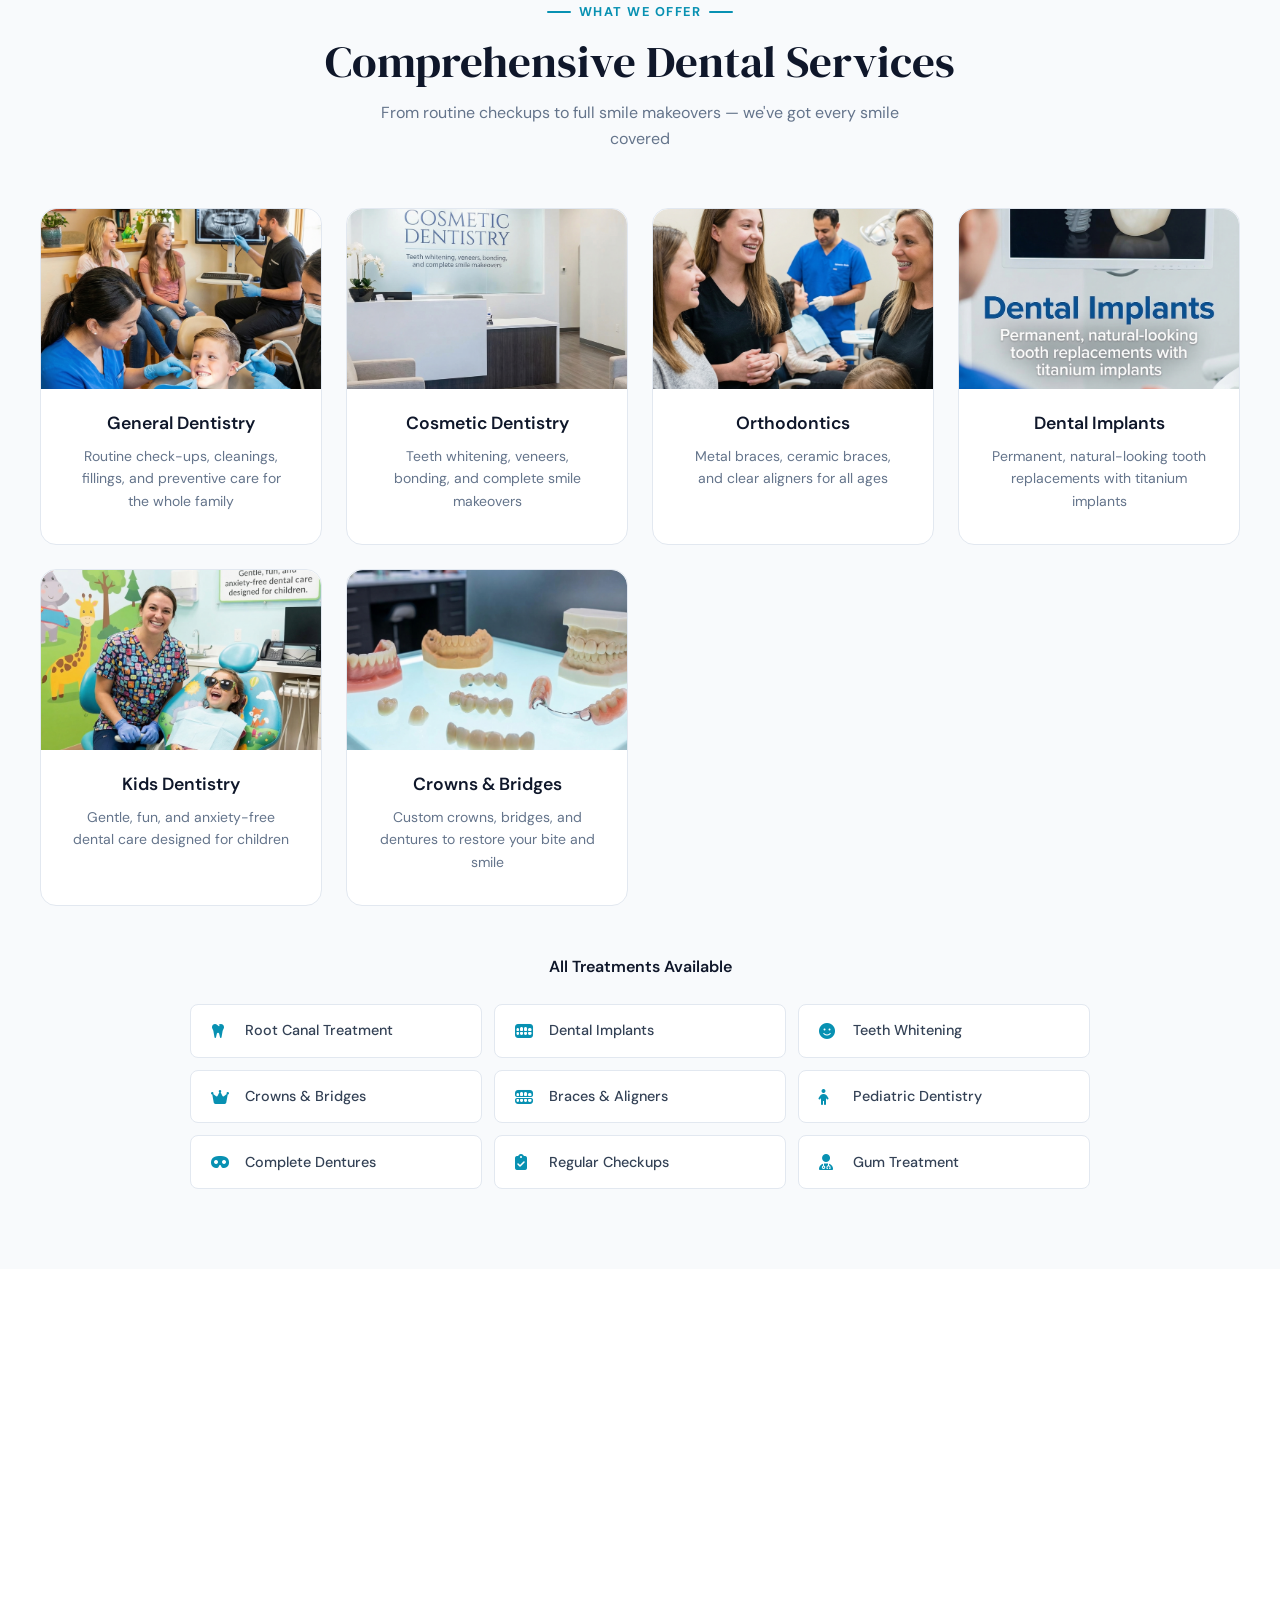
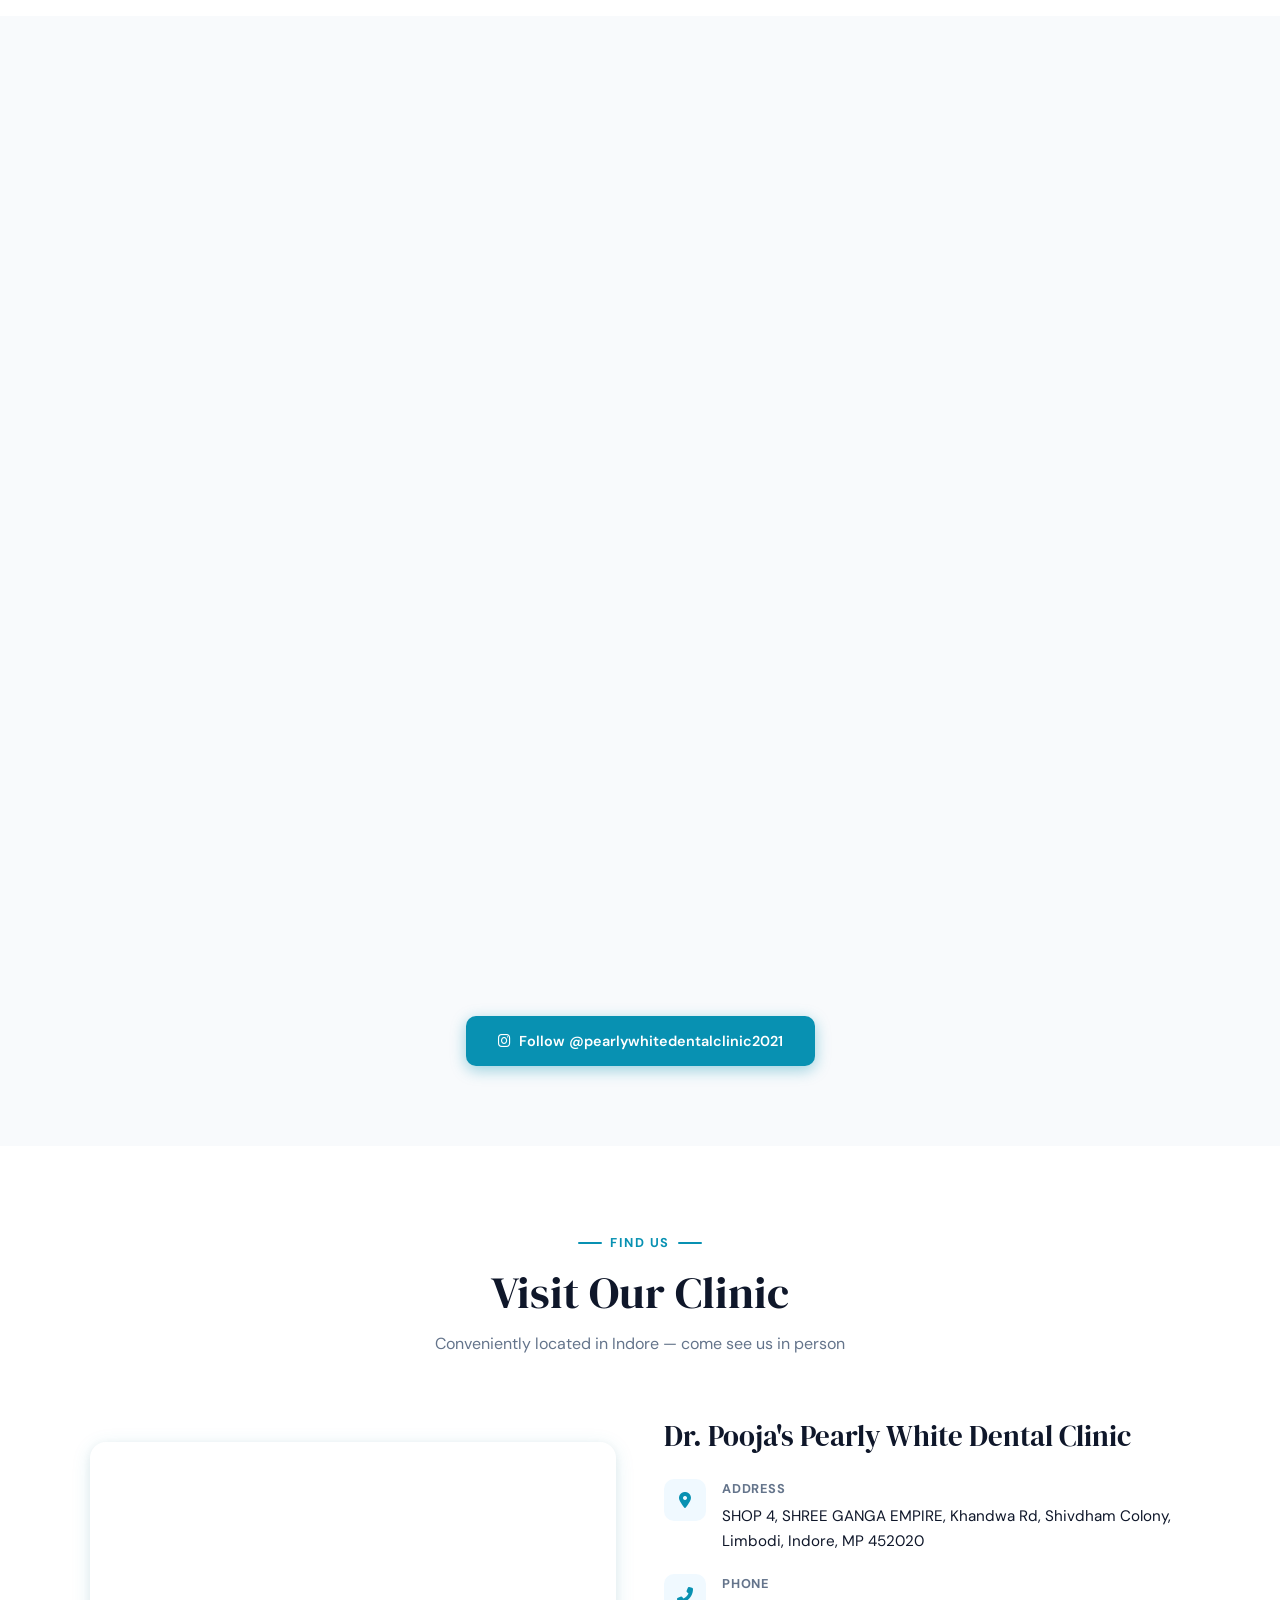
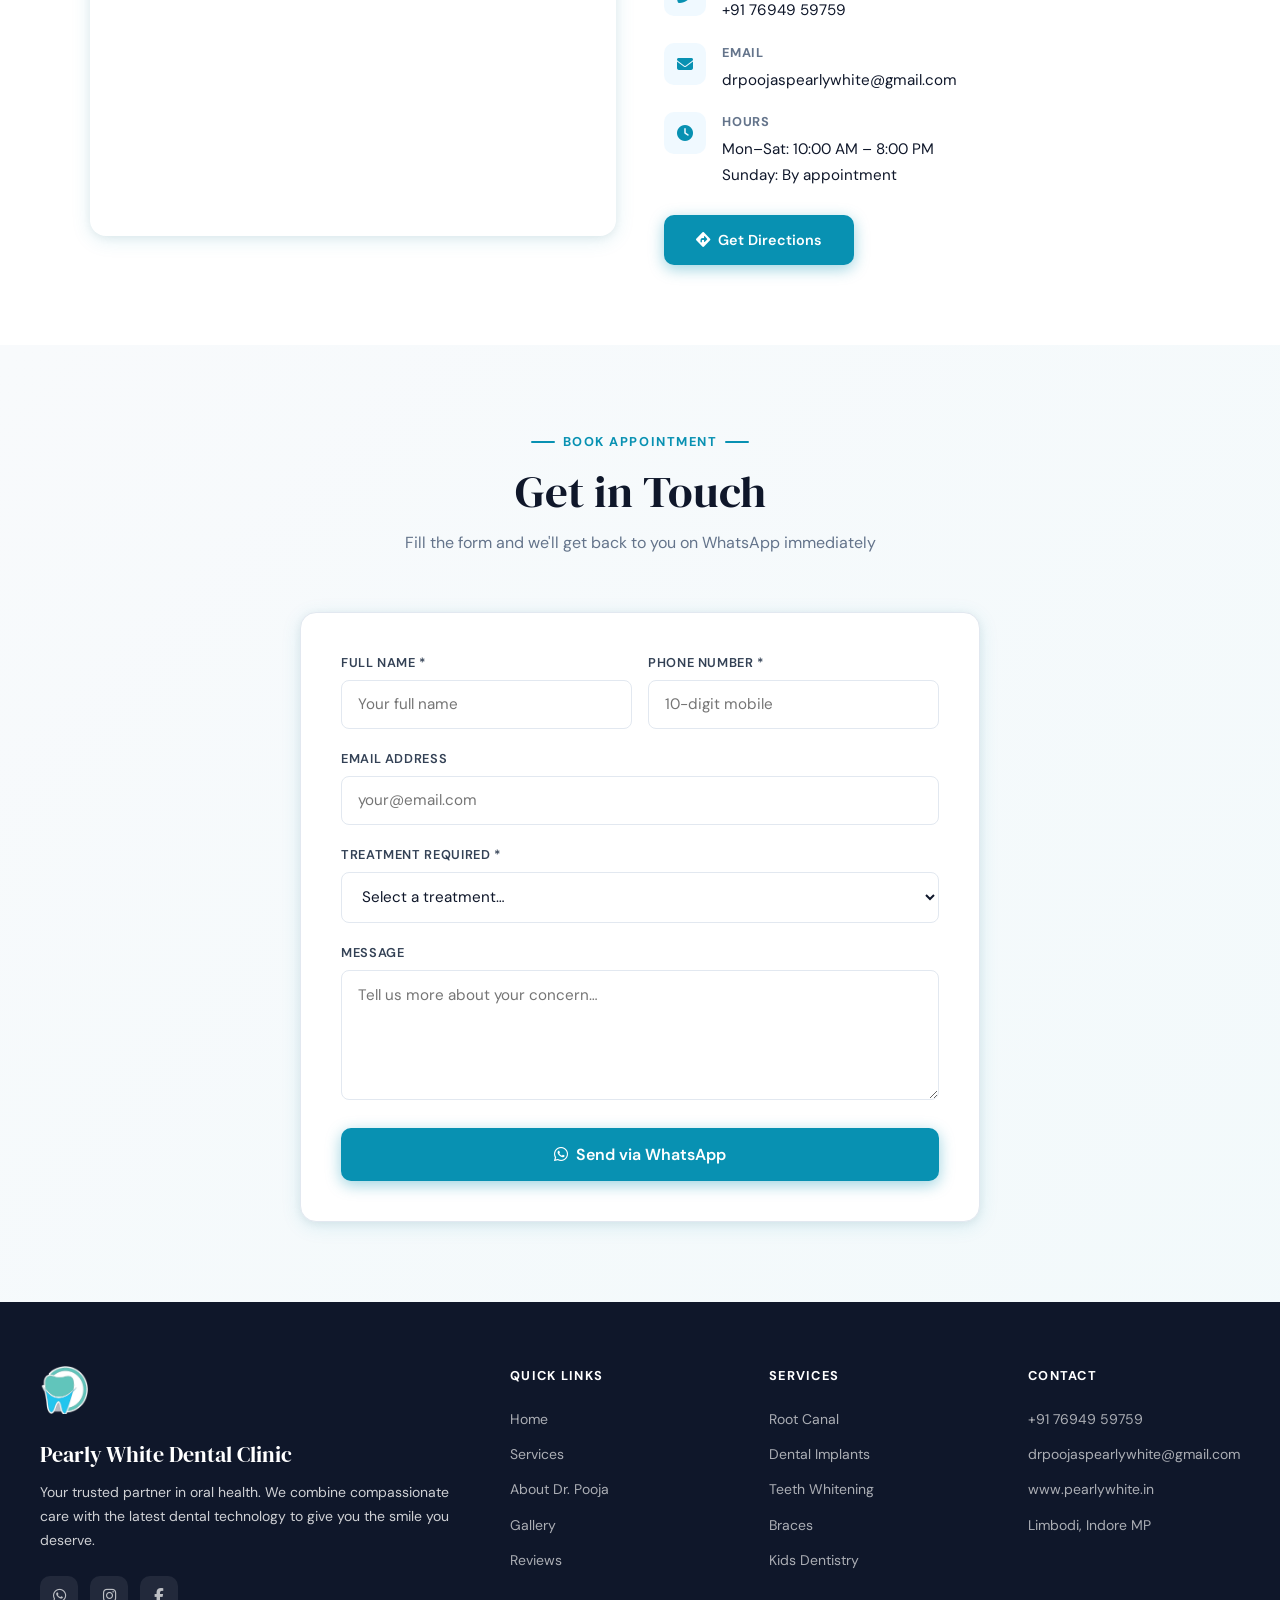
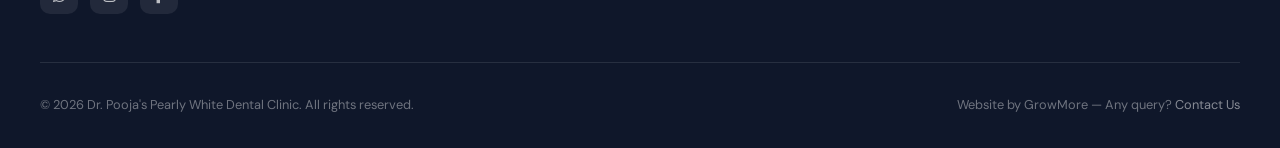
==== commit 8df9fd65: "Update index.html" ====
--- a/index.html
+++ b/index.html
@@ -186,34 +186,48 @@
     <p>From routine checkups to full smile makeovers — we've got every smile covered</p>
   </div>
 
-  <div class="services-grid">
+ <div class="services-grid">
     <div class="service-card reveal reveal-delay-1">
-      <div class="service-icon-wrap"><i class="fas fa-tooth"></i></div>
+      <div class="service-img-wrap">
+  <img src="services_images/general_dentistry.png" alt="General Dentistry">
+</div>
       <h3>General Dentistry</h3>
       <p>Routine check-ups, cleanings, fillings, and preventive care for the whole family</p>
     </div>
     <div class="service-card reveal reveal-delay-2">
-      <div class="service-icon-wrap"><i class="fas fa-smile"></i></div>
+        <div class="service-img-wrap">
+  <img src="services_images/cosmetic_dentistry.png" alt="General Dentistry">
+</div>
+
       <h3>Cosmetic Dentistry</h3>
       <p>Teeth whitening, veneers, bonding, and complete smile makeovers</p>
     </div>
     <div class="service-card reveal reveal-delay-3">
-      <div class="service-icon-wrap"><i class="fas fa-teeth-open"></i></div>
+    <div class="service-img-wrap">
+  <img src="services_images/Orthodonticsmetal.png" alt="General Dentistry">
+</div>
       <h3>Orthodontics</h3>
       <p>Metal braces, ceramic braces, and clear aligners for all ages</p>
     </div>
     <div class="service-card reveal reveal-delay-1">
-      <div class="service-icon-wrap"><i class="fas fa-teeth"></i></div>
+      <div class="service-img-wrap">
+      <img src="services_images/Dental_implantspermanent_naturallooking_tooth_repl_delpmaspu.png" alt="General Dentistry">
+    </div>
+     
       <h3>Dental Implants</h3>
       <p>Permanent, natural-looking tooth replacements with titanium implants</p>
     </div>
     <div class="service-card reveal reveal-delay-2">
-      <div class="service-icon-wrap"><i class="fas fa-child"></i></div>
+      <div class="service-img-wrap">
+  <img src="services_images/Kids_dentistrygentle_fun_and_anxietyfree_dental_ca_delpmaspu (1).png" alt="General Dentistry" height="150px" width="150px">
+</div>
       <h3>Kids Dentistry</h3>
       <p>Gentle, fun, and anxiety-free dental care designed for children</p>
     </div>
     <div class="service-card reveal reveal-delay-3">
-      <div class="service-icon-wrap"><i class="fas fa-crown"></i></div>
+      <div class="service-img-wrap">
+  <img src="services_images/Crowns__bridgescustom_crowns_bridges_and_dentures__delpmaspu (1).png" alt="General Dentistry" height="150px" width="150px">
+</div>
       <h3>Crowns & Bridges</h3>
       <p>Custom crowns, bridges, and dentures to restore your bite and smile</p>
     </div>
--- a/style.css
+++ b/style.css
@@ -405,6 +405,28 @@
 .services {
   background: var(--light);
 }
+
+.service-img-wrap {
+  width: calc(100% + 4rem);
+  height: 180px;
+  margin: -2rem -2rem 1.25rem -2rem;
+  overflow: hidden;
+  border-radius: var(--radius) var(--radius) 0 0;
+}
+
+.service-img-wrap img {
+  width: 100%;
+  height: 100%;
+  object-fit: cover;
+  object-position: center;
+  display: block;
+  transition: transform 0.5s ease;
+}
+
+.service-card:hover .service-img-wrap img {
+  transform: scale(1.07);
+}
+
 .services-grid {
   display: grid;
   grid-template-columns: repeat(auto-fit, minmax(260px, 1fr));
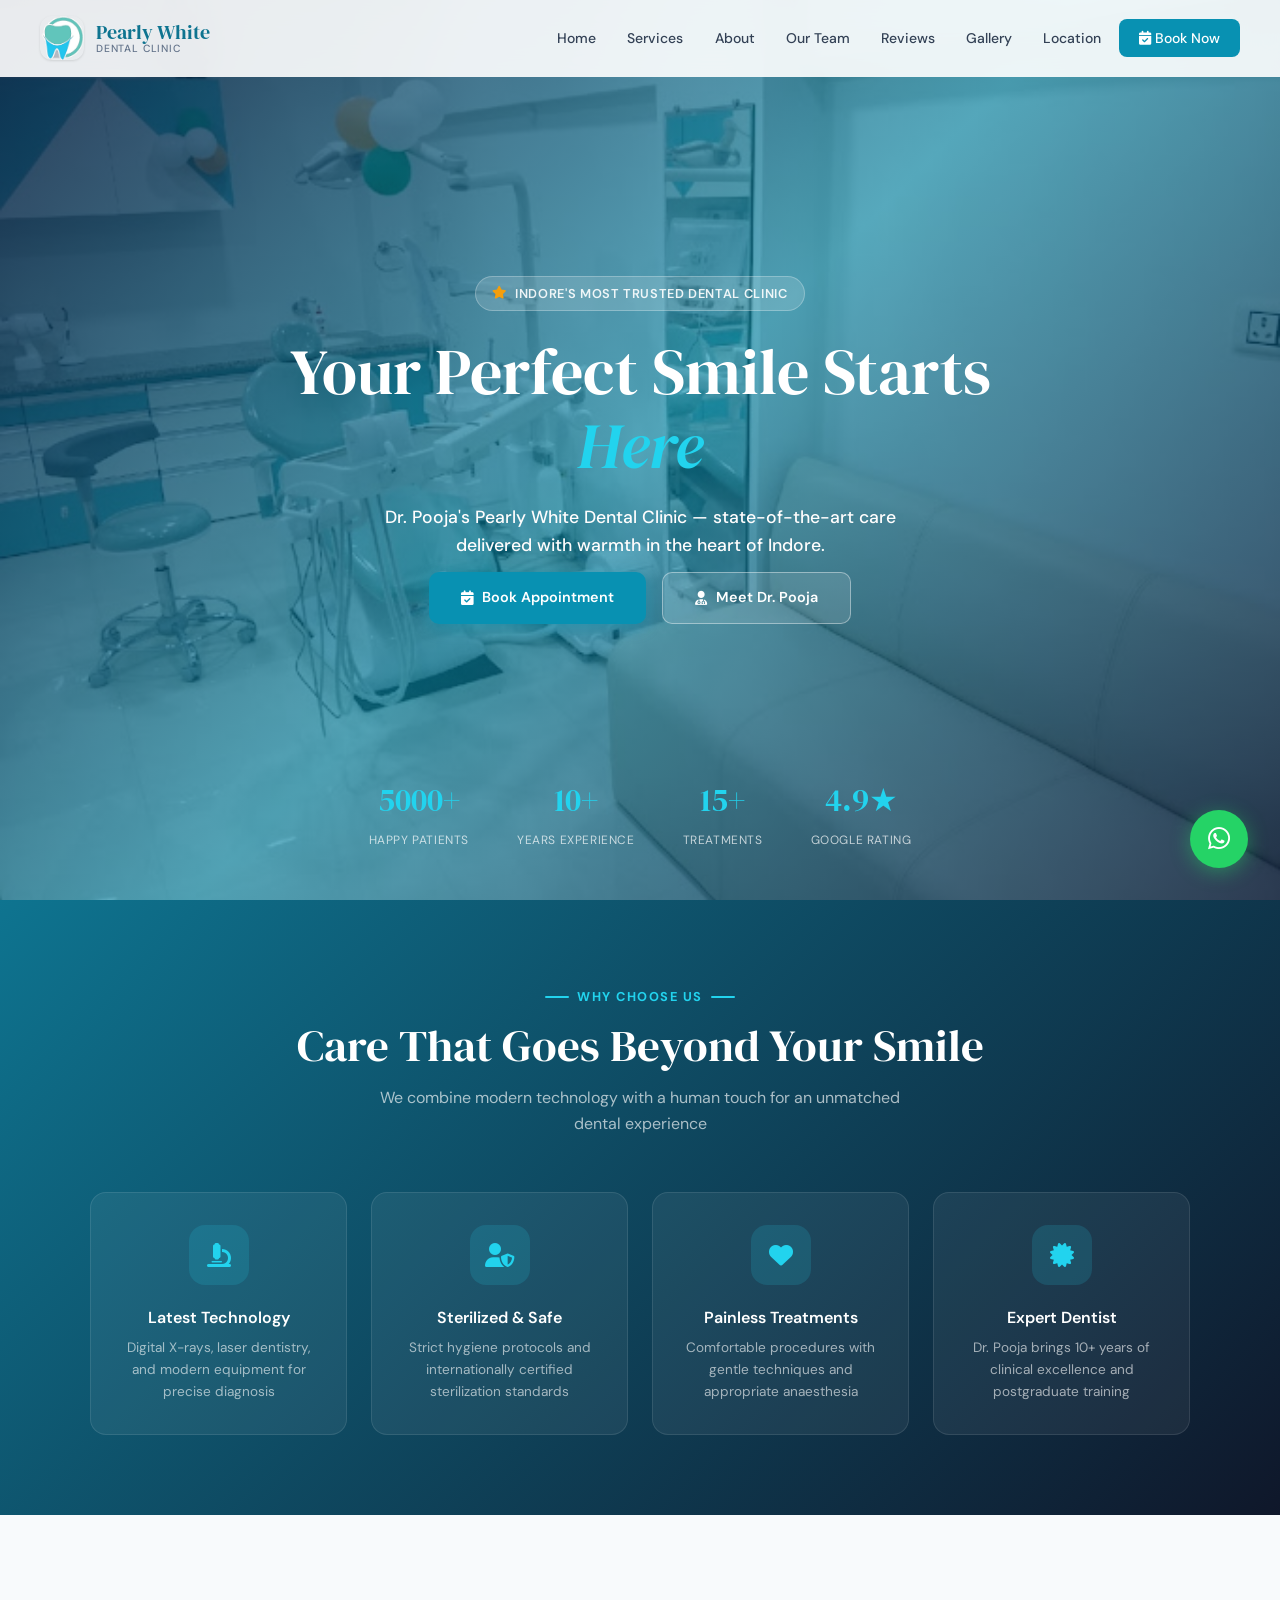
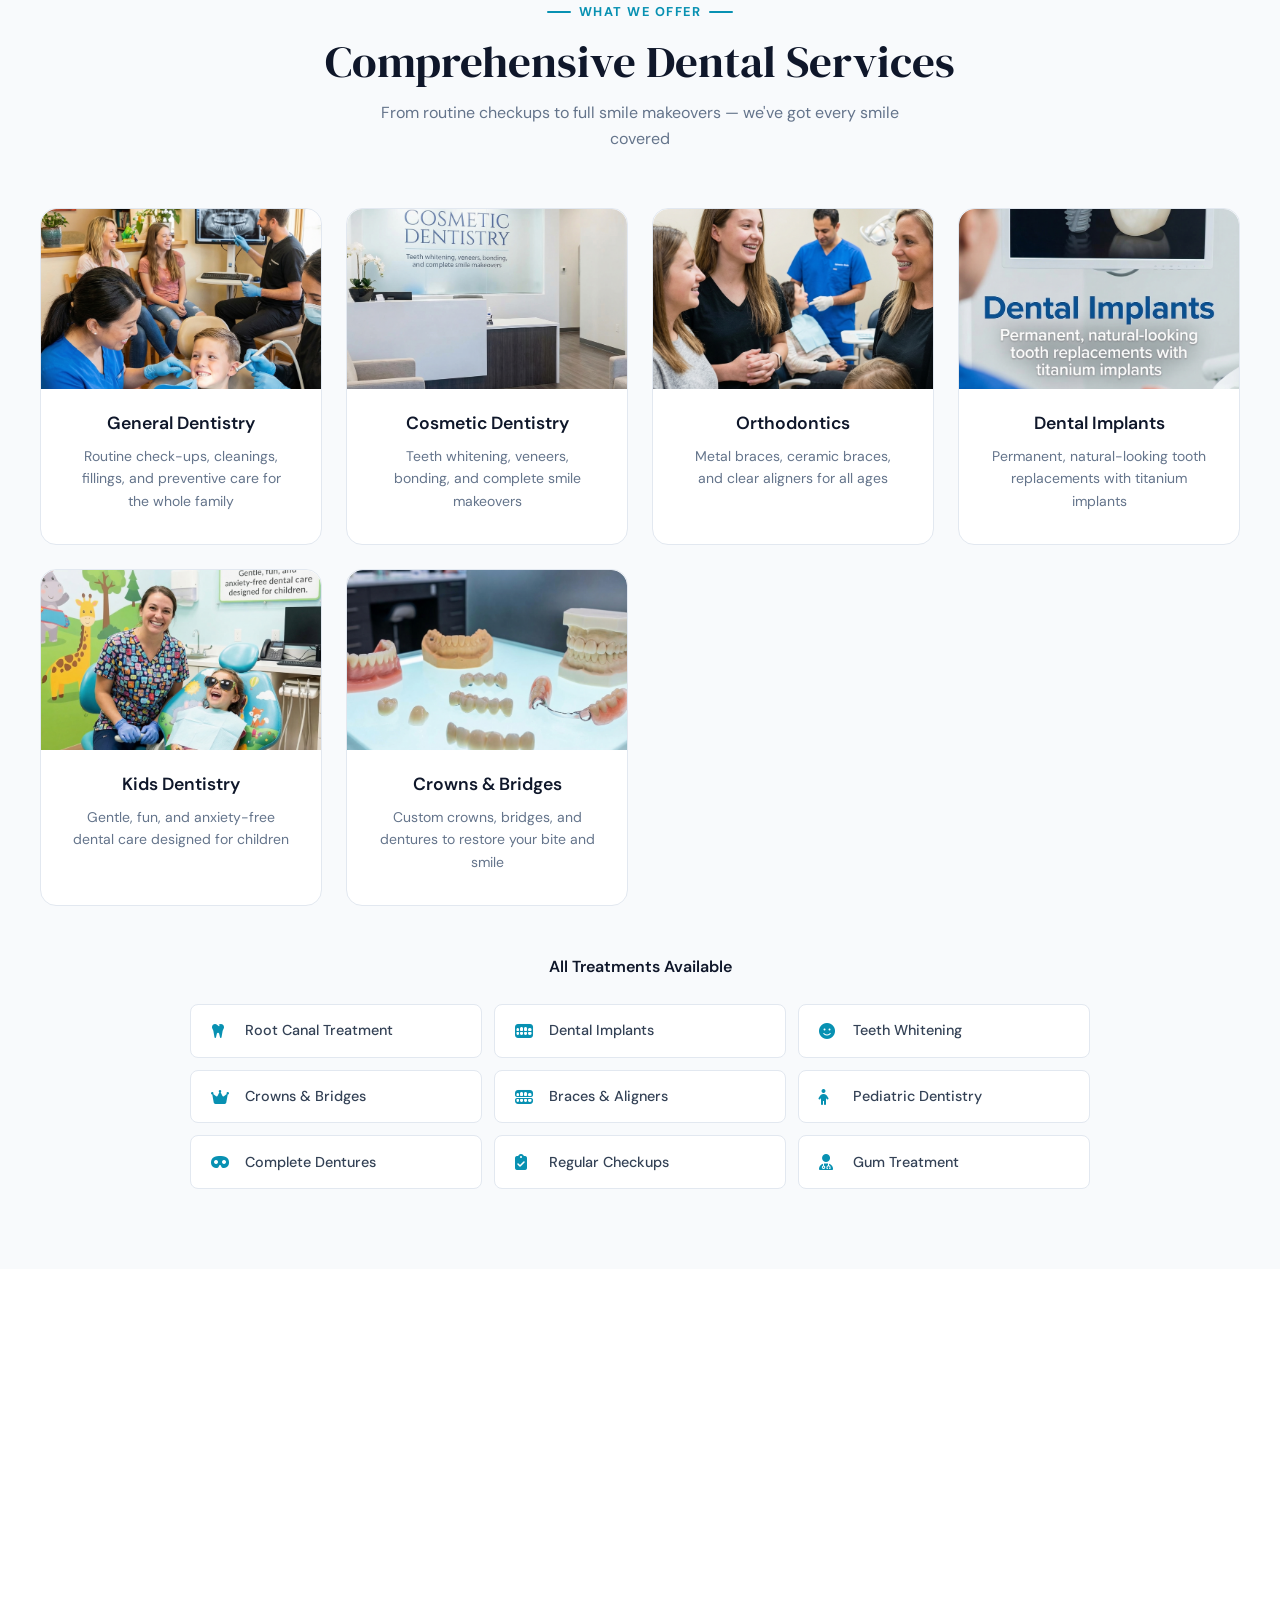
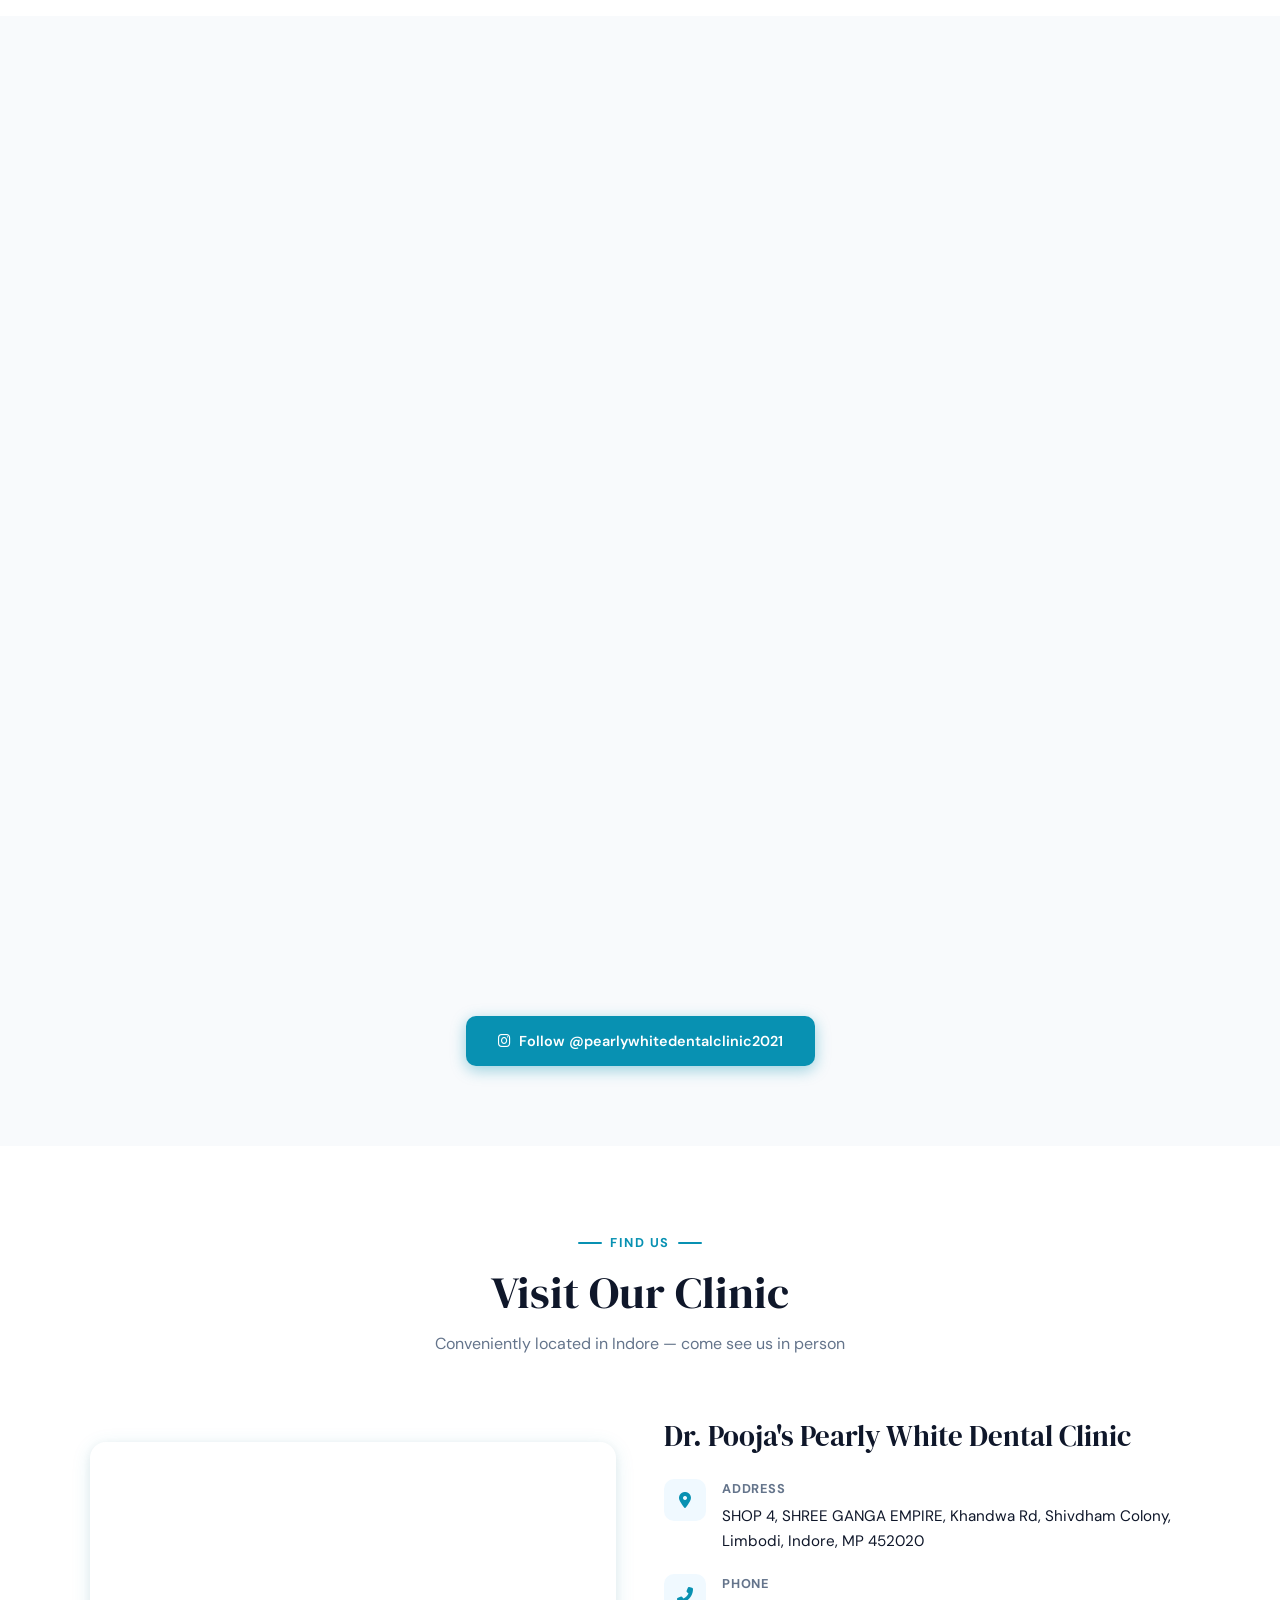
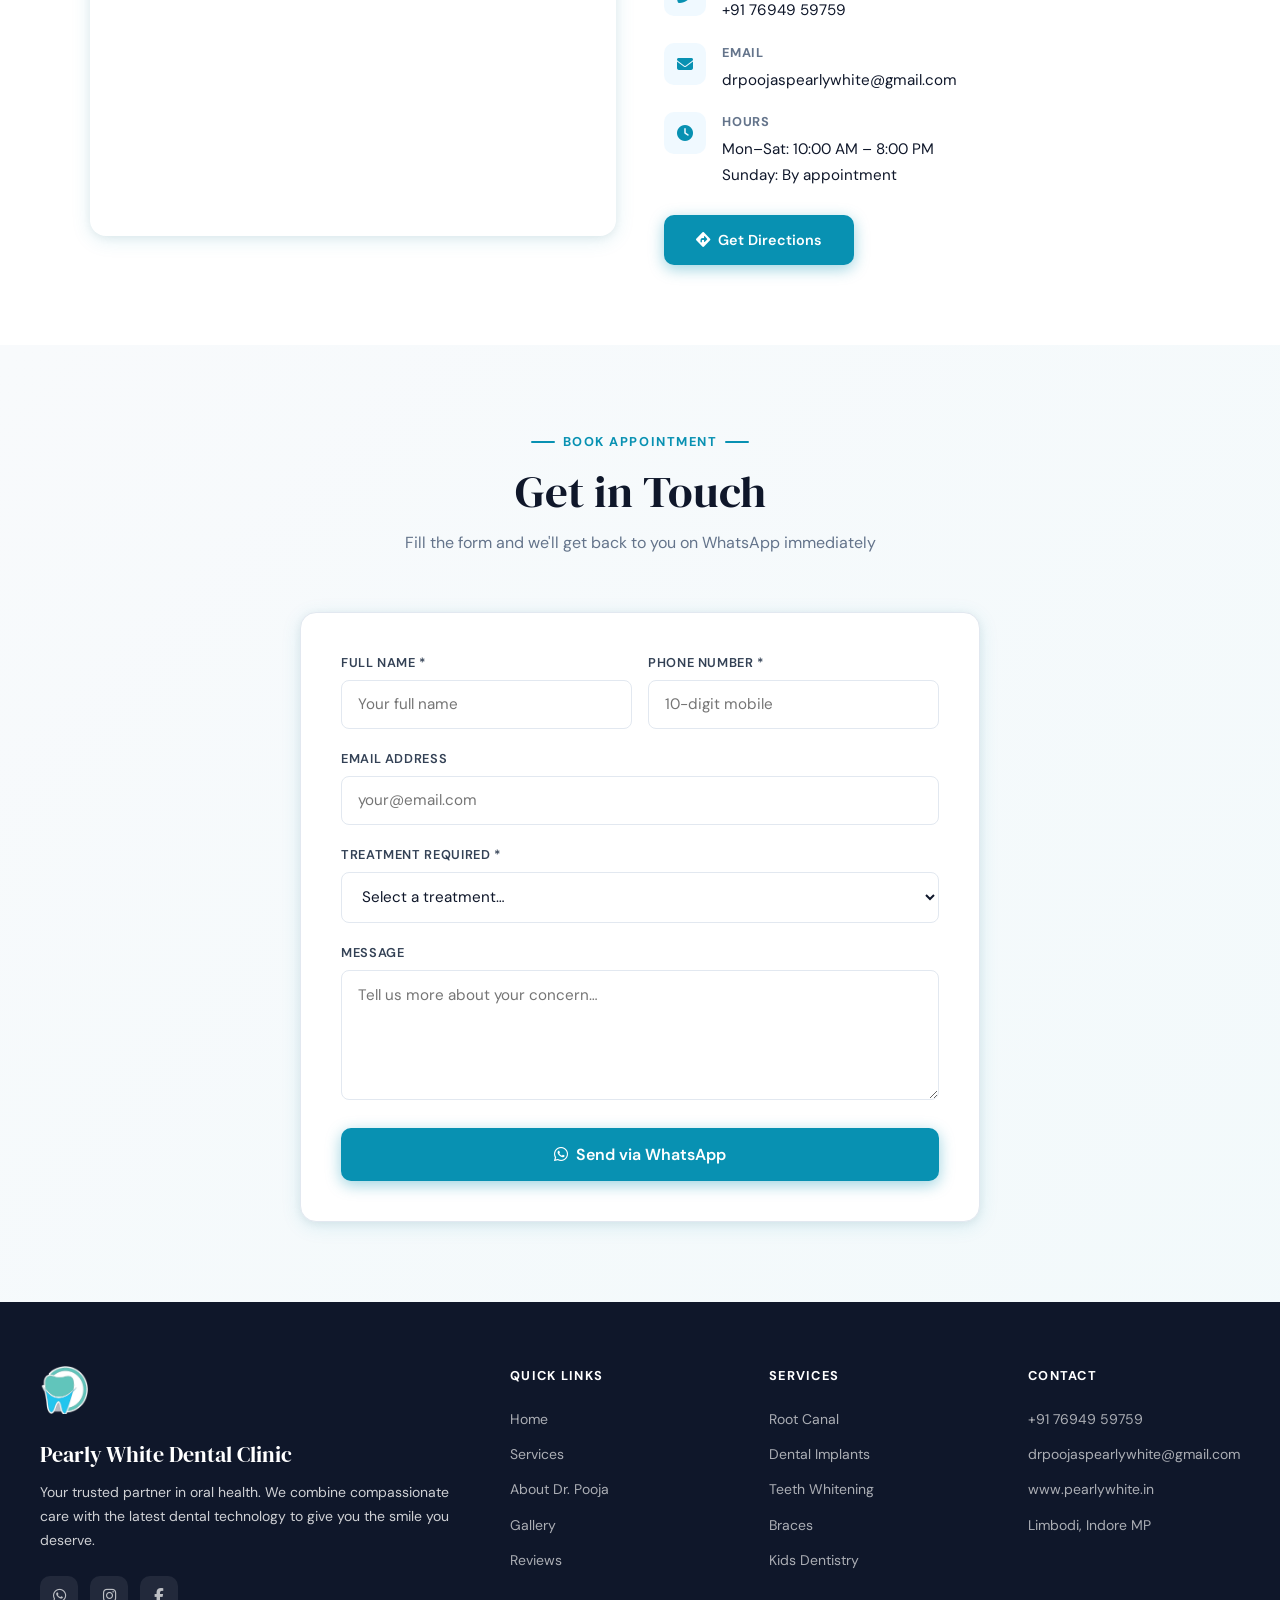
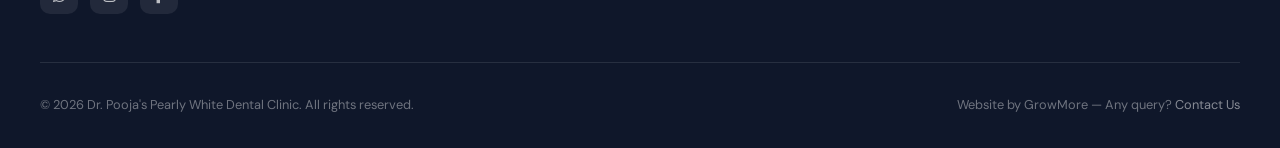
==== commit 699eaded: "Update index.html" ====
--- a/index.html
+++ b/index.html
@@ -6,7 +6,7 @@
   <title>Dr. Pooja's Pearly White Dental Clinic — Best Dentist in Indore</title>
   <link rel="icon" type="image/x-icon" href="logo.png">
   <meta name="description" content="Dr. Pooja's Pearly White Dental Clinic — Indore's most trusted dental care. Implants, braces, whitening, RCT, cosmetic dentistry & more.">
-  <meta property="og:image" content="https://pearlywhite.in/logo.png">
+  <meta property="og:image" content="">
   <meta property="og:type" content="website">
   <meta name="theme-color" content="#0891b2">
   <link rel="stylesheet" href="style.css">
@@ -102,6 +102,7 @@
     <li><a href="#home">Home</a></li>
     <li><a href="#services">Services</a></li>
     <li><a href="about.html">About</a></li>
+    <li><a href="team.html">Our Team</a></li>
     <li><a href="#testimonials">Reviews</a></li>
     <li><a href="gallery.html">Gallery</a></li>
     <li><a href="#location">Location</a></li>
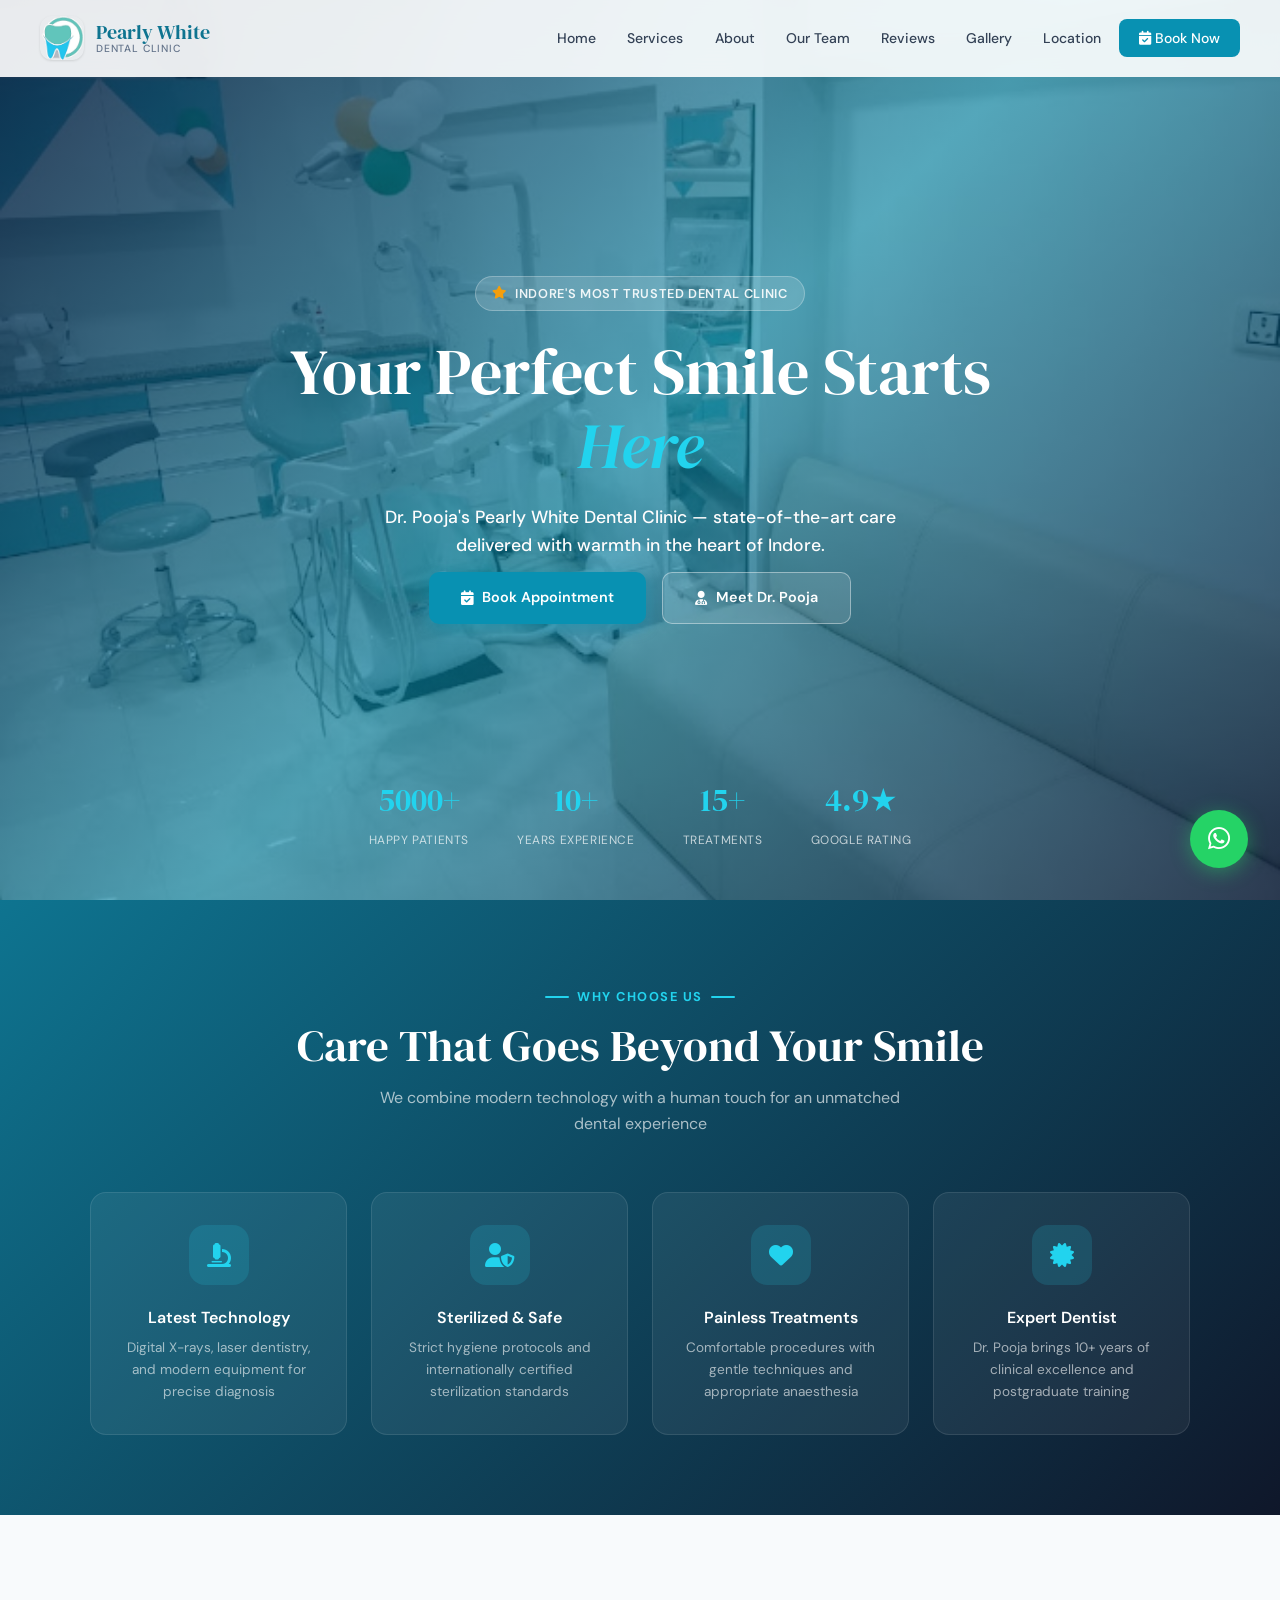
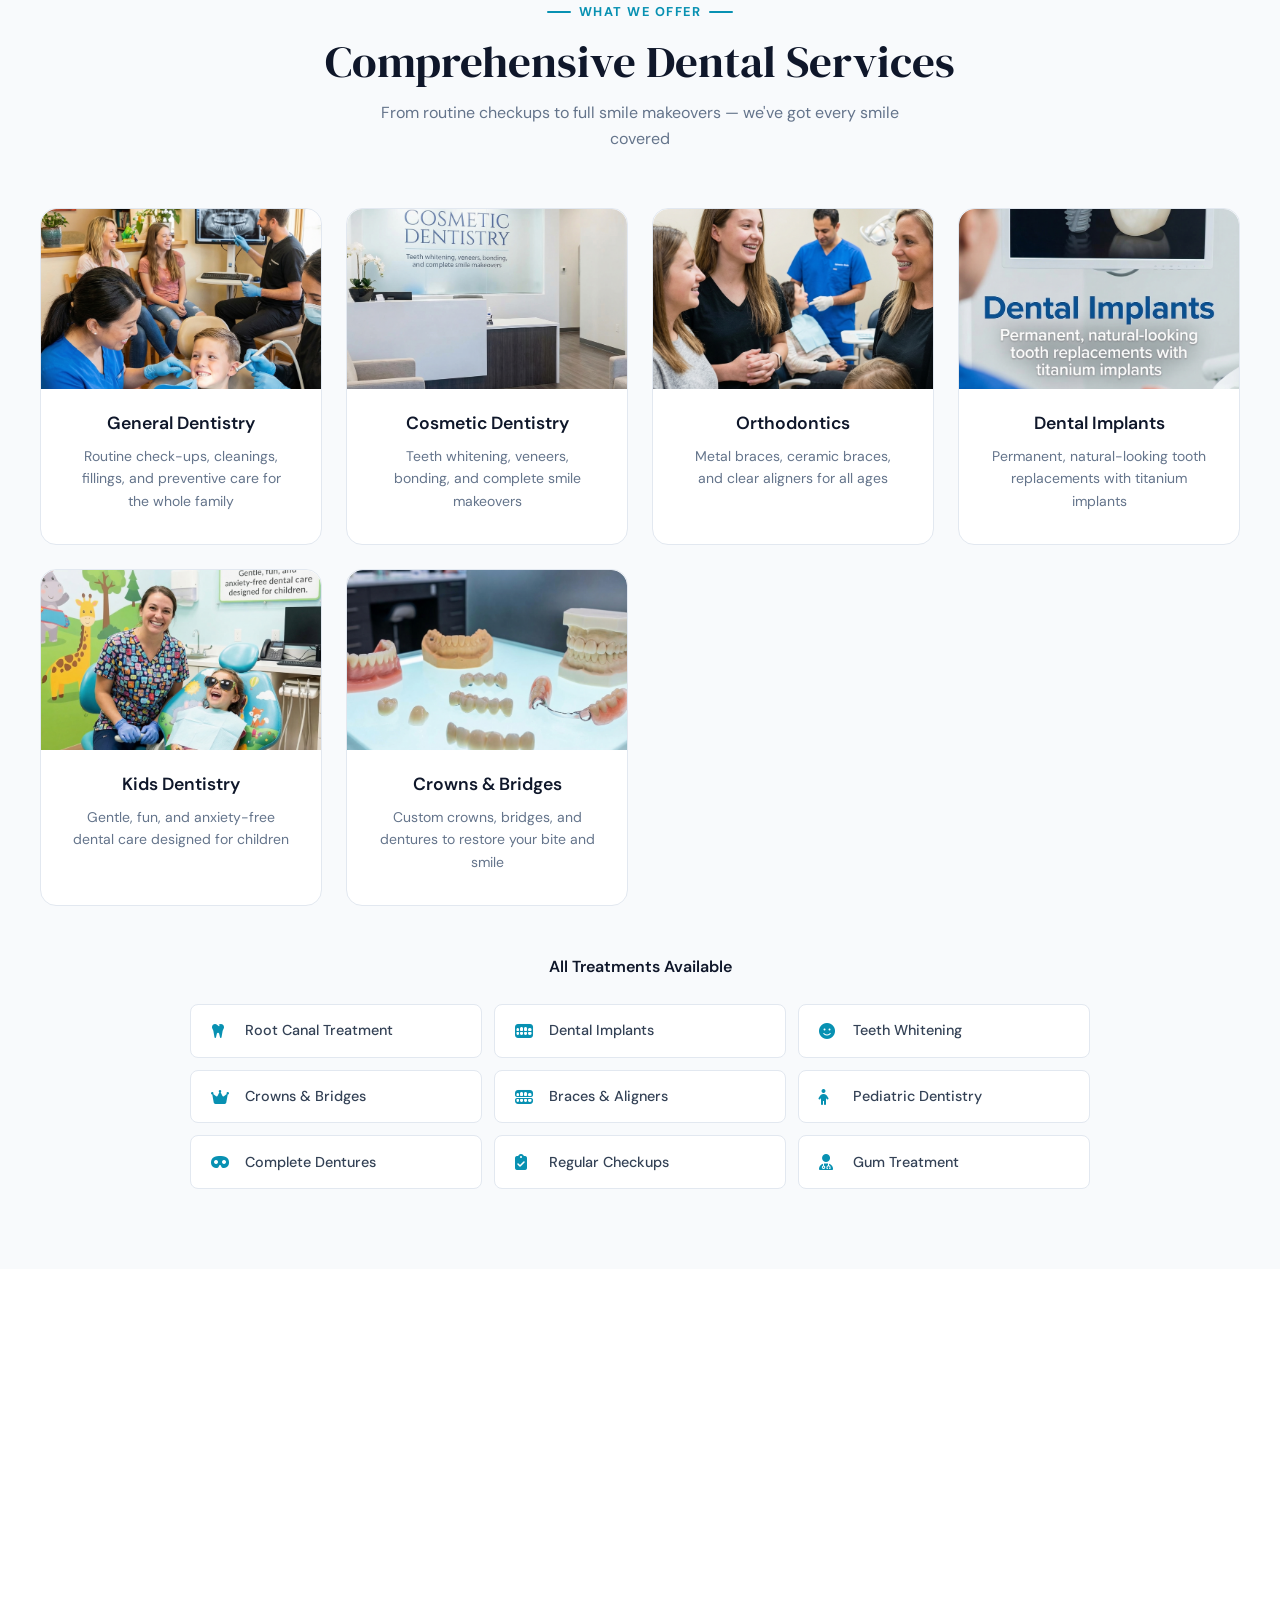
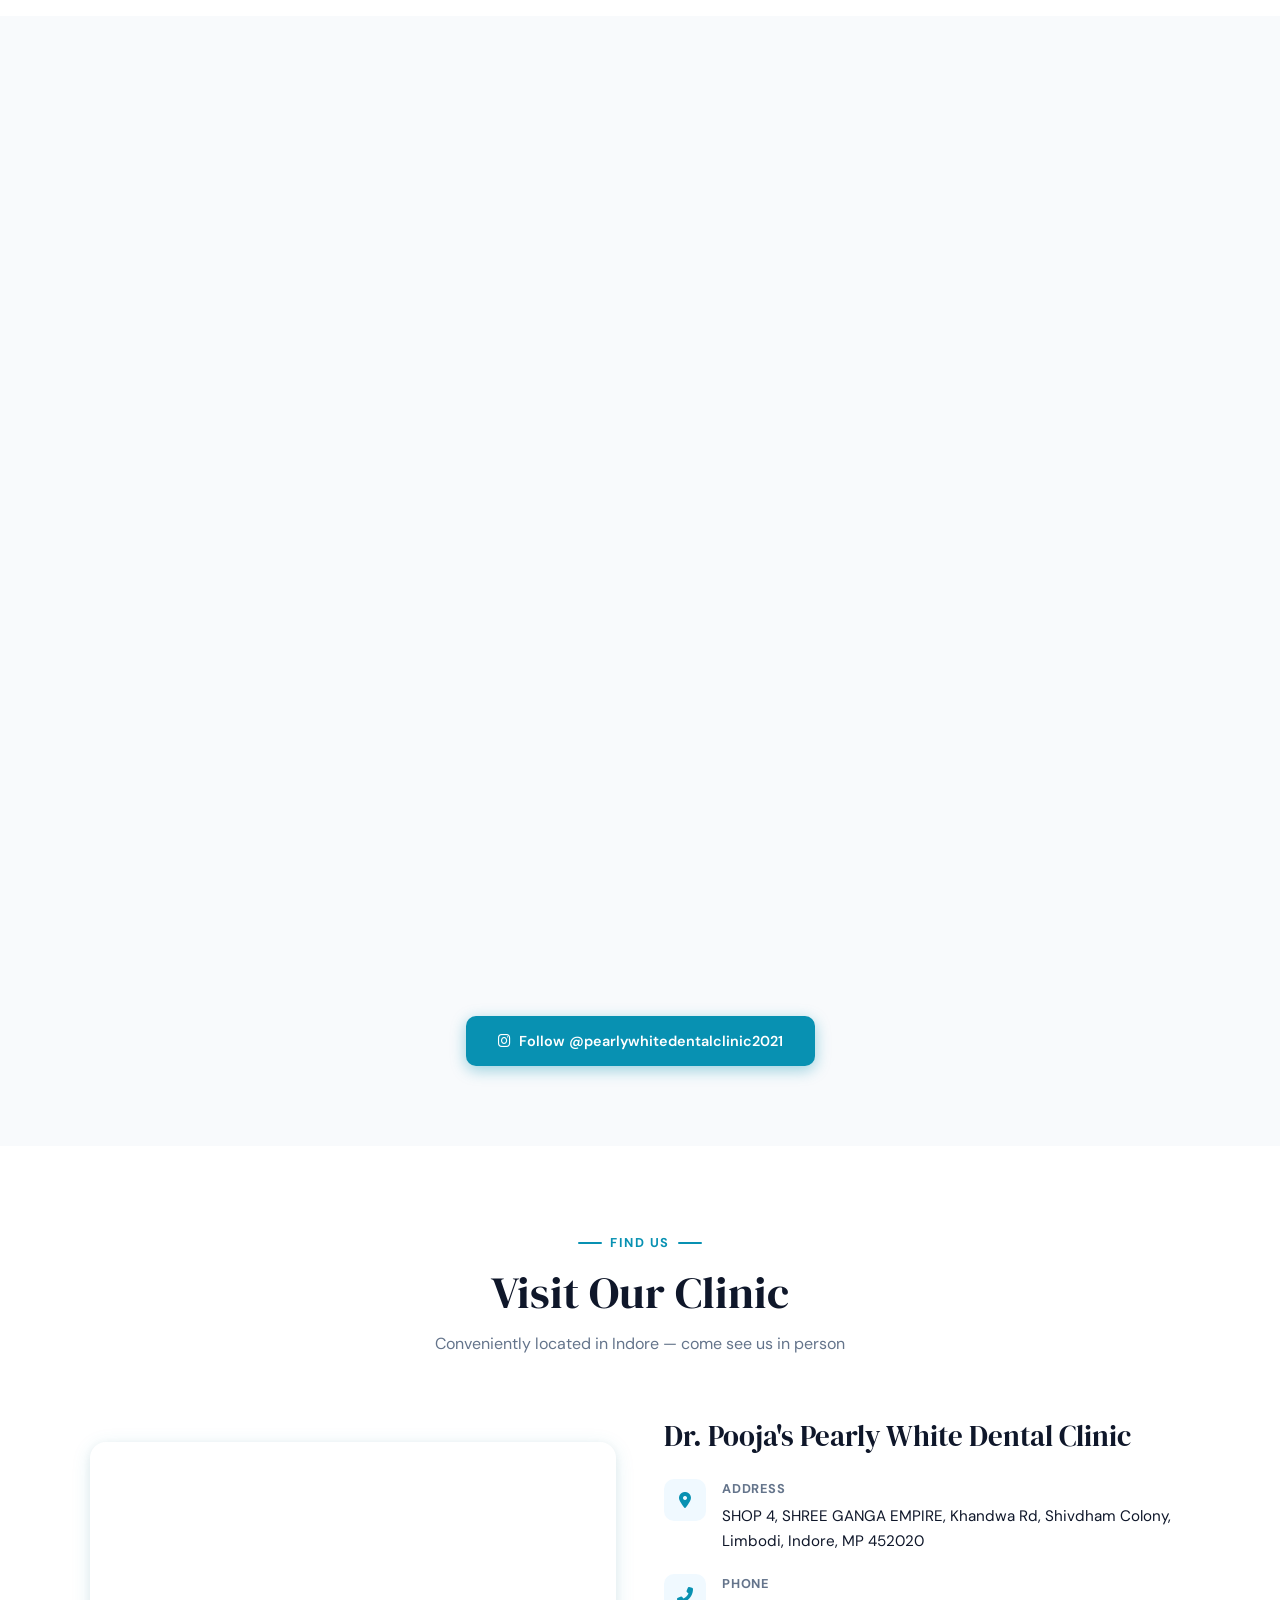
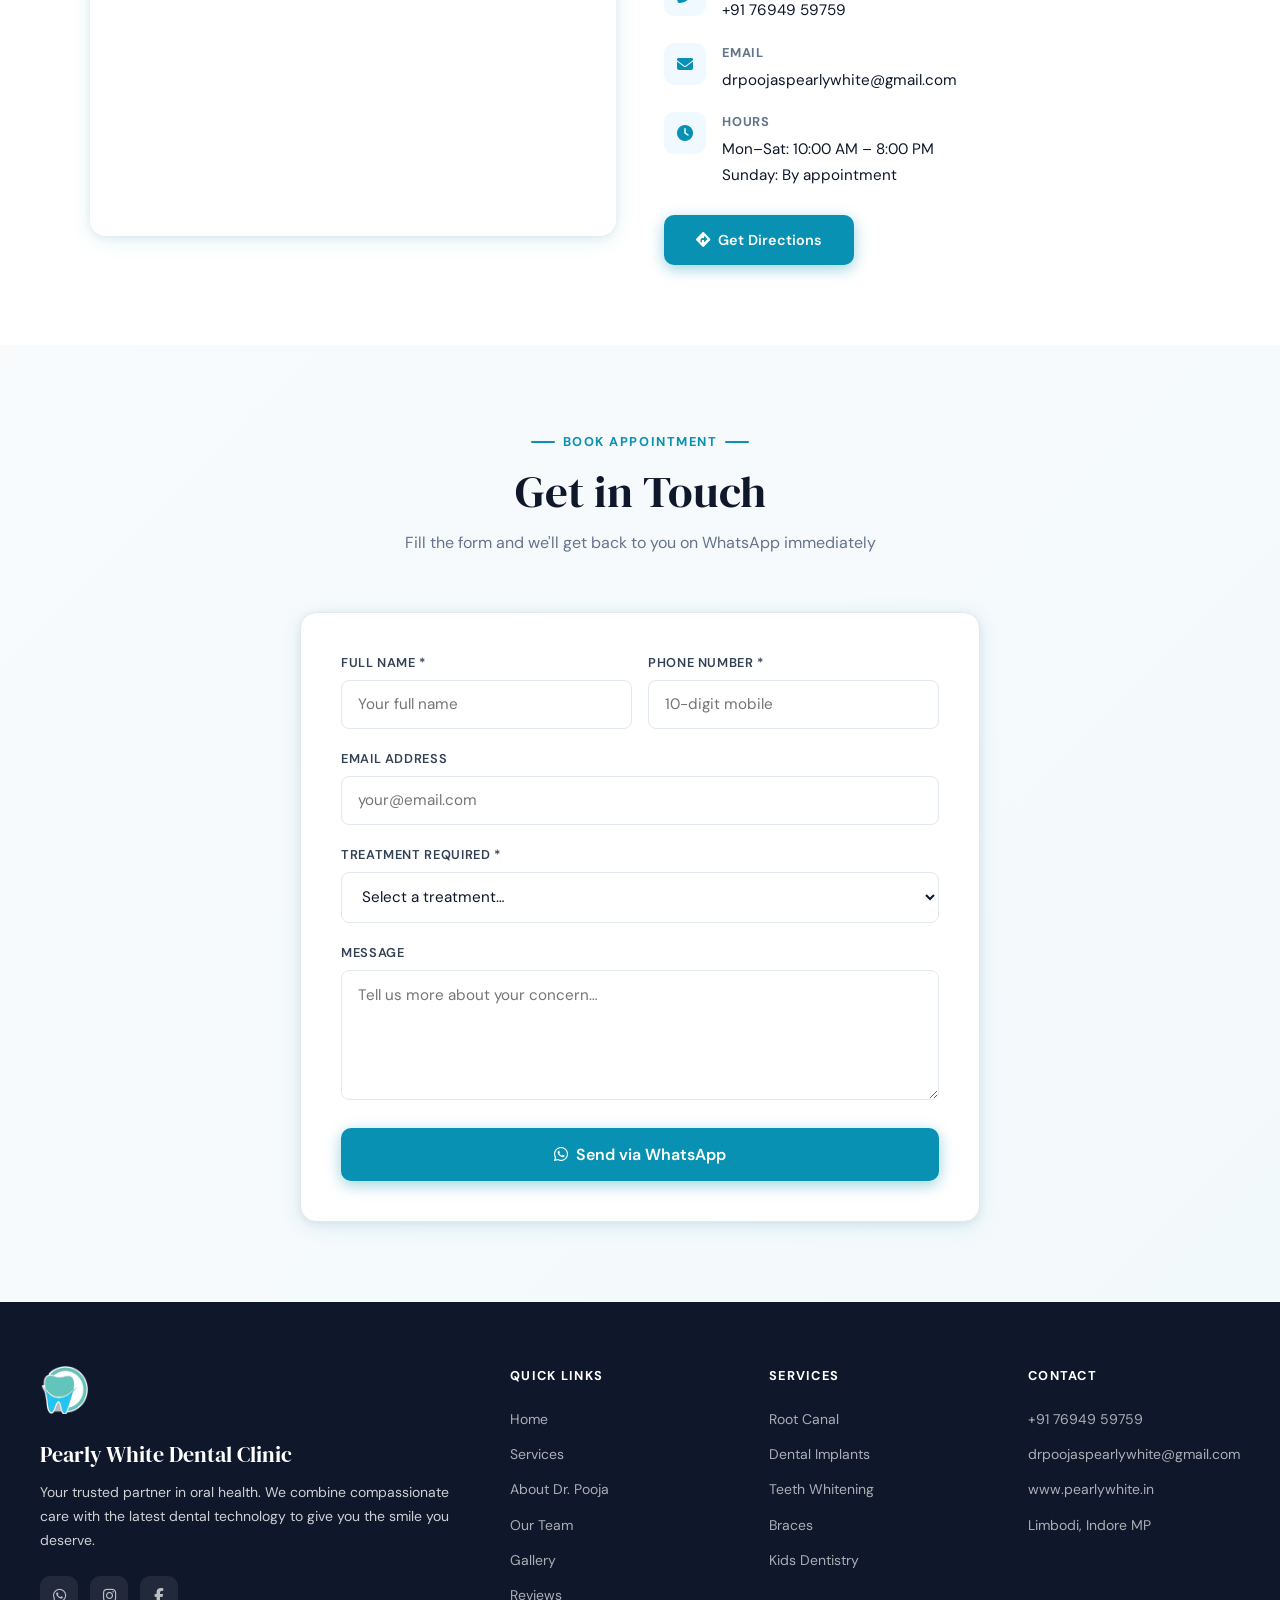
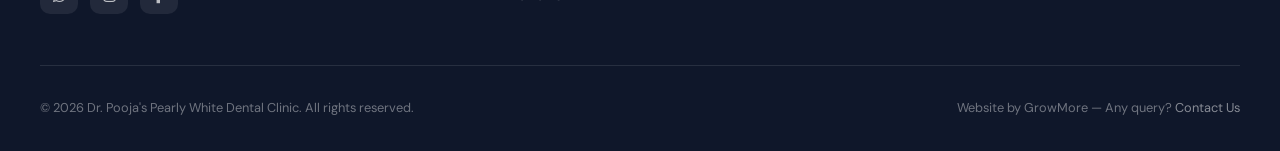
==== commit 5d1b36e1: "Update index.html" ====
--- a/index.html
+++ b/index.html
@@ -414,6 +414,7 @@
         <li><a href="#home">Home</a></li>
         <li><a href="#services">Services</a></li>
         <li><a href="about.html">About Dr. Pooja</a></li>
+        <li><a href="team.html">Our Team</a></li>
         <li><a href="gallery.html">Gallery</a></li>
         <li><a href="#testimonials">Reviews</a></li>
       </ul>
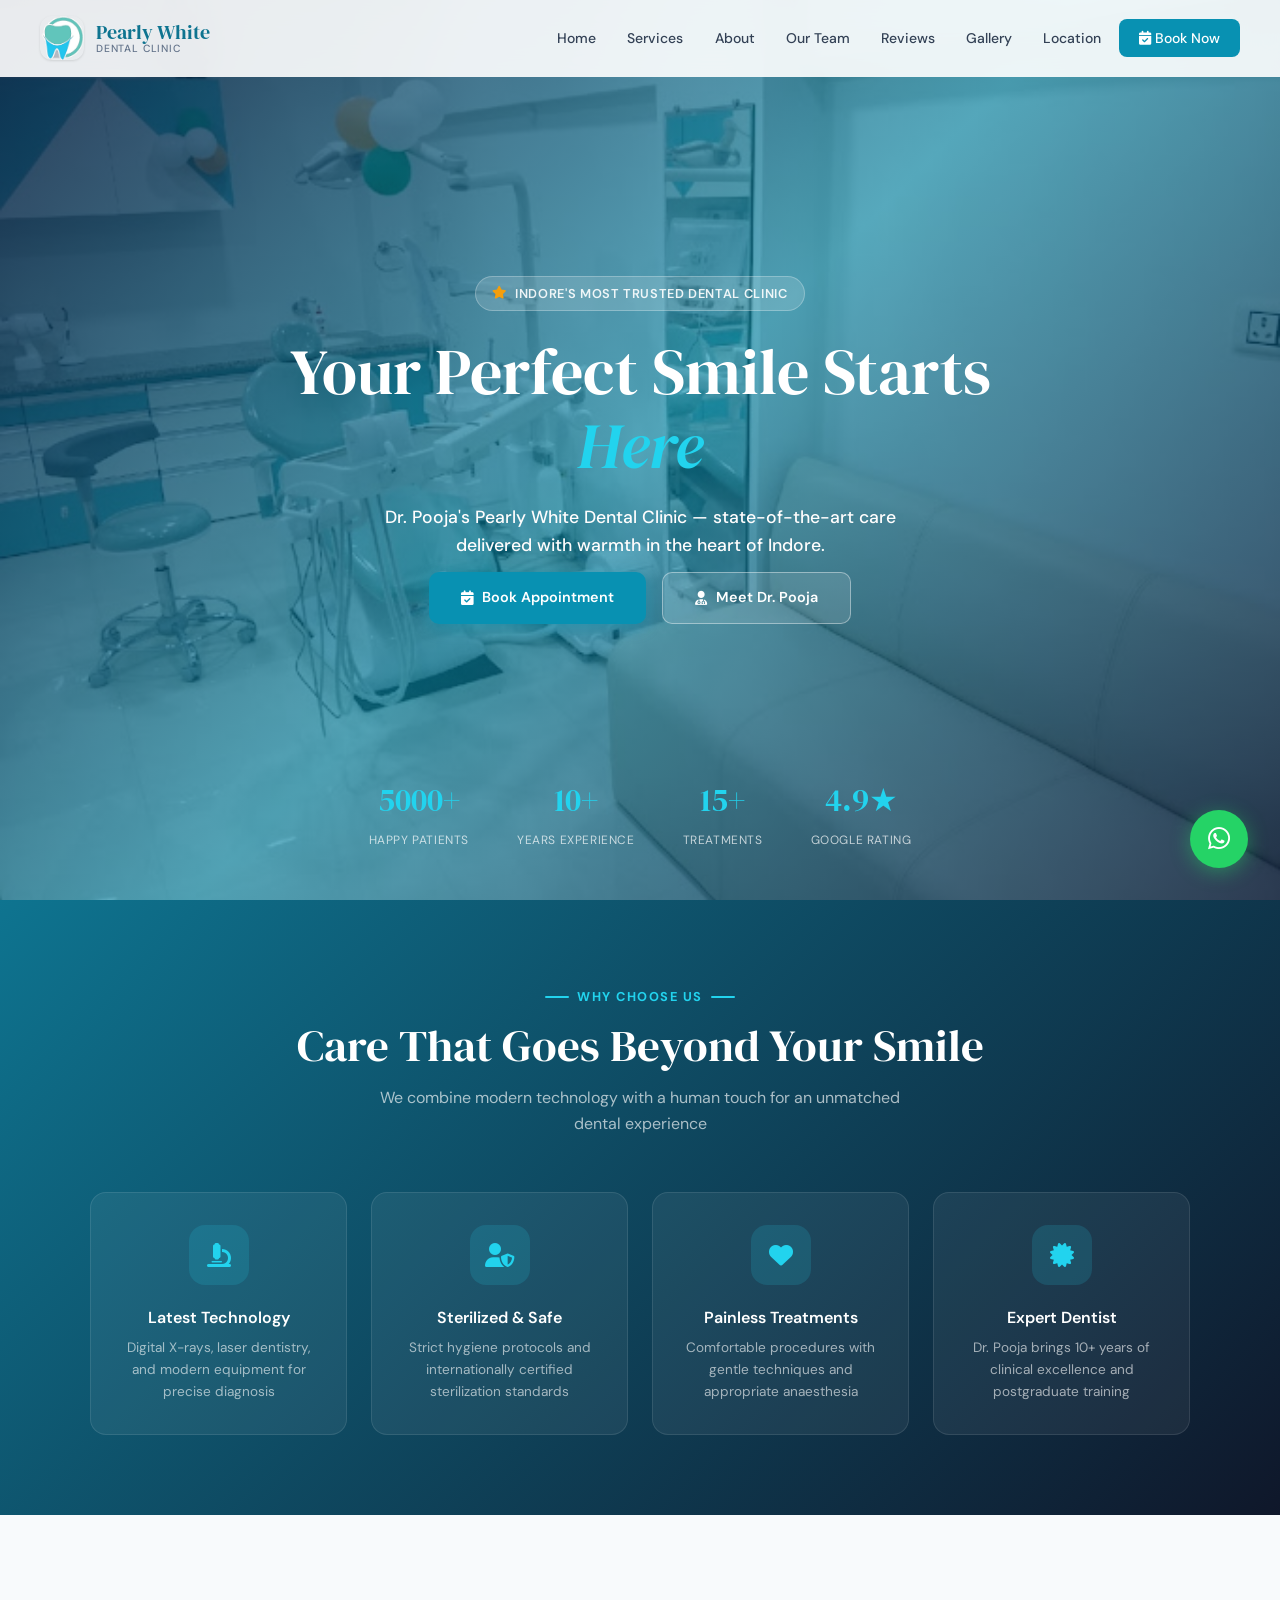
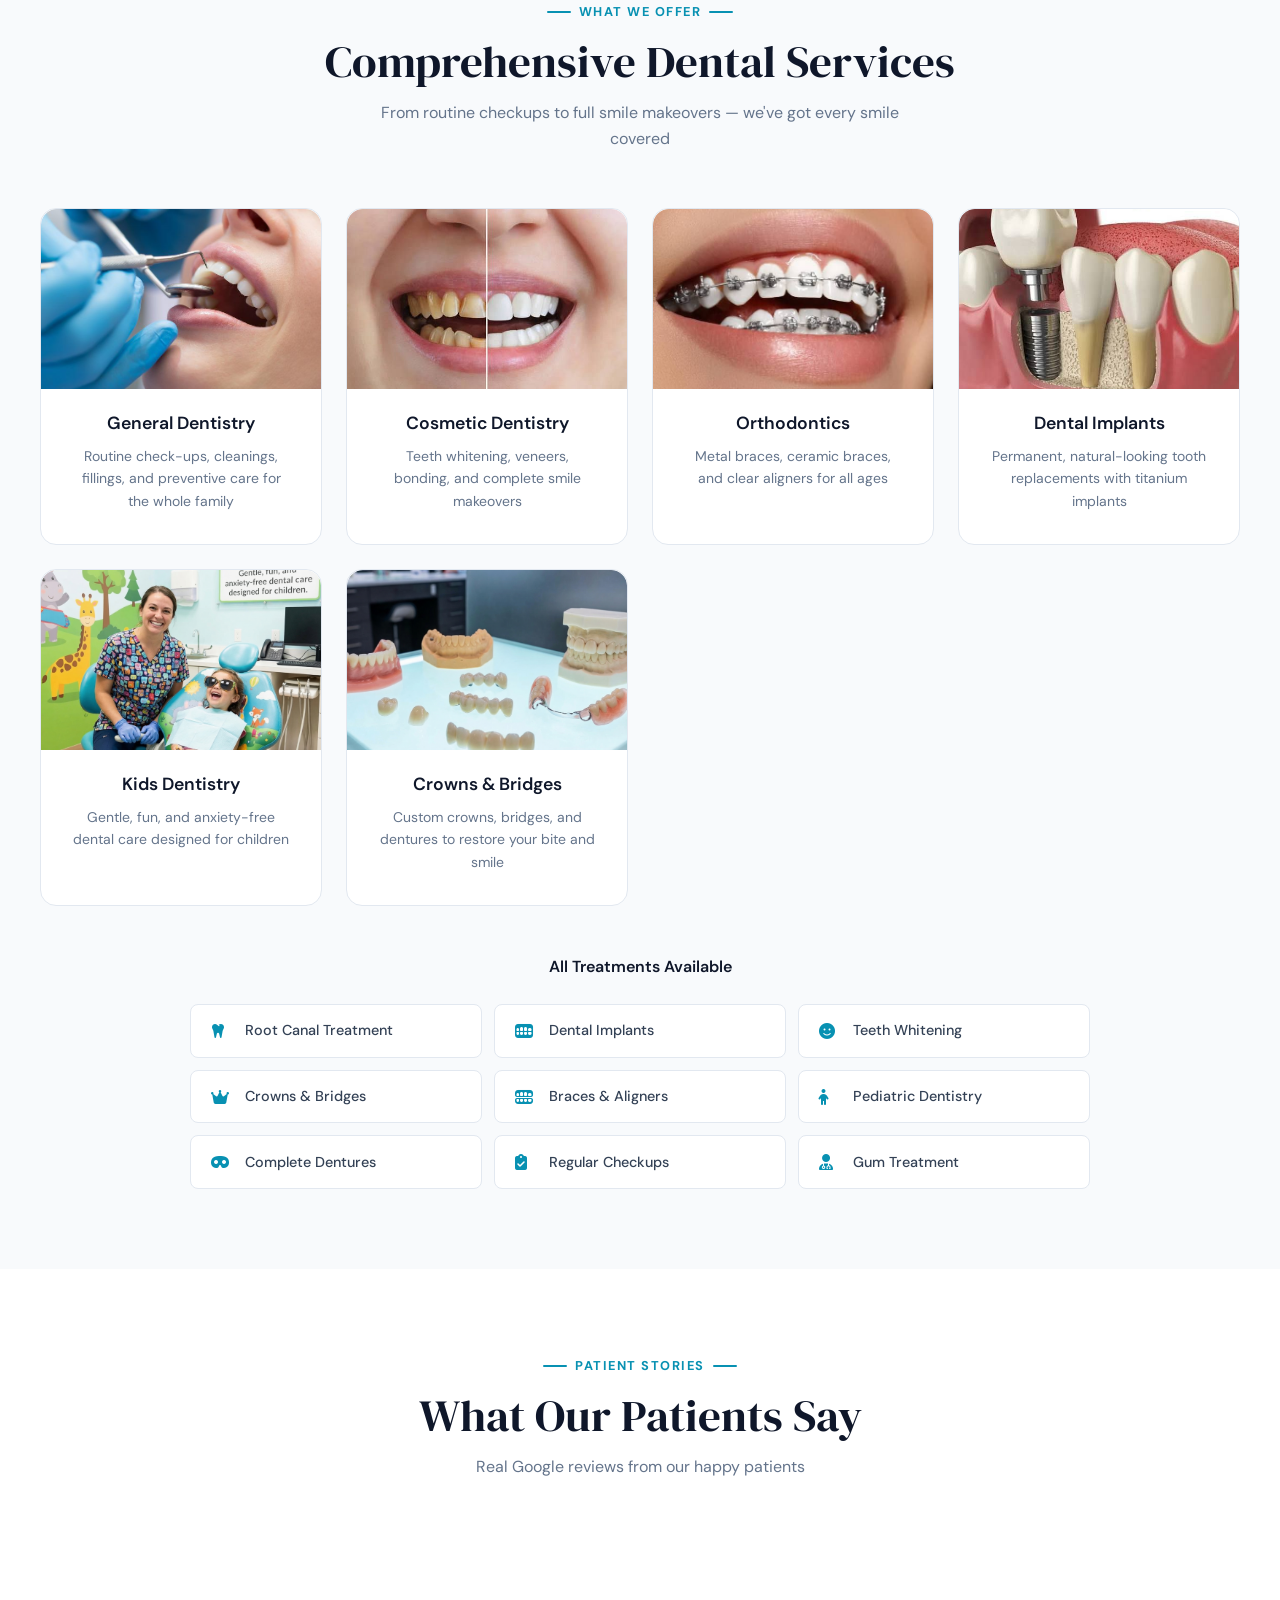
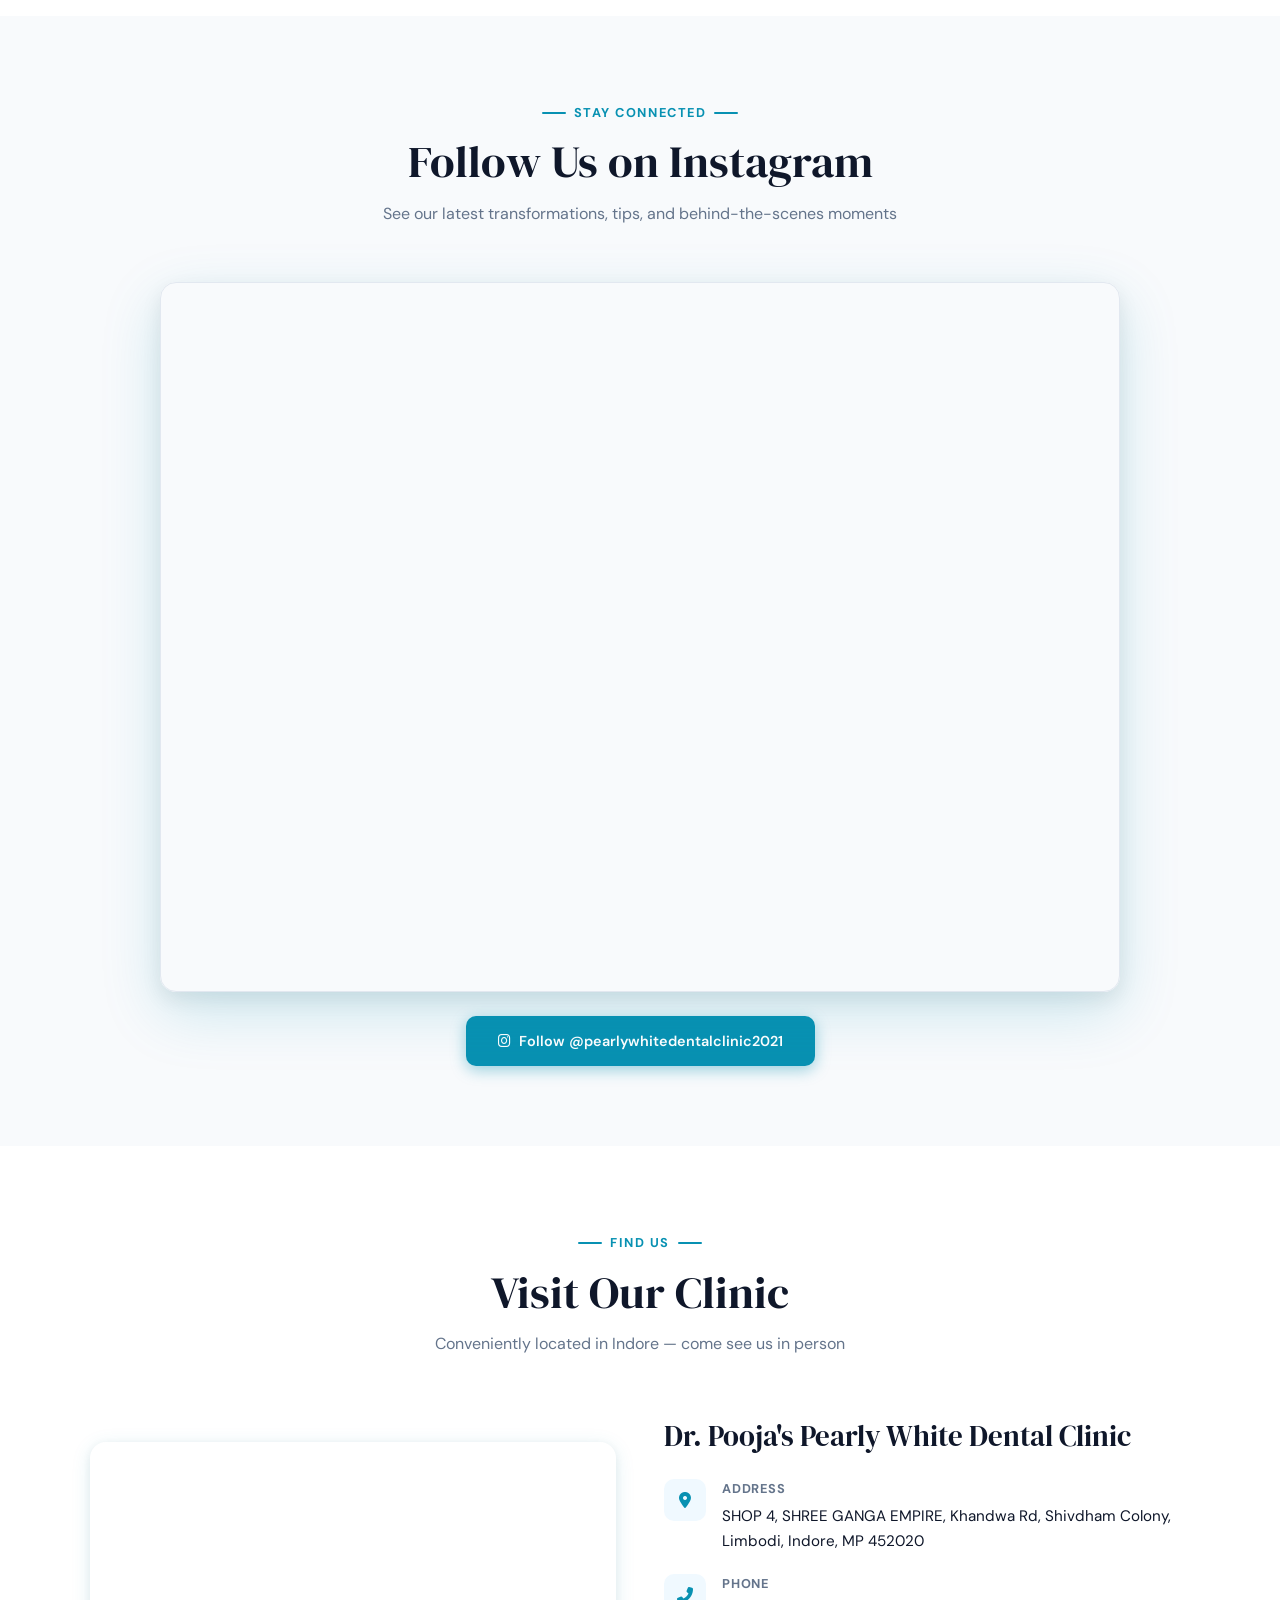
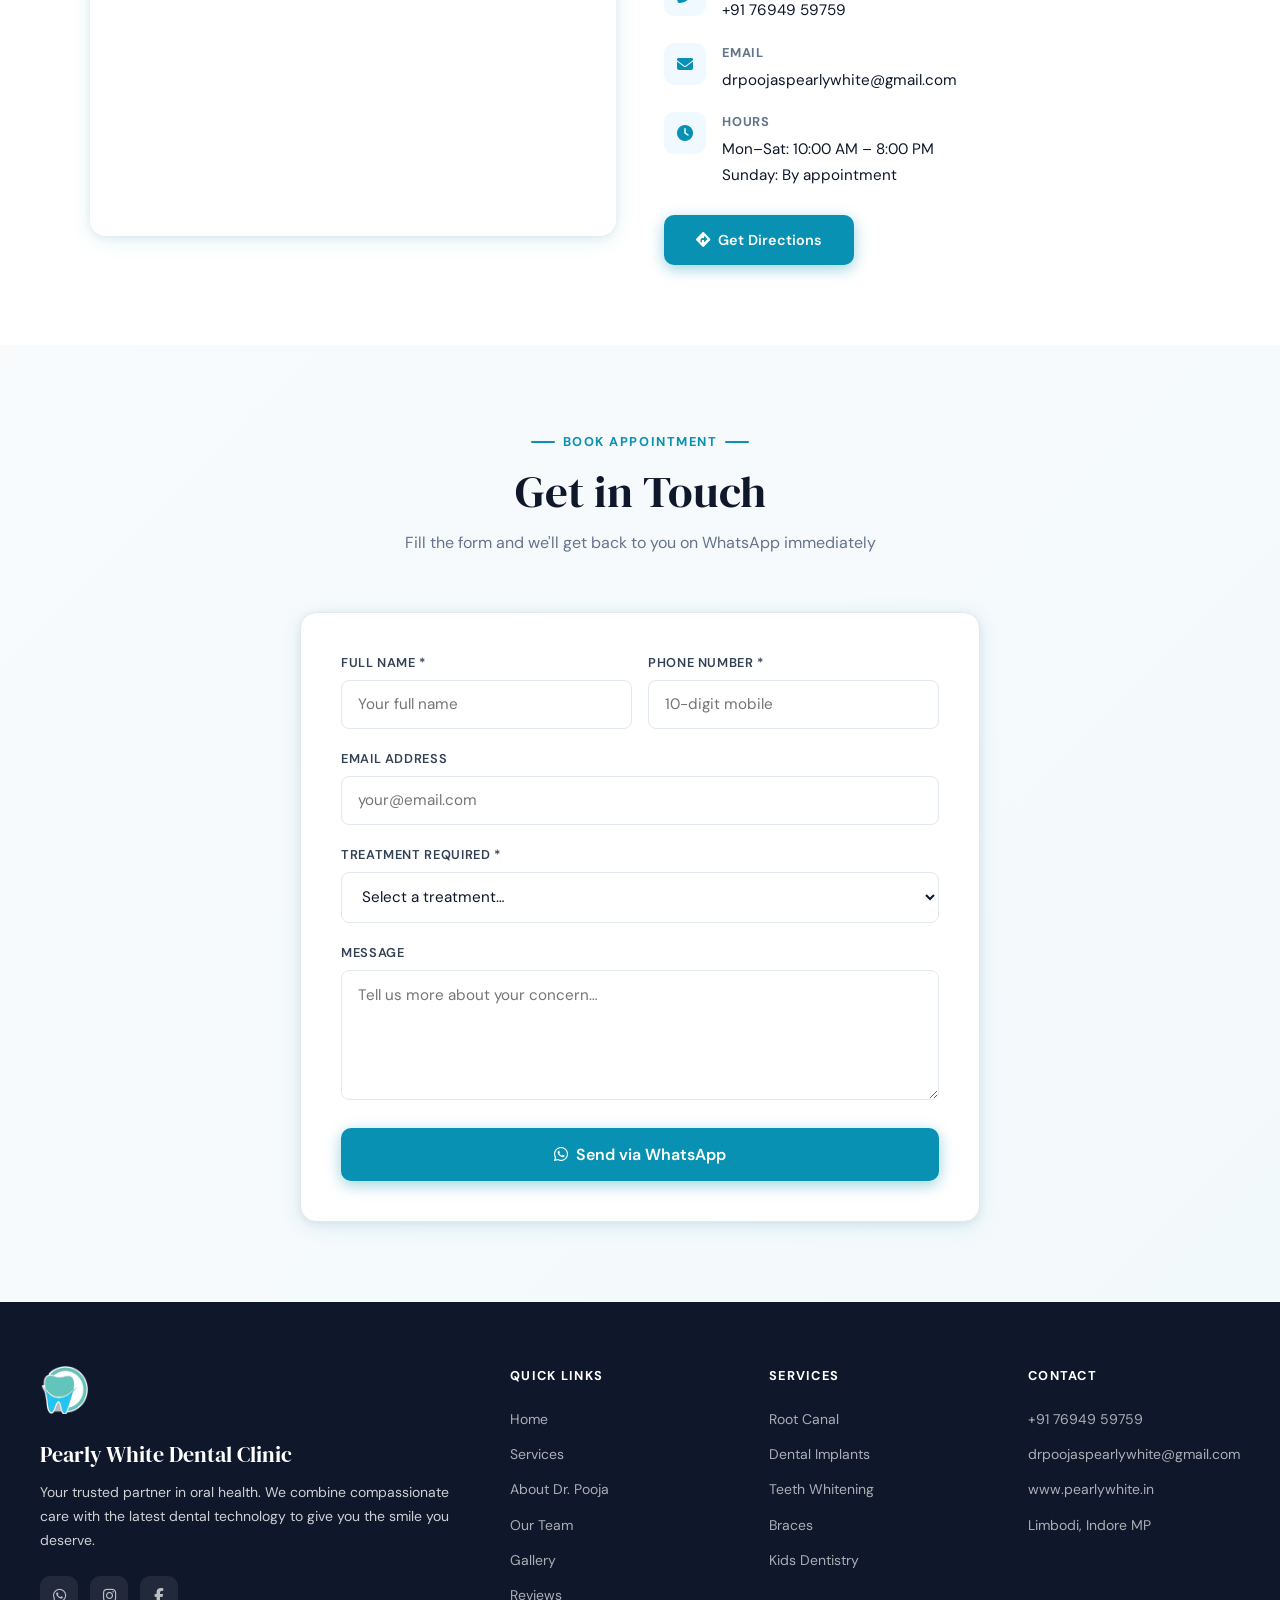
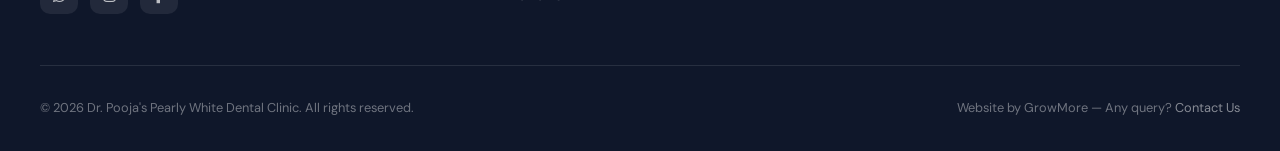
==== commit 411ffb11: "Update index.html" ====
--- a/index.html
+++ b/index.html
@@ -190,14 +190,14 @@
  <div class="services-grid">
     <div class="service-card reveal reveal-delay-1">
       <div class="service-img-wrap">
-  <img src="services_images/general_dentistry.png" alt="General Dentistry">
+  <img src="services_images/general.jpeg" alt="General Dentistry">
 </div>
       <h3>General Dentistry</h3>
       <p>Routine check-ups, cleanings, fillings, and preventive care for the whole family</p>
     </div>
     <div class="service-card reveal reveal-delay-2">
         <div class="service-img-wrap">
-  <img src="services_images/cosmetic_dentistry.png" alt="General Dentistry">
+  <img src="services_images/cosmetic.jpeg" alt="General Dentistry">
 </div>
 
       <h3>Cosmetic Dentistry</h3>
@@ -205,14 +205,14 @@
     </div>
     <div class="service-card reveal reveal-delay-3">
     <div class="service-img-wrap">
-  <img src="services_images/Orthodonticsmetal.png" alt="General Dentistry">
+  <img src="services_images/orrthodontic.jpeg" alt="General Dentistry">
 </div>
       <h3>Orthodontics</h3>
       <p>Metal braces, ceramic braces, and clear aligners for all ages</p>
     </div>
     <div class="service-card reveal reveal-delay-1">
       <div class="service-img-wrap">
-      <img src="services_images/Dental_implantspermanent_naturallooking_tooth_repl_delpmaspu.png" alt="General Dentistry">
+      <img src="services_images/dental_implant.jpeg" alt="General Dentistry">
     </div>
      
       <h3>Dental Implants</h3>
